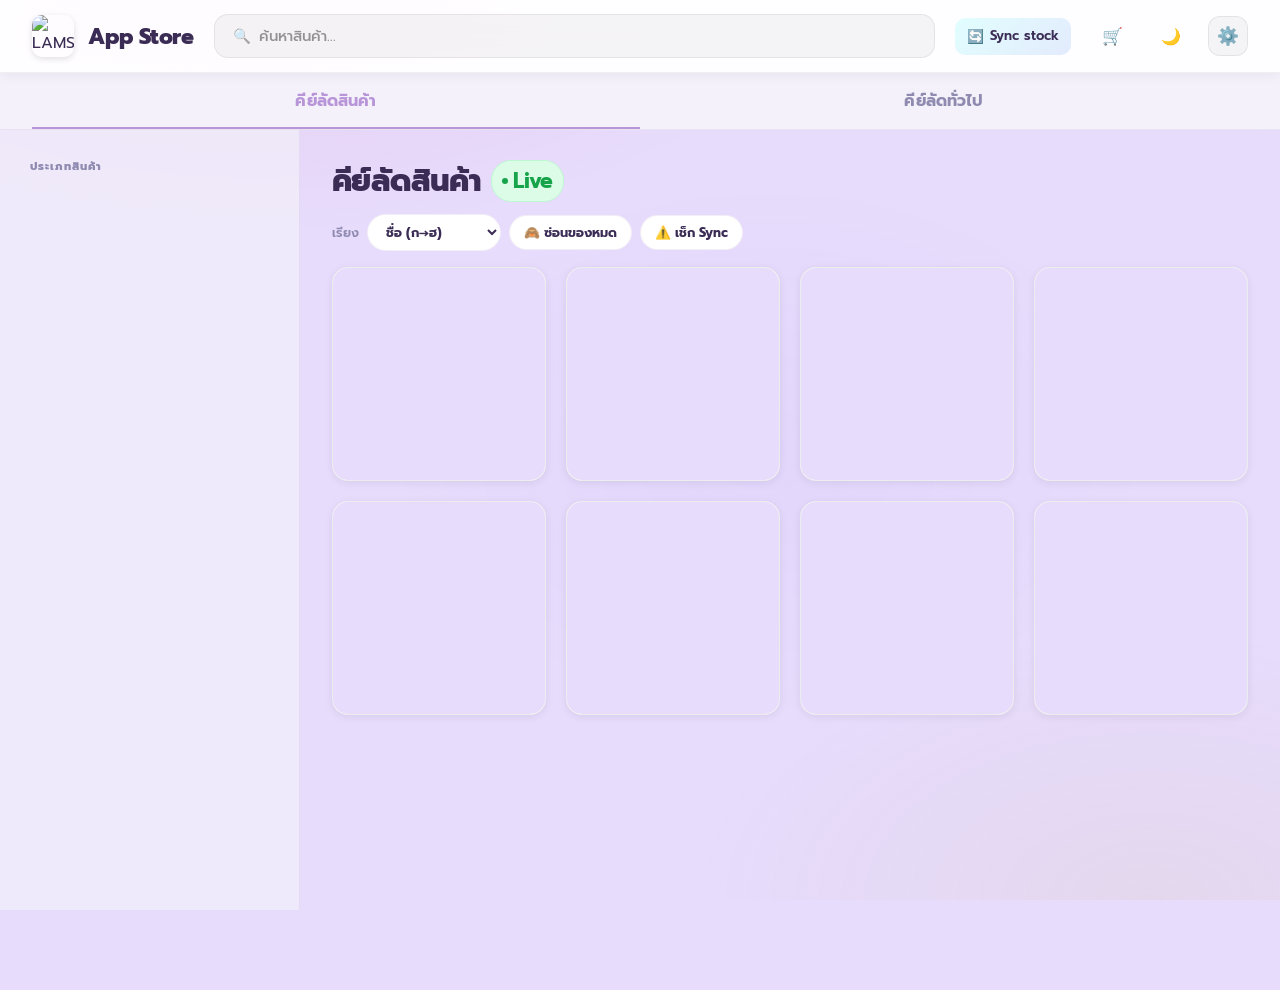
==== index.html @ 2dfe16df "Fall back to the model code when a row has no SKU Eight products on the website never reached the ke" ====
<!DOCTYPE html>
<html lang="th">
<head>
  <meta charset="UTF-8">
  <title>LAMSANG — คีย์ลัด</title>
  <!-- ══ PWA / favicon ══ -->
  <link rel="icon" type="image/x-icon" href="favicon.ico">
  <link rel="icon" type="image/png" sizes="96x96" href="icon-96.png">
  <link rel="apple-touch-icon" sizes="180x180" href="apple-touch-icon.png">
  <link rel="manifest" href="manifest.json">
  <meta name="theme-color" content="#B894D8">
  <meta name="apple-mobile-web-app-capable" content="yes">
  <meta name="apple-mobile-web-app-status-bar-style" content="black-translucent">
  <meta name="apple-mobile-web-app-title" content="คีย์ลัด">
  <meta name="mobile-web-app-capable" content="yes">
  <meta name="application-name" content="LAMSANG คีย์ลัด">
  <meta name="msapplication-TileColor" content="#B894D8">
  <meta name="msapplication-TileImage" content="icon-144.png">
  <!-- ══ OG / share ══ -->
  <meta property="og:title" content="LAMSANG คีย์ลัด">
  <meta property="og:description" content="คีย์ลัดสินค้า — ค้นหาและ copy ข้อมูลสินค้าได้รวดเร็ว">
  <meta property="og:image" content="https://lamsangstore.github.io/keyword/icon-512.png">
  <meta property="og:image:width" content="512">
  <meta property="og:image:height" content="512">
  <meta property="og:url" content="https://lamsangstore.github.io/keyword/index.html">
  <meta property="og:type" content="website">
  <meta name="viewport" content="width=device-width, initial-scale=1, viewport-fit=cover">
  <!-- 900 ใช้ในตรา SOLD OUT บนรูปชุดส่งลูกค้า (canvas) — ถ้าไม่ประกาศไว้
       เบราว์เซอร์จะปลอมตัวหนาเอง ซึ่ง Safari กับ Chrome ทำไม่เหมือนกัน -->
  <link href="https://fonts.googleapis.com/css2?family=Prompt:wght@300;400;500;600;700;800;900&display=swap" rel="stylesheet">
  <script src="https://www.gstatic.com/firebasejs/9.22.0/firebase-app-compat.js"></script>
  <script src="https://www.gstatic.com/firebasejs/9.22.0/firebase-auth-compat.js"></script>
  <script src="https://www.gstatic.com/firebasejs/9.22.0/firebase-database-compat.js"></script>
  <script src="firebase-config.js"></script>
  <link rel="stylesheet" href="app.css?v=61">
</head>
<body>

<!-- APP STORE TOPBAR -->
<header class="as-topbar" id="main-topbar">
  <button type="button" class="as-home-link" onclick="goHome()" title="กลับหน้าแรก" aria-label="กลับหน้าแรก">
    <span class="as-logo">
      <img src="https://i.postimg.cc/XNG0gfWq/image0.png" alt="LAMSANG" fetchpriority="high">
    </span>
    <span class="as-brand">App Store</span>
  </button>
  <div class="as-search" onclick="document.getElementById('search-input').focus()">
    <span class="as-search-icon">🔍</span>
    <input id="search-input" type="text" placeholder="ค้นหาสินค้า..." oninput="handleSearch(this.value)">
  </div>
  <button id="sync-btn" class="as-sync-btn" onclick="customerSyncFromPage365(false)" title="ดึงสต๊อกล่าสุดจาก Page365 มาดู (ไม่บันทึกให้คนอื่น — บันทึกทำที่หน้า Admin)">
    <span class="sync-icon">🔄</span>
    <span class="sync-label" id="sync-label">Sync stock</span>
  </button>
  <button class="cart-btn" onclick="openCartDrawer()" title="ตะกร้าออเดอร์ (Shift+T)">
    🛒<span class="cart-badge">0</span>
  </button>
  <button id="dark-toggle" onclick="toggleDark()" title="Dark Mode">🌙</button>
  <a href="admin.html" class="as-settings" title="Admin">⚙️</a>
</header>

<!-- LIGHTBOX -->
<div id="lightbox">
  <button id="lightbox-close" onclick="closeLightbox()">✕</button>
  <img id="lightbox-img" src="" alt="">
  <div id="lightbox-caption"></div>
</div>

<!-- COPY TOAST -->
<div id="copy-toast"><div class="toast-inner"><span class="toast-icon">✓</span><span class="toast-text" id="toast-text">Copied!</span></div></div>

<!-- SCROLL TO TOP -->
<button id="scroll-top" onclick="window.scrollTo({top:0,behavior:'smooth'})">↑</button>

<!-- COMMAND PALETTE (Cmd+K) -->
<div id="cmd-palette">
  <div class="cmd-overlay" onclick="closeCmdPalette()"></div>
  <div class="cmd-panel">
    <div class="cmd-input-wrap">
      <span class="cmd-icon">🔍</span>
      <input id="cmd-input" type="text" placeholder="ค้นหาสินค้า, /sync, :SKU, #หมวด, &gt;ราคา ..." autocomplete="off" spellcheck="false">
      <kbd class="cmd-kbd">ESC</kbd>
    </div>
    <div id="cmd-results" class="cmd-results"></div>
    <div class="cmd-footer">
      <span>↑↓ เลื่อน</span><span>↵ เลือก</span><span>/ commands</span><span>: SKU</span><span># หมวด</span>
    </div>
  </div>
</div>

<!-- FLOATING CART FAB -->
<button id="cart-fab" onclick="openCartDrawer()" title="ตะกร้าออเดอร์ (Shift+T)" aria-label="เปิดตะกร้า">
  🛒<span class="cart-fab-badge">0</span>
</button>

<!-- FLOATING HOME FAB (มือถือ — อยู่ในระยะนิ้วโป้ง) -->
<button id="home-fab" onclick="goHome()" title="กลับหน้าแรก" aria-label="กลับหน้าแรก">🏠</button>

<!-- FAB QUICK COPY (shown in detail view) -->
<div id="fab-wrap">
  <div id="fab-menu">
    <div class="fab-item" id="fab-copy-all" onclick="fabCopy('all')">📋 Copy ทั้งหมด</div>
    <div class="fab-item" id="fab-copy-name" onclick="fabCopy('name')">🏷️ Copy ชื่อสินค้า</div>
    <div class="fab-item" id="fab-copy-price" onclick="fabCopy('price')">💰 Copy ราคา</div>
    <div class="fab-item" id="fab-copy-desc" onclick="fabCopy('desc')">📝 Copy รายละเอียด</div>
  </div>
  <button id="fab-main" onclick="toggleFab()">+</button>
</div>

<!-- TOP NAV (detail) -->
<div id="top-nav">
  <button class="back-btn" onclick="handleBack()">‹ <span class="back-label">กลับ</span></button>
  <button class="home-btn" onclick="goHome()" title="กลับหน้าแรก">🏠 หน้าแรก</button>
  <span class="live-pill">Live</span>
  <div style="flex:1"></div>
  <button class="as-sync-btn" onclick="customerSyncFromPage365(false)" title="ดึงสต๊อกล่าสุดจาก Page365 มาดู">
    <span class="sync-icon">🔄</span>
    <span class="sync-label">Sync stock</span>
  </button>
  <button class="cart-btn" onclick="openCartDrawer()" title="ตะกร้าออเดอร์">
    🛒<span class="cart-badge">0</span>
  </button>
</div>

<!-- CART DRAWER -->
<div id="cart-drawer">
  <div class="cart-drawer-overlay" onclick="closeCartDrawer()"></div>
  <div class="cart-drawer-panel">
    <div class="cart-header">
      <h3>🛍️ ตะกร้าออเดอร์</h3>
      <button class="cart-close" onclick="closeCartDrawer()">✕</button>
    </div>
    <div id="cart-items" class="cart-items"></div>
    <div class="cart-footer">
      <div id="cart-promo-summary" class="cart-promo-summary"></div>
      <div class="cart-total-row">
        <span>รวมสุทธิ:</span>
        <strong><span id="cart-total">0</span>฿</strong>
      </div>
      <div class="cart-actions">
        <button class="btn btn-ghost" onclick="clearCart()" style="flex:0">🗑️ ล้าง</button>
        <button class="btn btn-pink" onclick="generateCartMessage()" style="flex:1">📋 Copy ข้อความออเดอร์</button>
      </div>
    </div>
  </div>
</div>

<!-- ADD TO CART PICKER (variant selector) -->
<div id="cart-picker">
  <div class="cart-picker-overlay" onclick="closeCartPicker()"></div>
  <div class="cart-picker-panel">
    <div class="cart-picker-header">
      <h4 id="cart-picker-title">เพิ่มลงตะกร้า</h4>
      <button class="cart-close" onclick="closeCartPicker()">✕</button>
    </div>
    <div id="cart-picker-body"></div>
    <div class="cart-picker-actions">
      <button class="btn btn-ghost" onclick="closeCartPicker()" style="flex:1">เสร็จสิ้น</button>
    </div>
  </div>
</div>

<!-- FILTER BOTTOM SHEET (มือถือ) -->
<div id="filter-sheet">
  <div class="fs-overlay" onclick="closeFilterSheet()"></div>
  <div class="fs-panel" role="dialog" aria-label="ตัวกรองสินค้า">
    <div class="fs-grip"></div>
    <div class="fs-head">
      <h4>⚙️ ตัวกรอง</h4>
      <button class="fs-close" onclick="closeFilterSheet()" aria-label="ปิด">✕</button>
    </div>
    <div class="fs-body">
      <div class="fs-sec">
        <div class="fs-sec-title">เรียงลำดับ</div>
        <div class="fs-wrap" id="fs-sort"></div>
      </div>
      <div class="fs-sec">
        <div class="fs-sec-title">ประเภทสินค้า</div>
        <div class="fs-wrap" id="fs-cats"></div>
      </div>
      <div class="fs-sec" id="fs-colors-sec">
        <div class="fs-sec-title">สี</div>
        <div class="fs-wrap" id="fs-colors"></div>
      </div>
      <div class="fs-sec">
        <div class="fs-sec-title">ตัวเลือกอื่น</div>
        <div class="fs-wrap" id="fs-opts"></div>
      </div>
    </div>
    <div class="fs-foot">
      <button class="fs-reset" onclick="clearAllFilters()">ล้างทั้งหมด</button>
      <button class="fs-apply" onclick="closeFilterSheet()" id="fs-apply">ดูสินค้า</button>
    </div>
  </div>
</div>

<!-- MAIN -->
<div class="page">
  <!-- TAB BAR -->
  <div class="tab-bar" id="main-tabs">
    <button class="tab-btn active" id="tabProduct" onclick="switchTab('product')">คีย์ลัดสินค้า</button>
    <button class="tab-btn" id="tabGeneral" onclick="switchTab('general')">คีย์ลัดทั่วไป</button>
  </div>

  <!-- CATEGORY PILL BAR (เดสก์ท็อป/แท็บเล็ต — มือถือใช้ #m-filter-bar แทน) -->
  <div class="cat-pill-bar" id="cat-pill-bar">
    <div class="cat-pill active" id="pill-all" onclick="selectCatPill('ทั้งหมด',this)">✦ ทั้งหมด</div>
  </div>

  <!-- MOBILE FILTER BAR — ยุบตัวกรองทั้งหมดไว้ในปุ่มเดียว -->
  <div id="m-filter-bar">
    <button class="mfb-btn" id="mfb-btn" onclick="openFilterSheet()">
      <span>⚙️ ตัวกรอง</span>
      <span class="mfb-count" id="mfb-count" style="display:none">0</span>
    </button>
    <span class="mfb-summary" id="mfb-summary">ทั้งหมด</span>
    <button class="mfb-clear" id="mfb-clear" onclick="clearAllFilters()" style="display:none">ล้าง</button>
  </div>

  <!-- PAGE INNER: desktop = sidebar + content, mobile = block -->
  <div class="page-inner" id="page-inner">

    <!-- DESKTOP SIDEBAR -->
    <aside class="desktop-sidebar" id="desktop-sidebar">
      <div class="sidebar-title" id="sidebar-tab-label">ประเภทสินค้า</div>
      <div id="sidebar-cats"></div>
    </aside>

    <!-- MAIN CONTENT -->
    <div class="main-content">

      <!-- ── TAB: สินค้า ── -->
      <div id="tab-product-content">
        <div id="product-header" class="section-head">
          <div class="section-title">
            คีย์ลัดสินค้า
            <span class="live-pill">Live</span>
          </div>
          <div id="product-toolbar" style="margin-top:10px;display:flex;align-items:center;gap:8px;flex-wrap:wrap">
            <span style="font-size:.78em;font-weight:600;color:var(--muted)">เรียง</span>
            <select id="sortProduct" onchange="handleSortChange(this.value)" style="padding:7px 14px;border-radius:30px;border:1.5px solid var(--border);font-family:'Prompt',sans-serif;font-size:.8em;font-weight:700;color:var(--ink);background:var(--surface);cursor:pointer;outline:none">
              <option value="name_asc">ชื่อ (ก→ฮ)</option>
              <option value="price_asc">ราคา น้อย→มาก</option>
              <option value="price_desc">ราคา มาก→น้อย</option>
            </select>
            <button id="hideSoldBtn" class="hide-sold-btn" onclick="toggleHideSold(this)">🙈 ซ่อนของหมด</button>
            <button class="hide-sold-btn" onclick="openUnmatchedReport()" title="เช็กรุ่นที่จับคู่ Page365 ไม่ได้ (สต๊อกไม่อัปเดต)">⚠️ เช็ก Sync</button>
          </div>
          <div id="color-chip-bar" class="color-chip-bar" style="display:none"></div>
        </div>
        <!-- FAVORITE TAB PILL -->
        <div class="fav-tab-pill" id="fav-tab-pill" onclick="toggleFavTab()">⭐ รายการโปรด <span id="fav-count">0</span></div>
        <!-- FREQUENTLY COPIED -->
        <div class="recent-section" id="freq-section" style="display:none">
          <div class="recent-title">🔥 เข้าบ่อยสุด</div>
          <div class="recent-row" id="freq-row"></div>
        </div>
        <!-- RECENT ITEMS -->
        <div class="recent-section" id="recent-section" style="display:none">
          <div class="recent-title">🕐 เปิดดูล่าสุด</div>
          <div class="recent-row" id="recent-row"></div>
        </div>
        <div id="product-grid-view">
          <div class="loading-state"><div class="loader-ring"></div>กำลังโหลดสินค้า...</div>
        </div>
        <div id="product-details-view" style="display:none"></div>
      </div>

      <!-- ── TAB: ทั่วไป ── -->
      <div id="tab-general-content" style="display:none">
        <div id="general-header" class="section-head">
          <div class="section-title">คีย์ลัดทั่วไป <span class="live-pill">Live</span></div>
        </div>
        <div id="general-grid-view">
          <div class="loading-state"><div class="loader-ring"></div>กำลังโหลด...</div>
        </div>
        <div id="general-details-view" style="display:none"></div>
      </div>

    </div><!-- /main-content -->
  </div><!-- /page-inner -->
</div><!-- /page -->

<script src="app.js?v=61"></script>

<!-- COMPOSITE IMAGE MODAL -->
<div class="ci-modal-overlay" id="ci-modal-overlay" onclick="if(event.target===this)closeCompositeImage()">
  <div class="ci-modal">
    <div class="ci-modal-title">🚀 ชุดส่งลูกค้า — รูป + ข้อความ</div>
    <div class="ci-nav" id="ci-nav" style="display:none"></div>
    <canvas id="ci-canvas" width="1080" height="1080"></canvas>
    <div class="ci-info" id="ci-info">กำลังสร้างภาพ...</div>
    <div class="ci-actions">
      <button class="ci-btn-close" onclick="closeCompositeImage()">ปิด</button>
      <button class="ci-btn-dl" onclick="downloadCiImage()">⬇️ Download</button>
      <button class="ci-btn-copy" onclick="copyCiImage()">📋 Copy รูป</button>
    </div>
    <div class="ci-sale" id="ci-sale" style="display:none">
      <div class="ci-sale-head">📝 ข้อความปิดการขาย — ก๊อปแปะส่งต่อได้เลย</div>
      <textarea id="ci-sale-text" class="ci-sale-text" readonly></textarea>
      <button class="ci-btn-copy ci-sale-copy" onclick="copyCloseSaleText(this)">📋 Copy ข้อความ</button>
    </div>
  </div>
</div>

<div class="ci-modal-overlay" id="um-modal-overlay" onclick="if(event.target===this)closeUnmatched()">
  <div class="ci-modal" style="max-width:600px">
    <div class="ci-modal-title">⚠️ รุ่นที่ Sync ไม่ได้ (ไม่เจอใน Page365)</div>
    <div class="ci-info" id="um-info">กำลังตรวจ...</div>
    <div id="um-list" class="um-list"></div>
    <div class="ci-actions">
      <button class="ci-btn-close" onclick="closeUnmatched()">ปิด</button>
      <button class="ci-btn-dl" onclick="copyUnmatchedSkus()">📋 Copy SKU</button>
      <button class="ci-btn-copy" onclick="copyUnmatchedList()">📋 Copy รายชื่อ</button>
    </div>
  </div>
</div>

</body>
</html>
---- app.css ----
:root {
      /* Pastel palette */
      --baby-blue:    #E1FEFE;
      --zumthor:      #E3EBFD;
      --blue-chalk:   #E7DCFC;
      --french-lilac: #E0C7EE;
      --pink-lace:    #F8D5F8;
      /* Semantic */
      --ink:     #3a2c54;
      --ink2:    #5a4878;
      --surface: #ffffff;
      --glass:   rgba(255,255,255,0.72);
      --pink:    #B894D8;          /* primary action (derived darker shade) */
      --pink2:   #E0C7EE;          /* French Lilac for hover/secondary */
      --gold:    #c9a84c;
      --muted:   #8e8ab0;
      --pale:    #E7DCFC;          /* Blue Chalk for soft bg */
      --border:  rgba(124, 90, 165, 0.10);
      --r:       20px;
      --ease:    cubic-bezier(.22,1,.36,1);
    }
    *,*::before,*::after{box-sizing:border-box;margin:0;padding:0;-webkit-tap-highlight-color:transparent}
    html{font-size:16px;scroll-behavior:smooth}
    body{
      background:var(--pale);
      font-family:'Prompt',sans-serif;
      color:var(--ink);
      min-height:100vh;
      overflow-x:hidden;
    }

    /* ── BACKGROUND BLOBS ── */
    body::before{
      content:'';
      position:fixed;inset:0;z-index:0;
      background:
        radial-gradient(ellipse 80vw 60vh at 20% -10%, rgba(255,59,107,.10) 0%, transparent 60%),
        radial-gradient(ellipse 60vw 50vh at 90% 100%, rgba(201,168,76,.08) 0%, transparent 60%),
        radial-gradient(ellipse 50vw 50vh at 60% 50%, rgba(130,80,255,.04) 0%, transparent 60%);
      pointer-events:none;
    }

    /* ── APP STORE TOPBAR (Light default) ── */
    .as-topbar{
      position:sticky;top:0;z-index:200;
      background:rgba(255,255,255,.94);
      backdrop-filter:blur(24px) saturate(180%);
      -webkit-backdrop-filter:blur(24px) saturate(180%);
      padding:12px 18px 10px;
      padding-top:calc(12px + env(safe-area-inset-top));
      display:flex;align-items:center;gap:14px;
      border-bottom:1px solid rgba(0,0,0,.06);
      box-shadow:0 2px 12px rgba(0,0,0,.06);
    }
    .as-logo{
      display:block;
      width:36px;height:36px;flex-shrink:0;
      border-radius:10px;overflow:hidden;
      box-shadow:0 2px 6px rgba(0,0,0,.12);
    }
    .as-logo img{width:100%;height:100%;object-fit:cover;display:block}
    .as-brand{
      font-size:1.15em;font-weight:800;
      color:var(--ink, #1a1a2e);letter-spacing:-0.01em;
      white-space:nowrap;
    }
    .as-search{
      flex:1;
      display:flex;align-items:center;gap:8px;
      background:rgba(0,0,0,.04);
      border:1px solid rgba(0,0,0,.07);
      border-radius:12px;
      padding:8px 14px;
      cursor:text;
      transition:background .2s, border-color .2s;
    }
    .as-search:focus-within{background:rgba(0,0,0,.06);border-color:var(--pink)}
    .as-search-icon{font-size:.9em;opacity:.5;flex-shrink:0}
    .as-search input{
      background:none;border:none;outline:none;
      width:100%;
      font-family:'Prompt',sans-serif;
      font-size:.85em;font-weight:500;
      color:var(--ink, #1a1a2e);
    }
    .as-search input::placeholder{color:rgba(0,0,0,.4)}
    .as-settings{
      width:34px;height:34px;flex-shrink:0;
      background:rgba(0,0,0,.04);
      border:1px solid rgba(0,0,0,.07);
      border-radius:10px;
      display:flex;align-items:center;justify-content:center;
      font-size:1em;cursor:pointer;
      text-decoration:none;
      color:var(--ink, #1a1a2e);
      transition:background .2s;
    }
    .as-settings:hover{background:rgba(0,0,0,.07)}

    /* Dark mode overrides */
    body.dark .as-topbar{
      background:rgba(18,18,30,.92);
      border-bottom-color:rgba(255,255,255,.07);
      box-shadow:0 2px 20px rgba(0,0,0,.25);
    }
    body.dark .as-logo{box-shadow:0 2px 8px rgba(0,0,0,.4)}
    body.dark .as-brand{color:#fff}
    body.dark .as-search{background:rgba(255,255,255,.1);border-color:rgba(255,255,255,.12)}
    body.dark .as-search:focus-within{background:rgba(255,255,255,.15)}
    body.dark .as-search input{color:#fff}
    body.dark .as-search input::placeholder{color:rgba(255,255,255,.4)}
    body.dark .as-settings{background:rgba(255,255,255,.1);border-color:rgba(255,255,255,.12);color:#fff}
    body.dark .as-settings:hover{background:rgba(255,255,255,.18)}

    /* ── STICKY TAB BAR ── */
    .tab-bar{
      position:sticky;top:58px;z-index:100;
      background:rgba(245,244,250,.92);
      backdrop-filter:blur(20px) saturate(180%);
      -webkit-backdrop-filter:blur(20px) saturate(180%);
      border-bottom:1px solid var(--border);
      display:flex;
      padding:0 16px;
    }
    .tab-btn{
      flex:1;
      padding:14px 0 12px;
      font-family:'Prompt',sans-serif;
      font-size:.92em;font-weight:700;
      color:var(--muted);
      background:none;border:none;
      border-bottom:2.5px solid transparent;
      cursor:pointer;
      transition:color .25s var(--ease), border-color .25s var(--ease);
      letter-spacing:0.01em;
    }
    .tab-btn.active{color:var(--pink);border-bottom-color:var(--pink)}

    /* ── CATEGORY PILL BAR (sub-tabs) ── */
    .cat-pill-bar{
      position:sticky;top:106px;z-index:90;
      background:rgba(245,244,250,.95);
      backdrop-filter:blur(16px);
      -webkit-backdrop-filter:blur(16px);
      border-bottom:1px solid var(--border);
      overflow-x:auto;
      display:none; /* JS controls display */
      gap:8px;
      padding:10px 16px;
      scrollbar-width:none;
      -ms-overflow-style:none;
      scroll-behavior:smooth;
    }
    .cat-pill-bar::-webkit-scrollbar{display:none}
    .cat-pill{
      flex-shrink:0;
      padding:7px 16px;
      border-radius:30px;
      border:1.5px solid var(--border);
      background:var(--surface);
      font-family:'Prompt',sans-serif;
      font-size:.8em;font-weight:700;
      color:var(--ink2);
      cursor:pointer;
      white-space:nowrap;
      transition:all .2s var(--ease);
      display:flex;align-items:center;gap:5px;
    }
    .cat-pill:hover{border-color:var(--pink);color:var(--pink);background:#F8D5F8}
    .cat-pill.active{
      background:linear-gradient(135deg,var(--pink2),var(--pink));
      color:#fff;border-color:transparent;
      box-shadow:0 4px 12px rgba(255,59,107,.3);
      transform:translateY(-1px);
    }
    .cat-pill .pill-count{
      font-size:.7em;font-weight:800;
      background:rgba(255,255,255,.25);
      padding:1px 6px;border-radius:10px;
    }
    .cat-pill.active .pill-count{background:rgba(255,255,255,.3)}

    /* ── TOP NAV (detail back bar) ── light by default */
    #top-nav{
      display:none;
      position:fixed;
      top:0;
      left:0;right:0;
      z-index:150;
      background:rgba(255,255,255,.94);
      backdrop-filter:blur(24px) saturate(180%);
      -webkit-backdrop-filter:blur(24px) saturate(180%);
      border-bottom:1px solid rgba(0,0,0,.06);
      padding:10px 16px;
      padding-top:max(10px, calc(env(safe-area-inset-top) + 8px));
      align-items:center;gap:10px;
      box-shadow:0 2px 12px rgba(0,0,0,.06);
    }
    .back-btn{
      display:inline-flex;align-items:center;gap:5px;
      padding:8px 16px;
      background:rgba(0,0,0,.05);
      border:1px solid rgba(0,0,0,.08);
      border-radius:30px;
      font-family:'Prompt',sans-serif;
      font-size:.82em;font-weight:700;
      color:var(--ink, #1a1a2e);
      cursor:pointer;
      transition:all .2s var(--ease);
    }
    .back-btn:hover{background:var(--pink);border-color:var(--pink);color:#fff}
    /* ปุ่มกลับหน้าแรก (มีทุกหน้า) */
    .home-btn{
      display:inline-flex;align-items:center;gap:5px;
      padding:8px 16px;
      background:linear-gradient(135deg,var(--pink2,#F8D5F8),var(--pink,#E0C7EE));
      border:1px solid rgba(0,0,0,.06);
      border-radius:30px;
      font-family:'Prompt',sans-serif;
      font-size:.82em;font-weight:800;
      color:#5a3f6e;
      cursor:pointer;
      white-space:nowrap;
      transition:all .2s var(--ease);
    }
    .home-btn:hover{transform:translateY(-1px);box-shadow:0 4px 10px rgba(184,148,216,.4)}
    .home-btn:active{transform:scale(.96)}
    /* โลโก้ + ชื่อแบรนด์บนแถบบน = กดกลับหน้าแรกได้ */
    .as-home-link{
      display:flex;align-items:center;gap:14px;
      background:none;border:0;padding:0;margin:0;
      font:inherit;color:inherit;cursor:pointer;
      transition:opacity .2s var(--ease);
    }
    .as-home-link:hover{opacity:.75}
    .as-home-link:active{transform:scale(.97)}
    /* dark mode override */
    body.dark #top-nav{
      background:rgba(18,18,30,.92);
      border-bottom-color:rgba(255,255,255,.07);
      box-shadow:0 2px 20px rgba(0,0,0,.2);
    }
    body.dark .back-btn{
      background:rgba(255,255,255,.12);
      border-color:rgba(255,255,255,.18);
      color:#fff;
    }
    body.dark .home-btn{
      background:linear-gradient(135deg,#5a4878,#3a2c54);
      border-color:rgba(255,255,255,.14);
      color:#F8D5F8;
    }
    /* จอเล็ก: ซ่อน pill "Live" บนแถบ detail เพื่อให้ปุ่มกลับหน้าแรกมีที่พอ */
    @media(max-width:560px){
      #top-nav .live-pill{display:none}
      #top-nav{gap:8px;padding-left:12px;padding-right:12px}
      .back-btn,.home-btn{padding:8px 12px}
    }
    @media(max-width:400px){
      .back-btn .back-label{display:none}
    }
    /* When in detail view, push page content below the fixed top-nav */
    body.in-detail .page{padding-top:calc(env(safe-area-inset-top) + 60px)}
    .live-pill{
      display:inline-flex;align-items:center;gap:5px;
      font-size:.7em;font-weight:700;
      color:#16a34a;
      background:#dcfce7;
      border:1px solid #bbf7d0;
      padding:4px 10px;border-radius:20px;
    }
    .live-pill::before{
      content:'';width:6px;height:6px;
      background:#16a34a;border-radius:50%;
      animation:livepulse 1.8s ease infinite;
    }
    @keyframes livepulse{0%,100%{transform:scale(1);opacity:1}50%{transform:scale(1.4);opacity:.5}}

    /* ── PAGE WRAPPER ── */
    .page{position:relative;z-index:1;padding:0 0 80px}

    /* ── SECTION HEADER ── */
    .section-head{
      padding:28px 20px 16px;
    }
    .section-title{
      font-size:1.9em;font-weight:800;
      color:var(--ink);
      letter-spacing:-0.02em;
      display:flex;align-items:center;gap:10px;flex-wrap:wrap;
    }

    /* ── LOADING ── */
    .loading-state{
      display:flex;flex-direction:column;align-items:center;
      padding:80px 20px;gap:16px;
      color:var(--muted);font-size:.9em;font-weight:600;
    }
    .loader-ring{
      width:40px;height:40px;
      border:3px solid rgba(255,59,107,.15);
      border-top-color:var(--pink);
      border-radius:50%;
      animation:spin .8s linear infinite;
    }
    @keyframes spin{to{transform:rotate(360deg)}}

    /* ── CATEGORY TITLE ── */
    .cat-head{
      padding:24px 20px 10px;
      font-size:1.05em;font-weight:800;
      color:var(--ink);
      letter-spacing:0.01em;
      display:flex;align-items:center;gap:8px;
    }
    .cat-head::after{
      content:'';flex:1;height:1px;
      background:linear-gradient(90deg,var(--border) 0%,transparent 100%);
    }

    /* ── PRODUCT GRID ── */
    .product-grid{
      display:grid;
      grid-template-columns:repeat(auto-fill,minmax(150px,1fr));
      gap:12px;
      padding:0 16px 8px;
    }

    /* ── PRODUCT CARD — White Bottom ── */
    .pcard{
      border-radius:16px;
      overflow:hidden;
      cursor:pointer;
      position:relative;
      background:#fff;
      box-shadow:0 2px 12px rgba(0,0,0,.1),0 1px 3px rgba(0,0,0,.06);
      border:1px solid rgba(0,0,0,.07);
      transition:transform .3s var(--ease),box-shadow .3s var(--ease);
      animation:fadeUp .5s var(--ease) both;
      display:flex;
      flex-direction:column;
    }
    .pcard:hover{
      transform:translateY(-6px);
      box-shadow:0 16px 36px rgba(0,0,0,.14),0 4px 10px rgba(0,0,0,.08);
    }
    .pcard:active{transform:scale(.98)}
    @keyframes fadeUp{
      from{opacity:0;transform:translateY(20px)}
      to{opacity:1;transform:translateY(0)}
    }

    /* รูปภาพ 1:1 */
    .pcard-img-wrap{
      position:relative;
      aspect-ratio:1/1;
      flex-shrink:0;
      background:#E7DCFC;
      overflow:hidden;
    }
    .pcard-img{position:absolute;inset:0;}
    .pcard-img::before{
      content:'';position:absolute;inset:0;z-index:2;
      background:linear-gradient(90deg,transparent,rgba(255,255,255,.4),transparent);
      transform:translateX(-100%);animation:shimmer 1.8s ease infinite;
    }
    @keyframes shimmer{to{transform:translateX(200%)}}
    .pcard-img img{
      width:100%;height:100%;object-fit:cover;
      opacity:0;transition:opacity .5s var(--ease);
      position:relative;z-index:1;display:block;
    }
    .pcard-img img.loaded{opacity:1}
    .pcard-img .no-img{
      position:absolute;inset:0;z-index:1;
      display:flex;align-items:center;justify-content:center;
      font-size:3em;opacity:.2;
    }
    /* SOLD OUT stamp overlays */
    .sold-stamp{
      position:absolute;top:50%;left:50%;transform:translate(-50%,-50%) rotate(-12deg);
      background:rgba(217,38,38,.92);color:#fff;font-weight:900;letter-spacing:1.5px;
      padding:6px 18px;border-radius:6px;border:2px solid #fff;
      box-shadow:0 4px 14px rgba(217,38,38,.4);z-index:5;
      font-size:1.1em;pointer-events:none;text-align:center;
    }
    .pcard.sold-out .pcard-img img{filter:grayscale(.6) brightness(.85)}
    .low-stock-badge{
      position:absolute;top:8px;left:8px;z-index:6;
      background:linear-gradient(135deg,#f39c12,#d68910);color:#fff;
      font-size:.68em;font-weight:800;padding:4px 9px;border-radius:10px;
      letter-spacing:.3px;box-shadow:0 3px 10px rgba(214,137,16,.4);
      animation:lowPulse 2s ease-in-out infinite;
    }
    @keyframes lowPulse{
      0%,100%{transform:scale(1)}
      50%{transform:scale(1.05)}
    }
    /* sync button on topbar */
    /* ── CART BUTTON ── */
    .cart-btn{
      position:relative;display:inline-flex;align-items:center;justify-content:center;
      padding:8px 10px;font-size:1.05em;background:transparent;border:1px solid transparent;
      border-radius:10px;cursor:pointer;color:var(--ink, #1a1a2e);
      transition:all .15s;font-family:inherit;
    }
    .cart-btn:hover{background:var(--pink-pale);border-color:var(--pink-light)}
    .cart-badge{
      position:absolute;top:0;right:0;min-width:18px;height:18px;padding:0 5px;
      background:var(--pink);color:#fff;border-radius:9px;font-size:.65em;font-weight:800;
      display:none;align-items:center;justify-content:center;line-height:1;
    }
    body.dark .cart-btn{color:#fff}
    body.dark .cart-btn:hover{background:rgba(255,255,255,.08)}

    /* ── CART DRAWER ── */
    #cart-drawer{display:none;position:fixed;inset:0;z-index:600}
    #cart-drawer.open{display:block}
    .cart-drawer-overlay{position:absolute;inset:0;background:rgba(0,0,0,.4);backdrop-filter:blur(4px)}
    .cart-drawer-panel{
      position:absolute;top:0;right:0;bottom:0;width:min(420px,100%);
      background:#fff;display:flex;flex-direction:column;
      box-shadow:-4px 0 24px rgba(0,0,0,.15);
      animation:slideInRight .25s var(--ease, ease-out);
    }
    @keyframes slideInRight{from{transform:translateX(100%)}to{transform:translateX(0)}}
    body.dark .cart-drawer-panel{background:#1e1c2e;color:#e4dfff}
    .cart-header{
      display:flex;align-items:center;justify-content:space-between;
      padding:18px 20px;border-bottom:1px solid var(--pink-light);
    }
    .cart-header h3{margin:0;font-size:1.05em}
    body.dark .cart-header{border-bottom-color:#2a2640}
    .cart-close{
      background:transparent;border:none;font-size:1.2em;cursor:pointer;
      width:32px;height:32px;border-radius:50%;color:inherit;
    }
    .cart-close:hover{background:rgba(0,0,0,.08)}
    body.dark .cart-close:hover{background:rgba(255,255,255,.1)}
    .cart-items{flex:1;overflow-y:auto;padding:12px 16px}
    .cart-item{
      display:flex;gap:10px;padding:10px;background:#fafafa;
      border-radius:10px;margin-bottom:8px;border:1px solid var(--pink-light);
    }
    body.dark .cart-item{background:#2a2640;border-color:#3a3458}
    .cart-item-img{
      width:56px;height:56px;border-radius:8px;background:#eee;overflow:hidden;
      flex-shrink:0;display:flex;align-items:center;justify-content:center;font-size:1.5em;
    }
    .cart-item-img img{width:100%;height:100%;object-fit:cover}
    .cart-item-info{flex:1;min-width:0}
    .cart-item-name{font-weight:600;font-size:.88em;line-height:1.3}
    .cart-item-variant{font-size:.76em;color:var(--purple-mid);margin-top:2px}
    .cart-item-price{font-size:.85em;font-weight:700;color:var(--pink);margin-top:3px}
    .cart-item-actions{display:flex;align-items:center;gap:4px;flex-shrink:0}
    .cart-qty-btn{
      width:24px;height:24px;border-radius:50%;border:1px solid var(--pink-light);
      background:#fff;font-weight:700;cursor:pointer;font-family:inherit;color:var(--text);
    }
    body.dark .cart-qty-btn{background:#1e1c2e;border-color:#3a3458;color:#e4dfff}
    .cart-qty-btn:hover{background:var(--pink-pale);border-color:var(--pink)}
    .cart-qty{min-width:22px;text-align:center;font-weight:700;font-size:.88em}
    .cart-remove-btn{
      width:24px;height:24px;border-radius:50%;border:none;background:#fadbd8;
      color:#b03030;cursor:pointer;font-family:inherit;margin-left:4px;
    }
    .cart-remove-btn:hover{background:#f5b7b1}
    .cart-footer{
      padding:14px 20px;border-top:1px solid var(--pink-light);background:#fff;
    }
    body.dark .cart-footer{background:#1e1c2e;border-top-color:#2a2640}
    .cart-total-row{
      display:flex;justify-content:space-between;align-items:center;
      margin-bottom:10px;font-size:1.1em;font-weight:600;
    }
    .cart-total-row strong{font-size:1.3em;color:var(--pink)}
    .cart-actions{display:flex;gap:8px}
    .cart-promo-summary{margin-bottom:10px;font-size:.85em}
    .cart-promo-summary:empty{display:none}
    .cart-promo-row{display:flex;justify-content:space-between;padding:2px 0;color:var(--purple-mid)}
    .cart-promo-tier{
      background:linear-gradient(90deg,#fef3c7,#fde68a);color:#7c2d12;
      font-weight:700;text-align:center;padding:6px 10px;border-radius:8px;
      margin:6px 0;font-size:.92em;
    }
    .cart-promo-discount{color:#16a34a;font-weight:700;font-size:1em}
    .cart-promo-hint{
      background:var(--pink-pale);color:var(--pink);
      padding:8px 12px;border-radius:8px;font-weight:600;font-size:.88em;
      text-align:center;
    }
    body.dark .cart-promo-row{color:#a99fc5}
    body.dark .cart-promo-tier{background:linear-gradient(90deg,#3a2c54,#5a4878);color:#fde68a}
    body.dark .cart-promo-discount{color:#7be09f}
    body.dark .cart-promo-hint{background:rgba(184,148,216,.15);color:#E0C7EE}

    /* Cart picker (variant selector) */
    #cart-picker{display:none;position:fixed;inset:0;z-index:700;align-items:center;justify-content:center;padding:16px}
    #cart-picker.open{display:flex}
    .cart-picker-overlay{position:absolute;inset:0;background:rgba(0,0,0,.5)}
    .cart-picker-panel{
      position:relative;background:#fff;border-radius:16px;padding:0;
      max-width:480px;width:100%;max-height:80vh;display:flex;flex-direction:column;
      box-shadow:0 10px 40px rgba(0,0,0,.3);
    }
    body.dark .cart-picker-panel{background:#1e1c2e;color:#e4dfff}
    .cart-picker-header{
      display:flex;align-items:center;justify-content:space-between;
      padding:14px 18px;border-bottom:1px solid var(--pink-light);
    }
    body.dark .cart-picker-header{border-bottom-color:#2a2640}
    .cart-picker-header h4{margin:0;font-size:1em}
    #cart-picker-body{padding:14px 18px;overflow-y:auto;flex:1}
    .cart-picker-actions{padding:12px 18px;border-top:1px solid var(--pink-light);display:flex;gap:8px}
    body.dark .cart-picker-actions{border-top-color:#2a2640}
    .cpv-grid{display:grid;grid-template-columns:repeat(auto-fill,minmax(120px,1fr));gap:8px}
    .cpv-btn{
      display:flex;flex-direction:column;align-items:center;gap:4px;
      padding:10px 8px;border:1px solid var(--pink-light);border-radius:10px;
      background:#fff;cursor:pointer;font-family:inherit;color:inherit;
      transition:all .12s;
    }
    body.dark .cpv-btn{background:#2a2640;border-color:#3a3458}
    .cpv-btn:hover:not(:disabled){background:var(--pink-pale);border-color:var(--pink);transform:translateY(-1px)}
    .cpv-btn:disabled{opacity:.45;cursor:not-allowed}
    .cpv-btn .cpv-img{width:48px;height:48px;border-radius:6px;background:#f0ebf8;overflow:hidden;display:flex;align-items:center;justify-content:center}
    .cpv-btn .cpv-img img{width:100%;height:100%;object-fit:cover}
    .cpv-btn .cpv-name{font-size:.82em;font-weight:600;text-align:center;line-height:1.2}
    .cpv-btn .cpv-stock{font-size:.72em;color:#1a6e3f;font-weight:600}
    .cpv-btn .cpv-stock.out{color:#b03030}

    .as-sync-btn{display:inline-flex;align-items:center;gap:6px;padding:8px 12px;
      background:linear-gradient(135deg,#E1FEFE,#E3EBFD);color:#3a2c54;border:none;
      border-radius:10px;cursor:pointer;font-family:'Prompt',sans-serif;font-weight:600;
      font-size:.82em;transition:all .2s;flex-shrink:0}
    .as-sync-btn:hover{transform:translateY(-1px);box-shadow:0 4px 10px rgba(184,148,216,.35)}
    .as-sync-btn .sync-icon{font-size:1.05em;display:inline-block}
    .as-sync-btn.syncing .sync-icon{animation:syncspin 1.2s linear infinite}
    @keyframes syncspin{to{transform:rotate(360deg)}}
    .as-sync-btn:disabled{opacity:.85;cursor:wait}
    .as-sync-btn.syncing{animation:syncGlow 1.6s ease-in-out infinite;background:linear-gradient(135deg,#E0C7EE,#B894D8);color:#fff}
    @keyframes syncGlow{
      0%,100%{box-shadow:0 0 0 0 rgba(184,148,216,.5)}
      50%{box-shadow:0 0 0 8px rgba(184,148,216,0)}
    }
    body.dark .as-sync-btn{background:linear-gradient(135deg,#3a2c54,#5a4878);color:#E0C7EE}
    @media (max-width: 768px){
      .as-sync-btn .sync-label{display:none}
      .as-sync-btn{padding:8px 10px}
    }
    /* variant size groups with color chips (pants etc.) */
    .size-groups{margin:14px 0;display:flex;flex-direction:column;gap:14px}
    .size-group{border:1px solid var(--border);border-radius:12px;padding:10px 12px;background:rgba(0,0,0,.015)}
    .size-group-head{display:flex;align-items:center;justify-content:space-between;margin-bottom:10px;gap:10px}
    .size-group-title{font-weight:800;font-size:1em;color:var(--text);display:flex;align-items:center;gap:8px}
    .size-group-title .size-badge{background:var(--pink);color:#fff;padding:2px 10px;border-radius:10px;font-size:.85em;font-weight:700}
    .size-group-summary{font-size:.75em;color:var(--muted);font-weight:600}
    .size-group-summary.all-sold{color:#d92626}
    .size-group-chips{display:flex;flex-wrap:wrap;gap:8px}
    .sg-chip{position:relative;display:flex;flex-direction:column;align-items:center;width:78px;padding:6px;border-radius:10px;background:rgba(255,255,255,.6);border:1px solid var(--border)}
    .sg-chip.sold{opacity:.85;background:rgba(217,38,38,.06)}
    .sg-chip-img{width:64px;height:64px;border-radius:8px;object-fit:cover;background:#f0eef8;display:block}
    .sg-chip .img-wrap{position:relative}
    .sg-chip .img-wrap .sold-stamp{font-size:.55em;padding:2px 6px;letter-spacing:.3px;border-width:1px}
    .sg-chip-name{font-size:.78em;font-weight:700;margin-top:4px;text-align:center;color:var(--text);max-width:100%;overflow:hidden;text-overflow:ellipsis;white-space:nowrap}
    .sg-chip.sold .sg-chip-name{text-decoration:line-through;color:var(--muted)}
    .sg-chip-stock{font-size:.66em;color:var(--muted);margin-top:1px}
    .sg-chip-stock.in{color:#1a6e3f;font-weight:700}
    .sg-chip-stock.out{color:#b03030;font-weight:700}
    body.dark .size-group{background:rgba(255,255,255,.03)}
    body.dark .sg-chip{background:rgba(255,255,255,.04)}
    .size-group-btn{padding:6px 12px;border:1px solid var(--pink);background:transparent;color:var(--pink);
      border-radius:14px;cursor:pointer;font-family:'Prompt',sans-serif;font-weight:700;font-size:.74em;
      transition:all .15s;white-space:nowrap}
    .size-group-btn:hover{background:var(--pink);color:#fff;transform:translateY(-1px)}
    body.dark .size-group-btn{border-color:#E0C7EE;color:#E0C7EE}
    /* inline composite images */
    .inline-comp-wrap{margin:18px 0;display:flex;flex-direction:column;gap:18px}
    .inline-comp-loading{text-align:center;padding:40px 20px;background:var(--bg-soft,rgba(0,0,0,.03));border-radius:14px;color:var(--muted)}
    .inline-comp-loading-icon{font-size:2em;margin-bottom:6px;animation:bounce 1.2s infinite}
    @keyframes bounce{0%,100%{transform:translateY(0)}50%{transform:translateY(-6px)}}
    .inline-comp-item{background:#fff;border:1px solid var(--border);border-radius:16px;overflow:hidden;box-shadow:0 2px 10px rgba(0,0,0,.04)}
    .inline-comp-header{display:flex;align-items:center;justify-content:space-between;padding:12px 14px;background:linear-gradient(90deg,#F8D5F840,#ffffff);border-bottom:1px solid var(--border)}
    .inline-comp-title{font-weight:800;color:var(--text);display:flex;align-items:center;gap:8px;font-size:.95em}
    .inline-comp-size-badge{background:var(--pink);color:#fff;padding:3px 12px;border-radius:12px;font-weight:700;font-size:.9em}
    .inline-comp-img{display:block;width:100%;height:auto;background:#fafafa;cursor:zoom-in}
    .inline-comp-actions{display:flex;gap:8px;padding:10px 12px;border-top:1px solid var(--border);background:rgba(0,0,0,.015)}
    .inline-comp-actions button{flex:1;padding:9px 12px;border:none;border-radius:10px;cursor:pointer;font-family:'Prompt',sans-serif;font-weight:700;font-size:.82em;transition:all .15s}
    .inline-comp-btn-copy{background:var(--pink);color:#fff}
    .inline-comp-btn-copy:hover{filter:brightness(1.05)}
    .inline-comp-btn-dl{background:#3b82f6;color:#fff}
    .inline-comp-btn-dl:hover{filter:brightness(1.05)}
    .inline-comp-btn-zoom{background:rgba(0,0,0,.06);color:var(--text);max-width:80px}
    body.dark .inline-comp-item{background:#1a1a2e;border-color:rgba(255,255,255,.06)}
    body.dark .inline-comp-header{background:linear-gradient(90deg,#262640,#1a1a2e)}
    body.dark .inline-comp-loading{background:rgba(255,255,255,.04)}
    /* size tabs for pants */
    .inline-comp-tabs{display:flex;flex-wrap:wrap;gap:6px;padding:12px 14px;border-bottom:1px solid var(--border);background:linear-gradient(90deg,#F8D5F840,#ffffff)}
    .inline-comp-tab{padding:7px 16px;border:1.5px solid var(--border);background:#fff;color:var(--text);
      border-radius:18px;cursor:pointer;font-family:'Prompt',sans-serif;font-weight:700;font-size:.82em;transition:all .15s;display:flex;align-items:center;gap:5px}
    .inline-comp-tab:hover{background:#F8D5F870;border-color:var(--pink)}
    .inline-comp-tab.active{background:var(--pink);color:#fff;border-color:var(--pink);box-shadow:0 2px 8px rgba(232,122,144,.35)}
    .inline-comp-tab.pending{opacity:.65}
    .inline-comp-tab.pending::after{content:' ⏳';font-size:.8em;margin-left:2px}
    .inline-comp-tab.active.pending::after{content:''}
    .inline-comp-tab-label{font-size:.7em;font-weight:600;opacity:.85}
    body.dark .inline-comp-tabs{background:linear-gradient(90deg,#262640,#1a1a2e)}
    body.dark .inline-comp-tab{background:#262640;color:#fff;border-color:rgba(255,255,255,.1)}
    /* unified image action buttons (hero, size chart, composite) */
    .img-actions-row{display:flex;gap:8px;margin-top:10px;width:100%;box-sizing:border-box;padding:0 16px}
    .img-action-btn,
    .inline-comp-actions button{
      flex:1 1 0%;min-width:0;
      min-height:44px;height:44px;
      padding:0 14px;border:none;border-radius:12px;cursor:pointer;
      font-family:'Prompt',sans-serif;font-weight:700;font-size:.88em;transition:all .15s;
      display:flex;align-items:center;justify-content:center;gap:6px;
      white-space:nowrap;overflow:hidden;text-overflow:ellipsis;
      box-shadow:0 2px 6px rgba(0,0,0,.06);
    }
    .inline-comp-actions{padding:12px 14px}
    .inline-comp-actions button{padding:0 14px}
    .img-action-btn.copy,
    .inline-comp-btn-copy{background:var(--pink);color:#fff}
    .img-action-btn.dl,
    .inline-comp-btn-dl{background:#8FA8E0;color:#fff}
    .img-action-btn:hover,
    .inline-comp-actions button:hover{filter:brightness(1.05);transform:translateY(-1px);box-shadow:0 4px 10px rgba(0,0,0,.12)}
    .img-action-btn:disabled,
    .inline-comp-actions button:disabled{opacity:.6;cursor:wait;transform:none;box-shadow:0 2px 6px rgba(0,0,0,.06)}
    /* composite image modal */
    .ci-modal-overlay{display:none;position:fixed;inset:0;background:rgba(0,0,0,.65);z-index:9999;
      align-items:center;justify-content:center;padding:16px}
    .ci-modal-overlay.open{display:flex}
    .ci-modal{background:#fff;border-radius:20px;padding:20px;max-width:560px;width:100%;max-height:92vh;overflow-y:auto;box-shadow:0 20px 60px rgba(0,0,0,.25);font-family:'Prompt',sans-serif}
    .ci-modal-title{font-size:1.15em;font-weight:700;color:var(--pink);margin-bottom:14px;text-align:center}
    #ci-canvas{max-width:100%;border-radius:12px;border:2px solid rgba(0,0,0,.05);background:#fff;display:block;margin:0 auto}
    .ci-nav{display:flex;flex-wrap:wrap;gap:6px;justify-content:center;margin-bottom:12px}
    .ci-tab{padding:6px 14px;border:1px solid rgba(0,0,0,.1);background:#fff;color:var(--text);
      border-radius:18px;cursor:pointer;font-family:'Prompt',sans-serif;font-weight:600;font-size:.8em;transition:all .15s}
    .ci-tab:hover{background:#F8D5F870;border-color:var(--pink)}
    .ci-tab.active{background:var(--pink);color:#fff;border-color:var(--pink)}
    .ci-tab.dl-all{background:#D69DD6;color:#fff;border-color:#D69DD6;margin-left:6px}
    .ci-info{font-size:.85em;color:var(--muted);margin:10px 0;text-align:center;min-height:22px}
    .ci-actions{display:flex;gap:8px;justify-content:flex-end;margin-top:14px;flex-wrap:wrap}
    .ci-actions button{padding:9px 14px;border:none;border-radius:10px;cursor:pointer;font-family:'Prompt',sans-serif;font-weight:700;font-size:.85em}
    .ci-btn-close{background:rgba(0,0,0,.06);color:var(--text)}
    .ci-btn-dl{background:#8FA8E0;color:#fff}
    .ci-btn-copy{background:var(--pink);color:#fff}
    .ci-sale{margin-top:14px;border-top:1px dashed var(--border);padding-top:12px}
    .ci-sale-head{font-size:.82em;font-weight:700;color:var(--muted);margin-bottom:8px}
    .ci-sale-text{width:100%;box-sizing:border-box;min-height:128px;resize:vertical;
      border:1.5px solid var(--border);border-radius:12px;padding:10px 12px;
      font-family:'Prompt',sans-serif;font-size:.86em;line-height:1.45;color:var(--text);
      background:var(--surface);outline:none;white-space:pre-wrap}
    .ci-sale-copy{width:100%;margin-top:8px;min-height:42px}
    body.dark .ci-sale-text{background:#13121f;border-color:#2a2640;color:#e4dfff}
    /* unmatched (sync ไม่ได้) report */
    .um-list{max-height:58vh;overflow-y:auto;margin:6px 0 2px;display:flex;flex-direction:column;gap:6px}
    .um-row{display:flex;align-items:center;gap:10px;padding:9px 10px;border:1px solid var(--border);
      border-radius:10px;cursor:pointer;transition:all .12s;background:var(--surface)}
    .um-row:hover{border-color:var(--pink);background:rgba(255,59,107,.05)}
    .um-num{flex-shrink:0;width:26px;height:26px;border-radius:50%;background:rgba(217,38,38,.1);
      color:#d92626;font-weight:800;font-size:.78em;display:flex;align-items:center;justify-content:center}
    .um-main{min-width:0;flex:1}
    .um-name{font-weight:700;font-size:.9em;color:var(--text);white-space:nowrap;overflow:hidden;text-overflow:ellipsis}
    .um-meta{font-size:.74em;color:var(--muted);white-space:nowrap;overflow:hidden;text-overflow:ellipsis}
    .um-sold{background:rgba(217,38,38,.12);color:#d92626;font-size:.78em;padding:1px 6px;border-radius:6px;margin-left:4px}
    body.dark .um-row{background:#1e1c2e;border-color:#2a2640}
    body.dark .um-name{color:#e4dfff}
    body.dark .ci-modal{background:#1a1a2e;color:#fff}
    body.dark .ci-tab{background:#262640;color:#fff;border-color:rgba(255,255,255,.1)}
    /* mini variant strip on product card */
    .pcard-variants{display:flex;flex-wrap:wrap;gap:4px;padding:6px 8px 2px;background:rgba(0,0,0,.02)}
    .pcard-var{position:relative;width:36px;height:36px;border-radius:6px;overflow:hidden;background:#f0eef8;border:1px solid var(--border);flex-shrink:0}
    .pcard-var img{width:100%;height:100%;object-fit:cover;display:block}
    .pcard-var .v-fallback{position:absolute;inset:0;display:flex;align-items:center;justify-content:center;font-size:.85em;font-weight:600;color:var(--muted)}
    .pcard-var.sold::after{content:'';position:absolute;inset:0;background:rgba(217,38,38,.55)}
    .pcard-var.sold::before{content:'×';position:absolute;inset:0;display:flex;align-items:center;justify-content:center;color:#fff;font-size:1.6em;font-weight:900;line-height:1;z-index:2;text-shadow:0 1px 2px rgba(0,0,0,.4)}
    .pcard-var-tip{position:absolute;bottom:100%;left:50%;transform:translateX(-50%);background:#352F44;color:#fff;font-size:.7em;padding:3px 7px;border-radius:5px;white-space:nowrap;opacity:0;pointer-events:none;transition:opacity .15s;margin-bottom:4px;z-index:10}
    .pcard-var:hover .pcard-var-tip{opacity:1}
    .pcard-var-more{display:flex;align-items:center;justify-content:center;font-size:.72em;font-weight:700;color:var(--muted)}
    /* variant chips on detail page */
    .variant-chips{display:flex;flex-wrap:wrap;gap:10px;margin:14px 0}
    .variant-chip{position:relative;display:flex;flex-direction:column;align-items:center;
      width:90px;padding:8px;border-radius:12px;background:rgba(0,0,0,.04);border:1px solid var(--border)}
    .variant-chip.sold{opacity:.85}
    .variant-chip-img{width:74px;height:74px;border-radius:8px;object-fit:cover;background:#f0eef8}
    .variant-chip-name{font-size:.82em;font-weight:600;margin-top:5px;text-align:center;color:var(--text)}
    .variant-chip-stock{font-size:.7em;color:var(--muted);margin-top:2px}
    .variant-chip .sold-stamp{font-size:.65em;padding:3px 8px;letter-spacing:.5px;border-width:1.5px}

    /* gradient overlay — ขาวไล่ขึ้นบน */
    .pcard-overlay{
      position:absolute;
      bottom:0;left:0;right:0;z-index:3;
      background:linear-gradient(
        to top,
        rgba(255,255,255,1)   0%,
        rgba(255,255,255,.95) 28%,
        rgba(255,255,255,.7)  50%,
        transparent           72%
      );
      padding:28px 12px 10px;
    }
    .pcard-type{
      font-size:.58em;font-weight:800;letter-spacing:.06em;
      text-transform:uppercase;color:rgba(0,0,0,.38);
      margin-bottom:2px;display:block;
    }
    .pcard-name{
      font-size:.85em;font-weight:700;
      color:#1a1a2e;line-height:1.25;
      display:-webkit-box;-webkit-line-clamp:1;
      -webkit-box-orient:vertical;overflow:hidden;
    }
    .pcard-price{
      font-size:.82em;font-weight:800;
      color:var(--pink);margin-top:2px;
    }

    /* ⭐ fav btn */
    .fav-btn{
      position:absolute;top:7px;left:7px;z-index:5;
      width:28px;height:28px;border-radius:50%;
      background:rgba(255,255,255,.75);backdrop-filter:blur(8px);
      border:1px solid rgba(0,0,0,.1);
      display:flex;align-items:center;justify-content:center;
      font-size:.8em;cursor:pointer;
      transition:background .2s,transform .2s var(--ease);
    }
    .fav-btn:hover{background:rgba(255,59,107,.12);border-color:rgba(255,59,107,.3);transform:scale(1.1)}
    .fav-btn.faved{background:rgba(255,59,107,.15);border-color:rgba(255,59,107,.4)}
    /* selected-color badge on card (when color filter is active) */
    .pcard-color-badge{
      position:absolute;top:7px;right:7px;z-index:5;
      background:rgba(255,255,255,.92);backdrop-filter:blur(8px);
      border:1px solid rgba(0,0,0,.08);border-radius:20px;
      padding:3px 10px;font-size:.72em;font-weight:800;color:var(--pink);
      box-shadow:0 2px 8px rgba(0,0,0,.12);max-width:72%;
      white-space:nowrap;overflow:hidden;text-overflow:ellipsis;
    }
    body.dark .pcard-color-badge{background:rgba(30,28,46,.92);color:#ffb3c7;border-color:rgba(255,255,255,.12)}

    /* ── ปุ่มใต้ — ต่อเนื่องจาก overlay ── */
    .pcard-actions{
      display:flex;gap:6px;
      padding:8px 10px 12px;
      background:#fff;
      margin-top:-1px;
    }
    .pcard .btn{
      flex:1;
      font-size:.75em!important;
      padding:8px 6px!important;
      border-radius:8px!important;
      font-weight:700!important;
      text-align:center;
      background:#E7DCFC!important;
      color:#1a1a2e!important;
      border:1.5px solid rgba(0,0,0,.09)!important;
      transition:all .18s!important;
    }
    .pcard .btn:hover{
      background:#ede9f8!important;
      border-color:rgba(255,59,107,.25)!important;
      color:var(--pink)!important;
    }
    .pcard .btn-loc{
      flex:0 0 auto;
      background:#F8D5F8!important;
      color:var(--pink)!important;
      border-color:rgba(255,59,107,.2)!important;
      padding:8px 12px!important;
    }
    .pcard .btn-loc:hover{
      background:rgba(255,59,107,.1)!important;
      border-color:var(--pink)!important;
    }
    .pcard .btn-cart{
      flex:0 0 auto;
      background:linear-gradient(135deg,#E0C7EE,#B894D8)!important;
      color:#fff!important;
      border-color:transparent!important;
      padding:8px 12px!important;
    }
    .pcard .btn-cart:hover{
      filter:brightness(1.08);
      transform:translateY(-1px);
    }
    body.dark .pcard .btn-cart{
      background:linear-gradient(135deg,#5a4878,#3a2c54)!important;
      color:#E0C7EE!important;
    }
    .pcard .btn.copied{
      background:#f0fdf4!important;color:#15803d!important;
      border-color:#86efac!important;
    }
    body.dark .pcard{
      background:#1e1c2e;border-color:rgba(255,255,255,.08);
    }
    body.dark .pcard-overlay{
      background:linear-gradient(to top,rgba(30,28,46,1) 0%,rgba(30,28,46,.95) 28%,rgba(30,28,46,.7) 50%,transparent 72%);
    }
    body.dark .pcard-name{color:#f0eeff}
    body.dark .pcard-type{color:rgba(255,255,255,.4)}
    body.dark .pcard-actions{background:#1e1c2e}
    body.dark .pcard .btn{background:rgba(255,255,255,.06)!important;color:#c8c4de!important;border-color:rgba(255,255,255,.1)!important}
    body.dark .pcard .btn:hover{background:rgba(255,255,255,.1)!important;color:#fff!important}
    body.dark .pcard .btn-loc{background:rgba(184,148,216,.18)!important;color:#E0C7EE!important}
    body.dark .fav-btn{background:rgba(0,0,0,.4);border-color:rgba(255,255,255,.15)}
    body.dark .skel-card{background:linear-gradient(180deg,#1e1c2e,#16142a);border-color:rgba(255,255,255,.05)}

    /* ── GENERAL LIST — Responsive Grid ── */
    .general-list{
      display:grid;
      grid-template-columns:1fr;
      gap:8px;padding:0 16px 8px;
    }
    @media(min-width:600px){
      .general-list{grid-template-columns:repeat(2,1fr);gap:10px}
    }
    .gcard{
      background:var(--surface);
      border-radius:16px;
      display:flex;align-items:center;
      padding:16px 18px;
      cursor:pointer;
      box-shadow:0 2px 8px rgba(0,0,0,.05);
      border:1px solid var(--border);
      gap:12px;
      transition:transform .25s var(--ease), box-shadow .25s var(--ease);
      animation:fadeUp .4s var(--ease) both;
    }
    .gcard:hover{
      transform:translateX(4px);
      box-shadow:0 6px 20px rgba(0,0,0,.08);
      border-color:rgba(255,59,107,.2);
    }
    .gcard:active{transform:scale(.98)}
    .gcard-icon{
      width:40px;height:40px;flex-shrink:0;
      background:linear-gradient(135deg,#F8D5F8,#E7DCFC);
      border-radius:12px;
      display:flex;align-items:center;justify-content:center;
      font-size:1.2em;
    }
    .gcard-text{flex:1;min-width:0}
    .gcard-name{
      font-size:.9em;font-weight:700;color:var(--ink);
      white-space:nowrap;overflow:hidden;text-overflow:ellipsis;
    }
    .gcard-type{font-size:.68em;color:var(--muted);margin-top:1px}

    /* ── BUTTONS ── */
    .btn{
      display:inline-flex;align-items:center;justify-content:center;gap:4px;
      padding:7px 12px;
      border:none;border-radius:30px;
      font-family:'Prompt',sans-serif;
      font-size:.72em;font-weight:700;
      cursor:pointer;
      transition:all .2s var(--ease);
      white-space:nowrap;
    }
    .btn:active{transform:scale(.94)}
    .btn-ghost{
      background:rgba(0,0,0,.05);color:var(--ink2);
      border:1px solid var(--border);
    }
    .btn-ghost:hover{background:rgba(0,0,0,.1)}
    .btn-pink{
      background:linear-gradient(135deg,var(--pink2),var(--pink));
      color:#fff;
      box-shadow:0 4px 12px rgba(255,59,107,.3);
    }
    .btn-pink:hover{filter:brightness(1.08);box-shadow:0 6px 18px rgba(255,59,107,.4)}
    .btn-info{background:#F8D5F8;color:#5a4878;border:1px solid #E0C7EE}
    .btn-info:hover{background:#E0C7EE}
    .btn-copy{background:#f0f9ff;color:#0369a1;border:1px solid #bae6fd;min-width:64px}
    .btn-shopee{background:#fff3f0;color:#ee4d2d;border:1px solid #fecdc7}
    .btn-shopee:hover{background:#ee4d2d;color:#fff;border-color:#ee4d2d}
    .btn-tiktok{background:#f0f0f0;color:#010101;border:1px solid #ddd}
    .btn-tiktok:hover{background:#010101;color:#fff;border-color:#010101}
    .btn-loc{background:#f0fdf4;color:#15803d;border:1px solid #bbf7d0}
    .btn-laz{background:#fff7ed;color:#c2410c;border:1px solid #fed7aa}
    .btn-laz:hover{background:#f97316;color:#fff;border-color:#f97316}
    .btn-p365{background:#eff6ff;color:#1d4ed8;border:1px solid #bfdbfe}
    .btn-p365:hover{background:#2563eb;color:#fff;border-color:#2563eb}
    .btn-web{background:#f0fdf4;color:#15803d;border:1px solid #bbf7d0}
    .btn-web:hover{background:#16a34a;color:#fff;border-color:#16a34a}
    .btn.copied{background:#dcfce7!important;color:#15803d!important;border-color:#86efac!important}

    /* ── DETAIL VIEW ── */
    .detail-page{
      animation:slideInRight .3s var(--ease) both;
      background:var(--surface);
      min-height:100vh;
      padding-top:calc(50px + env(safe-area-inset-top));
    }
    @keyframes slideInRight{
      from{opacity:0;transform:translateX(16px)}
      to{opacity:1;transform:translateX(0)}
    }

    /* ── MOBILE layout: รูปบน, ข้อมูลล่าง ── */
    .detail-layout{
      display:flex;
      flex-direction:column;
    }

    .detail-img-wrap{
      width:100%;
      aspect-ratio:1/1;
      background:#E7DCFC;
      overflow:hidden;
      position:relative;
      flex-shrink:0;
    }
    .detail-img-wrap img{
      width:100%;height:100%;object-fit:contain;
      opacity:0;transition:opacity .5s var(--ease);
      cursor:zoom-in;
    }
    .detail-img-wrap img.loaded{opacity:1}
    .detail-img-none{
      display:flex;align-items:center;justify-content:center;
      font-size:4em;opacity:.15;height:100%;
    }

    .detail-body{
      padding:20px 20px 8px;
    }
    .detail-name{
      font-size:1.4em;font-weight:800;
      color:var(--ink);letter-spacing:-0.02em;
      line-height:1.2;margin-bottom:4px;
    }
    .detail-sku{font-size:.68em;color:var(--muted);margin-bottom:6px}
    .detail-type{
      display:inline-flex;align-items:center;
      background:rgba(255,59,107,.08);color:var(--pink);
      font-size:.72em;font-weight:700;
      padding:3px 10px;border-radius:20px;margin-bottom:10px;
    }
    .detail-price{
      font-size:1.6em;font-weight:800;
      color:var(--pink);margin-bottom:14px;
    }
    /* stock auto-sync indicator on the detail page */
    .stock-sync-status{
      align-items:center;gap:6px;margin:0 0 12px;
      font-size:.82em;font-weight:700;color:#8a6d2f;
      background:#fff4e0;border:1px solid #f3d79a;border-radius:20px;padding:5px 12px;
    }
    .stock-sync-status.ok{color:#1a7e44;background:#eafaf0;border-color:#a7e3c0}
    body.dark .stock-sync-status{background:#3a2c10;color:#ffcf8b;border-color:#5a4418}
    body.dark .stock-sync-status.ok{background:#11301f;color:#7be09f;border-color:#1f5a38}
    /* tiered price breakdown (1/2/3 ชิ้น + ส่วนลด) */
    .tier-pricing{
      background:linear-gradient(135deg,rgba(255,59,107,.06),rgba(184,148,216,.08));
      border:1px solid var(--pink-light);border-radius:14px;
      padding:12px 14px;margin:0 0 16px;
    }
    .tier-pricing-head{
      display:flex;align-items:center;justify-content:space-between;gap:8px;
      font-weight:800;color:var(--pink);font-size:.95em;margin-bottom:8px;
    }
    .tier-copy-btn{
      border:none;background:var(--pink);color:#fff;font-family:inherit;font-weight:700;
      font-size:.78em;padding:6px 12px;border-radius:9px;cursor:pointer;
      display:inline-flex;align-items:center;gap:4px;transition:all .15s;flex-shrink:0;
    }
    .tier-copy-btn:hover{filter:brightness(1.05);transform:translateY(-1px)}
    .tier-copy-btn:disabled{opacity:.6;cursor:wait;transform:none}
    .tier-row{
      display:flex;align-items:center;gap:8px;flex-wrap:wrap;
      padding:6px 0;border-top:1px dashed var(--pink-light);font-size:.92em;
    }
    .tier-row:first-of-type{border-top:none}
    .tier-qty{
      font-weight:800;color:var(--text);background:#fff;border:1px solid var(--pink-light);
      border-radius:8px;padding:2px 10px;flex-shrink:0;min-width:54px;text-align:center;
    }
    .tier-detail{color:var(--text)}
    .tier-detail strong{color:var(--pink);font-size:1.08em}
    .tier-sub{color:var(--muted);font-size:.9em}
    .tier-old{color:var(--muted);text-decoration:line-through;font-size:.88em;margin-left:4px}
    .tier-badge{
      margin-left:auto;background:#16a34a;color:#fff;font-weight:700;
      font-size:.78em;padding:2px 9px;border-radius:20px;flex-shrink:0;
    }
    body.dark .tier-pricing{background:linear-gradient(135deg,#2a1c2e,#231d36);border-color:#3a2c54}
    body.dark .tier-qty{background:#1e1c2e;border-color:#3a2c54;color:#e4dfff}
    body.dark .tier-detail{color:#e4dfff}
    body.dark .tier-badge{background:#15803d}
    .detail-color-stock{
      display:flex;flex-wrap:wrap;gap:8px;margin:0 0 16px;
    }
    .dcs-chip{
      display:flex;align-items:center;gap:8px;
      background:#fff;border:1px solid var(--pink-light);border-radius:12px;
      padding:6px 12px 6px 6px;font-size:.82em;
      transition:transform .15s, box-shadow .15s;
    }
    .dcs-chip:hover{transform:translateY(-1px);box-shadow:0 4px 12px rgba(0,0,0,.08)}
    .dcs-chip img,.dcs-chip .dcs-fallback{
      width:36px;height:36px;border-radius:8px;object-fit:cover;flex-shrink:0;
      background:#f0ebf8;display:flex;align-items:center;justify-content:center;
      font-weight:700;color:var(--purple-mid);
    }
    .dcs-chip .dcs-color{font-weight:700;color:var(--text);line-height:1.1}
    .dcs-chip .dcs-count{font-size:.85em;color:#1a6e3f;font-weight:600;margin-top:2px}
    .dcs-chip .dcs-sizes{color:var(--purple-mid);font-weight:500;font-size:.92em}
    .dcs-chip.out .dcs-count{color:#b03030}
    .dcs-chip.out img,.dcs-chip.out .dcs-fallback{filter:grayscale(.7) brightness(.85)}
    .dcs-chip.out .dcs-color{color:var(--muted);text-decoration:line-through}
    body.dark .dcs-chip{background:#1e1c2e;border-color:#2a2640}
    body.dark .dcs-chip .dcs-color{color:#e4dfff}
    body.dark .dcs-chip .dcs-count{color:#7be09f}
    body.dark .dcs-chip.out .dcs-count{color:#ff8b8b}
    body.dark .dcs-chip .dcs-sizes{color:#a99fc5}
    .dss-size-selector{
      display:flex;flex-wrap:wrap;gap:6px;margin:0 0 10px;
    }
    .dss-size-btn{
      padding:6px 14px;border-radius:20px;border:1px solid var(--pink-light);
      background:#fff;color:var(--text);font-weight:600;font-size:.82em;cursor:pointer;
      font-family:'Prompt',sans-serif;transition:all .15s;
    }
    .dss-size-btn:hover{background:var(--pink-pale);border-color:var(--pink)}
    .dss-size-btn.active{
      background:linear-gradient(90deg,var(--purple-light),var(--purple));
      color:#fff;border-color:transparent;
    }
    .dss-current{
      font-size:.82em;color:var(--purple-mid);font-weight:600;margin:0 0 8px;
    }
    body.dark .dss-size-btn{background:#1e1c2e;border-color:#2a2640;color:#e4dfff}
    body.dark .dss-size-btn:hover{background:#2a2640;border-color:#3a3458}
    body.dark .dss-current{color:#a99fc5}
    .detail-action-row{
      display:flex;gap:6px;flex-wrap:wrap;margin-bottom:16px;
    }
    .detail-desc{
      font-size:.87em;line-height:1.8;color:#444;
      background:#f8f8fc;border-radius:12px;
      padding:16px;margin:0 20px 20px;
      white-space:pre-wrap;word-break:break-word;
    }
    .detail-links{display:flex;gap:8px;flex-wrap:wrap;padding:0 20px 20px}

    /* ── SIZE TABLE ── */
    .size-section{margin:0 20px 24px}
    .size-section-title{
      font-size:.78em;font-weight:700;color:var(--muted);
      text-transform:uppercase;letter-spacing:.08em;margin-bottom:8px;
    }
    .size-img{
      width:100%;border-radius:14px;border:1px solid var(--border);
      object-fit:contain;opacity:0;transition:opacity .4s var(--ease);cursor:zoom-in;
    }
    .size-img.loaded{opacity:1}

    /* per-color images with copy button (below size chart) */
    .color-img-section{margin-top:18px}
    .color-img-grid{
      display:grid;grid-template-columns:repeat(auto-fill,minmax(116px,1fr));gap:12px;
    }
    .color-img-card{
      display:flex;flex-direction:column;gap:8px;
      background:#fff;border:1px solid var(--pink-light);border-radius:14px;padding:10px;
    }
    .color-img-thumb{
      width:100%;aspect-ratio:1/1;object-fit:cover;border-radius:10px;
      border:1px solid var(--border);cursor:zoom-in;background:#f0ebf8;
    }
    .color-img-name{
      font-weight:700;font-size:.85em;color:var(--text);text-align:center;
      white-space:nowrap;overflow:hidden;text-overflow:ellipsis;
    }
    .color-img-card .img-action-btn{height:38px;min-height:38px;font-size:.82em;padding:0 10px}
    body.dark .color-img-card{background:#1e1c2e;border-color:#2a2640}
    body.dark .color-img-name{color:#e4dfff}

    /* ── TABLET 600px: side-by-side ── */
    @media(min-width:600px){
      .detail-layout{
        flex-direction:row;
        align-items:flex-start;
      }
      .detail-img-wrap{
        width:42%;max-height:460px;
        aspect-ratio:auto;flex-shrink:0;
      }
      .detail-body{padding:24px 24px 8px}
      .detail-desc{margin:0 24px 20px}
      .size-section{margin:0 24px 24px}
    }

    /* ── GENERAL DETAIL ── */
    .gdetail-body{padding:20px}
    .gdetail-name{
      font-size:1.5em;font-weight:800;color:var(--ink);
      letter-spacing:-0.02em;margin-bottom:6px;
    }
    .gdetail-type{
      display:inline-flex;
      background:rgba(99,102,241,.08);color:#4f46e5;
      font-size:.75em;font-weight:700;
      padding:3px 10px;border-radius:20px;margin-bottom:14px;
    }
    .gdetail-text{
      font-size:.9em;line-height:1.8;
      color:#333;
      background:#f8f8fc;
      border-radius:14px;padding:18px;
      white-space:pre-wrap;word-break:break-word;
      margin-bottom:18px;
    }
    .gdetail-img{width:100%;border-radius:16px;border:1px solid var(--border);margin-top:10px;}
    .gdetail-actions{display:flex;gap:8px;flex-wrap:wrap;margin-bottom:16px}

    /* ── TYPE ICON MAP ── */
    .cat-badge{
      display:inline-block;
      background:var(--pink);color:#fff;
      font-size:.62em;font-weight:800;
      padding:2px 8px;border-radius:20px;
      margin-left:6px;vertical-align:middle;
    }

    /* ══════════════════════════════════════
       RESPONSIVE — Mobile / Tablet / Desktop
       ══════════════════════════════════════ */

    /* base: mobile/tablet — sidebar ซ่อน, layout block */
    .desktop-sidebar{display:none}
    .page-inner{display:block}

    /* ── TABLET 600px+ ── */
    @media(min-width:600px){
      .product-grid{grid-template-columns:repeat(auto-fill,minmax(180px,1fr));gap:14px}
      .as-brand{font-size:1.25em}
    }

    /* ── DESKTOP 960px+ ── */
    @media(min-width:960px){
      /* topbar taller, bigger search */
      .as-topbar{padding:14px 32px;gap:20px}
      .as-logo{width:42px;height:42px}
      .as-brand{font-size:1.35em}
      .as-search{padding:10px 18px;border-radius:14px}
      .as-search input{font-size:.92em}
      .as-settings{width:40px;height:40px;border-radius:12px;font-size:1.1em}

      /* tab bar bigger */
      .tab-bar{top:70px;padding:0 32px}
      .tab-btn{padding:16px 0 14px;font-size:1em}

      /* pill bar */
      .cat-pill-bar{top:120px;padding:12px 32px}

      /* DESKTOP LAYOUT: sidebar + main content */
      .page-inner{
        display:grid;
        grid-template-columns:260px 1fr;
        gap:0;
        max-width:1440px;
        margin:0 auto;
      }

      /* sidebar */
      .desktop-sidebar{
        display:flex;
        flex-direction:column;
        gap:6px;
        padding:28px 20px;
        position:sticky;
        top:120px;
        height:calc(100vh - 120px);
        overflow-y:auto;
        border-right:1px solid var(--border);
        scrollbar-width:thin;
        scrollbar-color:var(--border) transparent;
        background:rgba(245,244,250,.6);
      }
      .desktop-sidebar::-webkit-scrollbar{width:4px}
      .desktop-sidebar::-webkit-scrollbar-thumb{background:var(--border);border-radius:2px}

      .sidebar-title{
        font-size:.7em;font-weight:800;
        color:var(--muted);
        text-transform:uppercase;
        letter-spacing:.1em;
        padding:0 10px;
        margin-bottom:4px;
      }
      .sidebar-cat-btn{
        display:flex;align-items:center;gap:10px;
        padding:10px 12px;
        border-radius:12px;
        border:none;background:none;
        font-family:'Prompt',sans-serif;
        font-size:.88em;font-weight:600;
        color:var(--ink2);
        cursor:pointer;
        text-align:left;
        transition:background .15s, color .15s;
        width:100%;
      }
      .sidebar-cat-btn:hover{background:rgba(255,59,107,.07);color:var(--pink)}
      .sidebar-cat-btn.active{
        background:linear-gradient(135deg,rgba(255,107,157,.15),rgba(255,59,107,.12));
        color:var(--pink);font-weight:800;
      }
      .sidebar-cat-icon{font-size:1.1em;flex-shrink:0;width:24px;text-align:center}
      .sidebar-cat-count{
        margin-left:auto;
        font-size:.7em;font-weight:800;
        background:rgba(0,0,0,.07);
        padding:2px 7px;border-radius:10px;
        color:var(--muted);
      }
      .sidebar-cat-btn.active .sidebar-cat-count{background:rgba(255,59,107,.15);color:var(--pink)}
      .sidebar-divider{height:1px;background:var(--border);margin:8px 10px}

      /* pill bar - ซ่อนบน desktop ด้วย class แทน display:none ตรงๆ */
      .cat-pill-bar.desktop-hidden{ display:none; }

      /* main content area */
      .main-content{
        padding:0;
        min-width:0;
      }

      /* product grid wider */
      .product-grid{
        grid-template-columns:repeat(auto-fill,minmax(180px,1fr));
        gap:20px;
        padding:0 32px 8px;
      }
      #product-grid-view, #general-grid-view{padding-bottom:60px}

      .cat-head{padding:28px 32px 10px;font-size:1.15em}
      .general-list{grid-template-columns:repeat(3,1fr);padding:0 32px 8px;gap:12px}
      .section-head{padding:28px 32px 16px}

      /* ── detail page: 2-col sticky image ── */
      .detail-page{
        max-width:1100px;
        margin:0 auto;
        padding:32px 32px 60px;
        display:grid;
        grid-template-columns:420px 1fr;
        grid-template-rows:auto 1fr;
        gap:0 40px;
        align-items:start;
        background:transparent;
        min-height:auto;
      }
      .detail-layout{
        /* รูป sticky ซ้าย */
        grid-column:1;
        grid-row:1 / 3;
        position:sticky;top:80px;
        flex-direction:column;
        border-radius:20px;
        overflow:hidden;
        box-shadow:0 8px 32px rgba(0,0,0,.1);
        background:var(--surface);
      }
      .detail-img-wrap{
        width:100%;
        aspect-ratio:1/1;
        max-height:none;
        flex-shrink:0;
      }
      .detail-body{
        /* ข้อมูลขวา */
        grid-column:2;
        grid-row:1;
        padding:0;
        background:var(--surface);
        border-radius:20px;
        padding:28px 28px 8px;
        box-shadow:0 4px 20px rgba(0,0,0,.06);
      }
      .detail-name{font-size:1.85em;margin-bottom:6px}
      .detail-price{font-size:1.7em;margin-bottom:16px}
      .detail-desc{
        /* อยู่ใต้ detail-body ขวา */
        grid-column:2;
        grid-row:2;
        margin:0;
        background:var(--surface);
        border-radius:20px;
        padding:20px 24px;
        box-shadow:0 4px 20px rgba(0,0,0,.06);
        font-size:.9em;
        align-self:start;
      }
      .size-section{
        grid-column:1;
        grid-row:3;
        margin:16px 0 0;
        position:sticky;top:520px;
      }

      .gdetail-body{padding:36px 40px;max-width:800px;margin:0 auto}
    }

    /* ── LARGE DESKTOP 1280px+ ── */
    @media(min-width:1280px){
      .page-inner{grid-template-columns:300px 1fr}
      .product-grid{grid-template-columns:repeat(auto-fill,minmax(230px,1fr))}
    }

    /* ── MOBILE: tighten spacing ── */
    @media(max-width:400px){
      html{font-size:14px}
      .product-grid{grid-template-columns:repeat(2,1fr);gap:10px;padding:0 12px 8px}
      .pcard-body{padding:10px}
      .as-brand{display:none}
      .cat-head{padding:20px 14px 8px}
      .general-list{padding:0 12px 8px}
      .section-head{padding:20px 14px 12px}
    }

    /* ══════════════════════════════════════
       NEW FEATURES CSS
       ══════════════════════════════════════ */

    /* ── DARK MODE ── */
    body.dark{
      --ink:#f0eeff;--ink2:#c8c4de;--surface:#1c1b2e;
      --glass:rgba(28,27,46,.85);--pink:#E0C7EE;--pink2:#F8D5F8;
      --muted:#8882a8;--pale:#13121f;--border:rgba(255,255,255,.08);
      --surface2:#252340;
    }
    body.dark .as-topbar{background:rgba(10,9,20,.95)}
    body.dark .tab-bar{background:rgba(19,18,31,.95)}
    body.dark .cat-pill-bar{background:rgba(19,18,31,.95)}
    body.dark .desktop-sidebar{background:rgba(19,18,31,.6)}
    body.dark .gcard{background:var(--surface)}
    body.dark .detail-layout{background:var(--surface)}
    body.dark .detail-body{background:var(--surface)}
    body.dark .detail-desc{background:#1e1c30;color:#c8c4de}
    body.dark .gdetail-text{background:#1e1c30;color:#c8c4de}
    body.dark .as-search{background:rgba(255,255,255,.07)}
    body.dark .sort-select{background:var(--surface);color:var(--ink);border-color:var(--border)}
    body.dark .pcard-img{background:linear-gradient(160deg,#2a2040,#1c1b2e)}

    /* dark toggle btn */
    #dark-toggle{
      width:34px;height:34px;flex-shrink:0;
      background:rgba(255,255,255,.1);
      border:1px solid rgba(255,255,255,.12);
      border-radius:10px;
      display:flex;align-items:center;justify-content:center;
      font-size:1em;cursor:pointer;
      transition:background .2s;
    }
    #dark-toggle:hover{background:rgba(255,255,255,.18)}

    /* ── COPY TOAST ── */
    #copy-toast{
      position:fixed;bottom:80px;left:50%;transform:translateX(-50%) translateY(12px);
      z-index:8000;pointer-events:none;
      opacity:0;transition:opacity .25s var(--ease),transform .25s var(--ease);
    }
    #copy-toast.show{opacity:1;transform:translateX(-50%) translateY(0)}
    .toast-inner{
      background:rgba(18,16,32,.92);
      backdrop-filter:blur(16px);
      border:1px solid rgba(255,255,255,.12);
      border-radius:14px;
      padding:10px 18px;
      color:#fff;
      font-size:.8em;font-weight:600;
      display:flex;align-items:center;gap:8px;
      white-space:nowrap;max-width:280px;
      box-shadow:0 8px 24px rgba(0,0,0,.3);
    }
    .toast-icon{color:#4ade80;font-size:1em}
    .toast-text{overflow:hidden;text-overflow:ellipsis}

    /* ── SCROLL TO TOP ── */
    #scroll-top{
      position:fixed;bottom:24px;right:20px;z-index:500;
      width:44px;height:44px;border-radius:50%;
      background:linear-gradient(135deg,var(--pink2),var(--pink));
      border:none;cursor:pointer;
      display:flex;align-items:center;justify-content:center;
      font-size:1.1em;color:#fff;
      box-shadow:0 4px 16px rgba(255,59,107,.35);
      opacity:0;pointer-events:none;
      transform:translateY(10px);
      transition:opacity .25s var(--ease),transform .25s var(--ease);
    }
    #scroll-top.show{opacity:1;pointer-events:auto;transform:translateY(0)}
    #scroll-top:hover{filter:brightness(1.1);transform:translateY(-2px)}

    /* ── FLOATING CART FAB ── */
    #cart-fab{
      position:fixed;bottom:80px;right:20px;z-index:500;
      width:60px;height:60px;border-radius:50%;
      background:linear-gradient(135deg,#C9A6E3,#8E5FB8);
      border:none;cursor:pointer;
      display:none;align-items:center;justify-content:center;
      font-size:1.5em;color:#fff;
      box-shadow:0 6px 24px rgba(142,95,184,.45);
      transition:transform .2s var(--ease),filter .15s,box-shadow .2s;
    }
    #cart-fab.show{display:flex;animation:fabPop .35s var(--ease)}
    @keyframes fabPop{
      0%{transform:scale(.5);opacity:0}
      60%{transform:scale(1.08);opacity:1}
      100%{transform:scale(1);opacity:1}
    }
    #cart-fab:hover{filter:brightness(1.08);transform:translateY(-2px);box-shadow:0 8px 28px rgba(142,95,184,.55)}
    #cart-fab:active{transform:scale(.95)}
    #cart-fab .cart-fab-badge{
      position:absolute;top:-4px;right:-4px;min-width:24px;height:24px;padding:0 7px;
      background:#fff;color:var(--pink);border-radius:12px;
      font-size:.72em;font-weight:800;
      display:flex;align-items:center;justify-content:center;line-height:1;
      box-shadow:0 2px 8px rgba(0,0,0,.18);
      border:2px solid #C9A6E3;
    }
    @media(max-width:480px){
      #cart-fab{bottom:72px;right:14px;width:54px;height:54px;font-size:1.35em}
    }
    /* In detail view, fab-wrap (+) occupies bottom-right — lift cart above it */
    body.in-detail #cart-fab{bottom:148px}
    @media(max-width:480px){
      body.in-detail #cart-fab{bottom:138px}
    }
    body.dark #cart-fab{box-shadow:0 6px 24px rgba(0,0,0,.5)}
    body.dark #cart-fab .cart-fab-badge{background:#1e1c2e;color:#E0C7EE;border-color:#8E5FB8}

    /* ── FLOATING HOME FAB (มือถือ) ──
       มุมล่างซ้าย = นิ้วโป้งเอื้อมถึงง่าย และไม่ชนกับตะกร้า/ปุ่ม + ที่อยู่ขวา
       เดสก์ท็อปไม่ต้องแสดง เพราะกดโลโก้บนแถบบนได้อยู่แล้ว */
    #home-fab{
      display:none;
      position:fixed;left:20px;z-index:500;
      bottom:calc(24px + env(safe-area-inset-bottom));
      width:54px;height:54px;border-radius:50%;
      background:linear-gradient(135deg,var(--pink2,#F8D5F8),var(--pink,#E0C7EE));
      border:none;cursor:pointer;padding:0;
      align-items:center;justify-content:center;
      font-size:1.35em;line-height:1;
      box-shadow:0 6px 22px rgba(184,148,216,.5);
      transition:transform .2s var(--ease),filter .15s;
    }
    #home-fab:active{transform:scale(.92)}
    @media(max-width:700px){
      #home-fab{display:flex}
    }
    body.dark #home-fab{
      background:linear-gradient(135deg,#5a4878,#3a2c54);
      box-shadow:0 6px 22px rgba(0,0,0,.5);
    }

    /* ── COMMAND PALETTE ── */
    #cmd-palette{display:none;position:fixed;inset:0;z-index:9500;align-items:flex-start;justify-content:center;padding:80px 20px 20px}
    #cmd-palette.open{display:flex}
    .cmd-overlay{position:absolute;inset:0;background:rgba(0,0,0,.55);backdrop-filter:blur(6px)}
    .cmd-panel{position:relative;background:#fff;border-radius:14px;width:100%;max-width:640px;max-height:70vh;display:flex;flex-direction:column;box-shadow:0 20px 50px rgba(0,0,0,.3);overflow:hidden;font-family:'Prompt',sans-serif}
    body.dark .cmd-panel{background:#1e1c2e;color:#e4dfff}
    .cmd-input-wrap{display:flex;align-items:center;gap:10px;padding:14px 16px;border-bottom:1px solid var(--pink-light)}
    body.dark .cmd-input-wrap{border-bottom-color:#2a2640}
    .cmd-icon{font-size:1.15em}
    #cmd-input{flex:1;border:none;outline:none;font-size:1em;font-family:inherit;color:inherit;background:transparent}
    .cmd-kbd{padding:3px 8px;border-radius:6px;background:#f0ebf8;color:var(--purple-mid);font-size:.72em;font-weight:700;font-family:monospace}
    body.dark .cmd-kbd{background:#2a2640;color:#a99fc5}
    .cmd-results{flex:1;overflow-y:auto;padding:6px}
    .cmd-item{display:flex;align-items:center;gap:10px;padding:8px 12px;border-radius:8px;cursor:pointer;transition:background .1s}
    .cmd-item.active,.cmd-item:hover{background:var(--pink-pale)}
    body.dark .cmd-item.active,body.dark .cmd-item:hover{background:#2a2640}
    .cmd-item-img{width:36px;height:36px;border-radius:6px;background:#f0ebf8;display:flex;align-items:center;justify-content:center;overflow:hidden;flex-shrink:0;font-size:1.1em}
    .cmd-item-img img{width:100%;height:100%;object-fit:cover}
    .cmd-item-info{flex:1;min-width:0}
    .cmd-item-name{font-weight:600;font-size:.92em;line-height:1.2;overflow:hidden;text-overflow:ellipsis;white-space:nowrap}
    .cmd-item-meta{font-size:.74em;color:var(--purple-mid);margin-top:2px}
    .cmd-item-action{padding:2px 8px;border-radius:8px;font-size:.7em;font-weight:700;background:#fef3c7;color:#92400e;flex-shrink:0}
    .cmd-footer{display:flex;gap:14px;padding:8px 14px;border-top:1px solid var(--pink-light);background:#fafafa;font-size:.72em;color:var(--purple-mid);flex-wrap:wrap}
    body.dark .cmd-footer{background:#16142a;border-top-color:#2a2640}
    .cmd-empty{padding:30px 14px;text-align:center;color:var(--purple-mid);font-size:.88em}
    @media(max-width:600px){
      #cmd-palette{padding:40px 12px 12px}
      .cmd-footer{font-size:.65em;gap:8px}
    }

    /* ── INTERNAL NOTE BADGE ── */
    .product-note{
      background:linear-gradient(90deg,#fef3c7,#fde68a);color:#7c2d12;
      padding:10px 14px;border-radius:10px;margin:0 0 14px;
      font-size:.88em;line-height:1.5;border:1px solid #f59e0b;
    }
    .product-note::before{content:'📝 โน้ตภายใน: ';font-weight:700}
    body.dark .product-note{background:linear-gradient(90deg,#3a2c54,#5a4878);color:#fde68a;border-color:#7c3aed}

    /* ── SKELETON LOADING ── */
    .skeleton-grid{
      display:grid;
      grid-template-columns:repeat(auto-fill,minmax(150px,1fr));
      gap:12px;padding:0 16px 8px;
    }
    @media(min-width:600px){.skeleton-grid{grid-template-columns:repeat(auto-fill,minmax(180px,1fr));gap:14px}}
    @media(min-width:960px){.skeleton-grid{grid-template-columns:repeat(auto-fill,minmax(210px,1fr));gap:20px;padding:0 32px 8px}}
    .skel-card{
      border-radius:16px;
      background:#fff;
      border:1px solid rgba(0,0,0,.07);
      position:relative;overflow:hidden;
      display:flex;flex-direction:column;
      box-shadow:0 2px 8px rgba(0,0,0,.07);
    }
    .skel-card::before{
      content:'';aspect-ratio:1/1;display:block;
      background:#E7DCFC;
    }
    .skel-card::after{
      content:'';position:absolute;inset:0;
      background:linear-gradient(90deg,transparent,rgba(255,255,255,.8),transparent);
      transform:translateX(-100%);animation:skelshine 1.4s ease infinite;
    }
    .skel-card::after{
      content:'';position:absolute;inset:0;
      background:linear-gradient(90deg,transparent,rgba(255,255,255,.08),transparent);
      transform:translateX(-100%);animation:skelshine 1.4s ease infinite;
    }
    body.dark .skel-card::after{background:linear-gradient(90deg,transparent,rgba(255,255,255,.04),transparent)}
    @keyframes skelshine{to{transform:translateX(200%)}}

    /* ── RECENT ITEMS ROW ── */
    .recent-section{padding:16px 16px 4px}
    .recent-title{
      font-size:.72em;font-weight:800;color:var(--muted);
      text-transform:uppercase;letter-spacing:.08em;margin-bottom:10px;
      display:flex;align-items:center;gap:6px;
    }
    .recent-row{
      display:flex;gap:10px;overflow-x:auto;
      scrollbar-width:none;padding-bottom:4px;
    }
    .recent-row::-webkit-scrollbar{display:none}
    .recent-chip{
      flex-shrink:0;display:flex;align-items:center;gap:8px;
      background:var(--surface);border:1px solid var(--border);
      border-radius:12px;padding:8px 12px;cursor:pointer;
      transition:border-color .2s,transform .2s var(--ease);
    }
    .recent-chip:hover{border-color:var(--pink2);transform:translateY(-2px)}
    .recent-chip-img{
      width:36px;height:36px;border-radius:8px;
      object-fit:cover;flex-shrink:0;
      background:var(--pale);
    }
    .recent-chip-info{min-width:0}
    .recent-chip-name{font-size:.78em;font-weight:700;color:var(--ink);white-space:nowrap;overflow:hidden;text-overflow:ellipsis;max-width:100px}
    .recent-chip-price{font-size:.68em;font-weight:700;color:var(--pink)}
    .freq-count{display:inline-block;margin-left:4px;background:#fff4e0;color:#c2680c;
      font-size:.92em;font-weight:700;padding:0 6px;border-radius:8px}
    body.dark .freq-count{background:#3a2c10;color:#ffcf8b}
    /* hide-sold toggle */
    .hide-sold-btn{padding:7px 14px;border-radius:30px;border:1.5px solid var(--border);
      font-family:'Prompt',sans-serif;font-size:.8em;font-weight:700;color:var(--ink);
      background:var(--surface);cursor:pointer;outline:none;transition:all .15s}
    .hide-sold-btn:hover{border-color:var(--pink2)}
    .hide-sold-btn.on{background:var(--pink);color:#fff;border-color:var(--pink)}
    /* color filter chips */
    .color-chip-bar{display:flex;gap:8px;margin-top:12px;overflow-x:auto;padding-bottom:4px;
      -ms-overflow-style:none;scrollbar-width:none}
    .color-chip-bar::-webkit-scrollbar{display:none}
    .color-chip{display:inline-flex;align-items:center;gap:6px;white-space:nowrap;flex-shrink:0;
      padding:6px 12px;border-radius:30px;border:1.5px solid var(--border);background:var(--surface);
      font-family:'Prompt',sans-serif;font-size:.8em;font-weight:700;color:var(--ink);cursor:pointer;transition:all .15s}
    .color-chip:hover{border-color:var(--pink2)}
    .color-chip.active{background:var(--pink);color:#fff;border-color:var(--pink)}
    .color-sw{width:15px;height:15px;border-radius:50%;border:1.5px solid rgba(0,0,0,.18);flex-shrink:0}
    .cc-count{font-size:.85em;opacity:.7;font-weight:600}
    .color-chip.active .cc-count{opacity:.95}
    body.dark .color-chip,body.dark .hide-sold-btn{background:#1e1c2e;border-color:#2a2640;color:#e4dfff}
    body.dark .color-chip.active,body.dark .hide-sold-btn.on{background:var(--pink);border-color:var(--pink);color:#fff}

    /* ── FAVORITE BUTTON ── */
    .fav-btn{
      position:absolute;top:10px;left:10px;z-index:5;
      width:30px;height:30px;border-radius:50%;
      background:rgba(0,0,0,.35);backdrop-filter:blur(8px);
      border:1px solid rgba(255,255,255,.15);
      display:flex;align-items:center;justify-content:center;
      font-size:.9em;cursor:pointer;
      transition:background .2s,transform .2s var(--ease);
    }
    .fav-btn:hover{background:rgba(255,59,107,.4);transform:scale(1.15)}
    .fav-btn.faved{background:rgba(255,59,107,.5);border-color:rgba(255,59,107,.6)}

    /* fav tab pill */
    .fav-tab-pill{
      display:none;align-items:center;gap:6px;
      background:linear-gradient(135deg,rgba(255,107,157,.15),rgba(255,59,107,.12));
      color:var(--pink);border:1px solid rgba(255,59,107,.2);
      border-radius:30px;padding:6px 14px;
      font-size:.78em;font-weight:700;cursor:pointer;
      margin:8px 16px 0;
      transition:all .2s var(--ease);
    }
    .fav-tab-pill.has-fav{display:inline-flex}
    .fav-tab-pill.active-fav{background:var(--pink);color:#fff;border-color:var(--pink)}

    /* ── LIGHTBOX ── */
    #lightbox{
      display:none;position:fixed;inset:0;z-index:9000;
      background:rgba(0,0,0,.94);
      align-items:center;justify-content:center;
      flex-direction:column;gap:12px;
    }
    #lightbox.open{display:flex}
    #lightbox img{
      max-width:min(92vw,900px);max-height:82vh;
      object-fit:contain;border-radius:12px;
      user-select:none;
    }
    #lightbox-close{
      position:absolute;top:16px;right:16px;
      width:40px;height:40px;border-radius:50%;
      background:rgba(255,255,255,.12);border:none;
      color:#fff;font-size:1.2em;cursor:pointer;
      display:flex;align-items:center;justify-content:center;
      transition:background .2s;
    }
    #lightbox-close:hover{background:rgba(255,255,255,.22)}
    #lightbox-caption{
      color:rgba(255,255,255,.6);font-size:.82em;font-weight:600;
      text-align:center;max-width:80vw;
    }

    /* make detail images clickable */
    .detail-img-wrap img,.size-img{cursor:zoom-in}

    /* ── SHARE BUTTON ── */
    .btn-share{
      background:rgba(99,102,241,.12)!important;
      color:#6366f1!important;
      border:1px solid rgba(99,102,241,.25)!important;
    }
    .btn-share:hover{background:rgba(99,102,241,.22)!important}

    /* ── FAB QUICK COPY ── */
    #fab-wrap{
      position:fixed;bottom:80px;right:20px;z-index:600;
      display:flex;flex-direction:column;align-items:flex-end;gap:8px;
      pointer-events:none;
    }
    #fab-menu{
      display:flex;flex-direction:column;gap:6px;
      opacity:0;pointer-events:none;
      transform:translateY(8px) scale(.95);
      transition:opacity .2s var(--ease),transform .2s var(--ease);
    }
    #fab-menu.open{opacity:1;pointer-events:auto;transform:translateY(0) scale(1)}
    .fab-item{
      display:flex;align-items:center;gap:10px;
      background:rgba(18,16,32,.9);backdrop-filter:blur(12px);
      border:1px solid rgba(255,255,255,.1);
      border-radius:24px;padding:9px 16px;
      color:#fff;font-size:.8em;font-weight:700;cursor:pointer;
      transition:background .15s,transform .15s;
      white-space:nowrap;
      pointer-events:none;
    }
    #fab-menu.open .fab-item{pointer-events:auto}
    .fab-item:hover{background:rgba(40,36,64,.95);transform:translateX(-3px)}
    #fab-main{
      width:48px;height:48px;border-radius:50%;
      background:linear-gradient(135deg,var(--pink2),var(--pink));
      border:none;cursor:pointer;
      display:flex;align-items:center;justify-content:center;
      font-size:1.3em;color:#fff;
      box-shadow:0 4px 16px rgba(255,59,107,.4);
      transition:transform .25s var(--ease),box-shadow .25s var(--ease);
      pointer-events:auto;
    }
    #fab-main:hover{transform:scale(1.08);box-shadow:0 6px 22px rgba(255,59,107,.5)}
    #fab-main.open{transform:rotate(45deg)}
    #fab-wrap{display:none} /* shown only in detail view */

    /* ══════════════════════════════════════
       MOBILE FILTER BAR + BOTTOM SHEET
       มือถือ: ยุบ หมวดหมู่ / สี / เรียง / ตัวเลือก
       ที่เมื่อก่อนกางเต็มหน้าจอ ให้เหลือปุ่มเดียว
       ══════════════════════════════════════ */
    #m-filter-bar{
      display:none;
      position:sticky;top:106px;z-index:90;
      align-items:center;gap:8px;
      padding:10px 14px;
      background:rgba(245,244,250,.95);
      backdrop-filter:blur(16px);
      -webkit-backdrop-filter:blur(16px);
      border-bottom:1px solid var(--border);
    }
    body.dark #m-filter-bar{background:rgba(19,18,31,.95)}
    .mfb-btn{
      display:inline-flex;align-items:center;gap:6px;flex-shrink:0;
      padding:8px 15px;border-radius:30px;
      border:1.5px solid var(--border);background:var(--surface);
      font-family:'Prompt',sans-serif;font-size:.82em;font-weight:700;
      color:var(--ink);cursor:pointer;transition:all .15s;
    }
    .mfb-btn.has-filter{
      background:linear-gradient(135deg,var(--pink2),var(--pink));
      border-color:transparent;color:#fff;
      box-shadow:0 4px 12px rgba(184,148,216,.35);
    }
    .mfb-count{
      min-width:18px;height:18px;padding:0 5px;border-radius:9px;
      background:rgba(255,255,255,.35);
      font-size:.78em;font-weight:800;line-height:18px;text-align:center;
    }
    .mfb-summary{
      flex:1;min-width:0;
      font-size:.76em;font-weight:600;color:var(--muted);
      white-space:nowrap;overflow:hidden;text-overflow:ellipsis;
    }
    .mfb-clear{
      flex-shrink:0;padding:6px 12px;border-radius:30px;
      border:1.5px solid var(--border);background:var(--surface);
      font-family:'Prompt',sans-serif;font-size:.76em;font-weight:700;
      color:var(--muted);cursor:pointer;
    }
    body.dark .mfb-btn,body.dark .mfb-clear{background:#1e1c2e;border-color:#2a2640;color:#e4dfff}
    body.dark .mfb-btn.has-filter{border-color:transparent;color:#fff}

    /* ── bottom sheet ── */
    #filter-sheet{display:none;position:fixed;inset:0;z-index:800}
    #filter-sheet.open{display:block}
    .fs-overlay{position:absolute;inset:0;background:rgba(0,0,0,.45)}
    .fs-panel{
      position:absolute;left:0;right:0;bottom:0;
      background:var(--surface,#fff);
      border-radius:22px 22px 0 0;
      max-height:82vh;display:flex;flex-direction:column;
      box-shadow:0 -8px 40px rgba(0,0,0,.25);
      animation:fsUp .28s var(--ease);
      padding-bottom:env(safe-area-inset-bottom);
    }
    @keyframes fsUp{from{transform:translateY(100%)}to{transform:translateY(0)}}
    body.dark .fs-panel{background:#1e1c2e;color:#e4dfff}
    .fs-grip{width:40px;height:4px;border-radius:2px;background:var(--border);margin:10px auto 2px}
    .fs-head{
      display:flex;align-items:center;justify-content:space-between;
      padding:8px 18px 12px;border-bottom:1px solid var(--border);
    }
    .fs-head h4{margin:0;font-size:1.05em;font-weight:800;color:var(--ink)}
    body.dark .fs-head h4{color:#e4dfff}
    .fs-close{
      width:32px;height:32px;border-radius:50%;border:none;
      background:rgba(0,0,0,.05);color:var(--ink);
      font-size:1em;cursor:pointer;line-height:1;
    }
    body.dark .fs-close{background:rgba(255,255,255,.1);color:#e4dfff}
    .fs-body{padding:4px 18px 16px;overflow-y:auto;flex:1;-webkit-overflow-scrolling:touch}
    .fs-sec{margin-top:18px}
    .fs-sec-title{
      font-size:.78em;font-weight:800;color:var(--muted);
      text-transform:uppercase;letter-spacing:.04em;margin-bottom:9px;
    }
    .fs-wrap{display:flex;flex-wrap:wrap;gap:8px}
    .fs-wrap .cat-pill,.fs-wrap .color-chip,.fs-wrap .hide-sold-btn{flex-shrink:1}
    .fs-foot{
      display:flex;gap:10px;padding:12px 18px;
      border-top:1px solid var(--border);
    }
    .fs-foot button{
      padding:12px 16px;border-radius:14px;
      font-family:'Prompt',sans-serif;font-size:.9em;font-weight:800;cursor:pointer;
    }
    .fs-reset{flex:0 0 auto;border:1.5px solid var(--border);background:transparent;color:var(--muted)}
    .fs-apply{
      flex:1;border:none;color:#fff;
      background:linear-gradient(135deg,var(--pink2),var(--pink));
      box-shadow:0 4px 14px rgba(184,148,216,.4);
    }

    /* ── มือถือ: เปิดแถบตัวกรอง แล้วซ่อนของเดิมที่กางเต็มหน้า ── */
    @media(max-width:700px){
      #m-filter-bar{display:flex}
      #cat-pill-bar{display:none !important}
      #product-toolbar{display:none !important}
      #color-chip-bar{display:none !important}
      #fav-tab-pill{display:none !important}
      /* ชื่อหัวข้อซ้ำกับแท็บด้านบนอยู่แล้ว — ย่อลงให้เหลือที่ให้สินค้า */
      .section-head{padding:14px 16px 6px}
      .section-title{font-size:1.15em}
    }

    /* ══════════════════════════════════════════════════
       SAFE AREA — ปุ่มปิด popup ถูกแถบสถานะ/Dynamic Island บัง
       iPhone มีแถบสถานะกับ Dynamic Island กินพื้นที่บนสุด ~59px
       popup ที่จัดกึ่งกลางด้วย max-height:92vh ทำให้ขอบบนขึ้นไป
       อยู่ใต้แถบนั้น กดปุ่มปิดไม่ได้ — ต้องเว้นระยะตาม env(safe-area)
       ══════════════════════════════════════════════════ */
    .ci-modal-overlay{
      padding-top:calc(16px + env(safe-area-inset-top));
      padding-bottom:calc(16px + env(safe-area-inset-bottom));
    }
    .ci-modal{max-height:100%}

    #cart-picker{
      padding-top:calc(16px + env(safe-area-inset-top));
      padding-bottom:calc(16px + env(safe-area-inset-bottom));
    }
    .cart-picker-panel{max-height:100%}

    #cmd-palette{
      padding-top:calc(60px + env(safe-area-inset-top));
      padding-bottom:calc(20px + env(safe-area-inset-bottom));
    }

    #lightbox-close{
      top:calc(16px + env(safe-area-inset-top));
      right:calc(16px + env(safe-area-inset-right));
    }

    /* ลิ้นชักตะกร้า: หัวเรื่อง + ปุ่ม ✕ อยู่บนสุดของแผง */
    .cart-drawer-panel{padding-top:env(safe-area-inset-top)}

    /* ปุ่มปิดของ ci-modal อยู่ล่างอยู่แล้ว แต่กันไว้เผื่อจอเตี้ย */
    @media(max-height:700px){
      .ci-modal{max-height:100%}
    }

    /* ── ราคาป้าย (ราคาปกติ) เทียบกับราคาขาย ──
       row[13] = ราคาป้าย ตั้งในหน้า Admin · row[2] = ราคาขายจริง */
    .detail-tagprice{
      font-size:.9em;font-weight:600;color:var(--muted);
      margin-bottom:2px;
    }
    .detail-tagprice s{text-decoration-thickness:2px;opacity:.85}
    .detail-price-tag{
      font-size:.42em;font-weight:800;vertical-align:middle;
      background:var(--pink);color:#fff;
      padding:3px 9px;border-radius:20px;margin-left:6px;
    }
    .pcard-tagprice{
      color:var(--muted);font-weight:600;opacity:.8;
      margin-right:3px;
    }
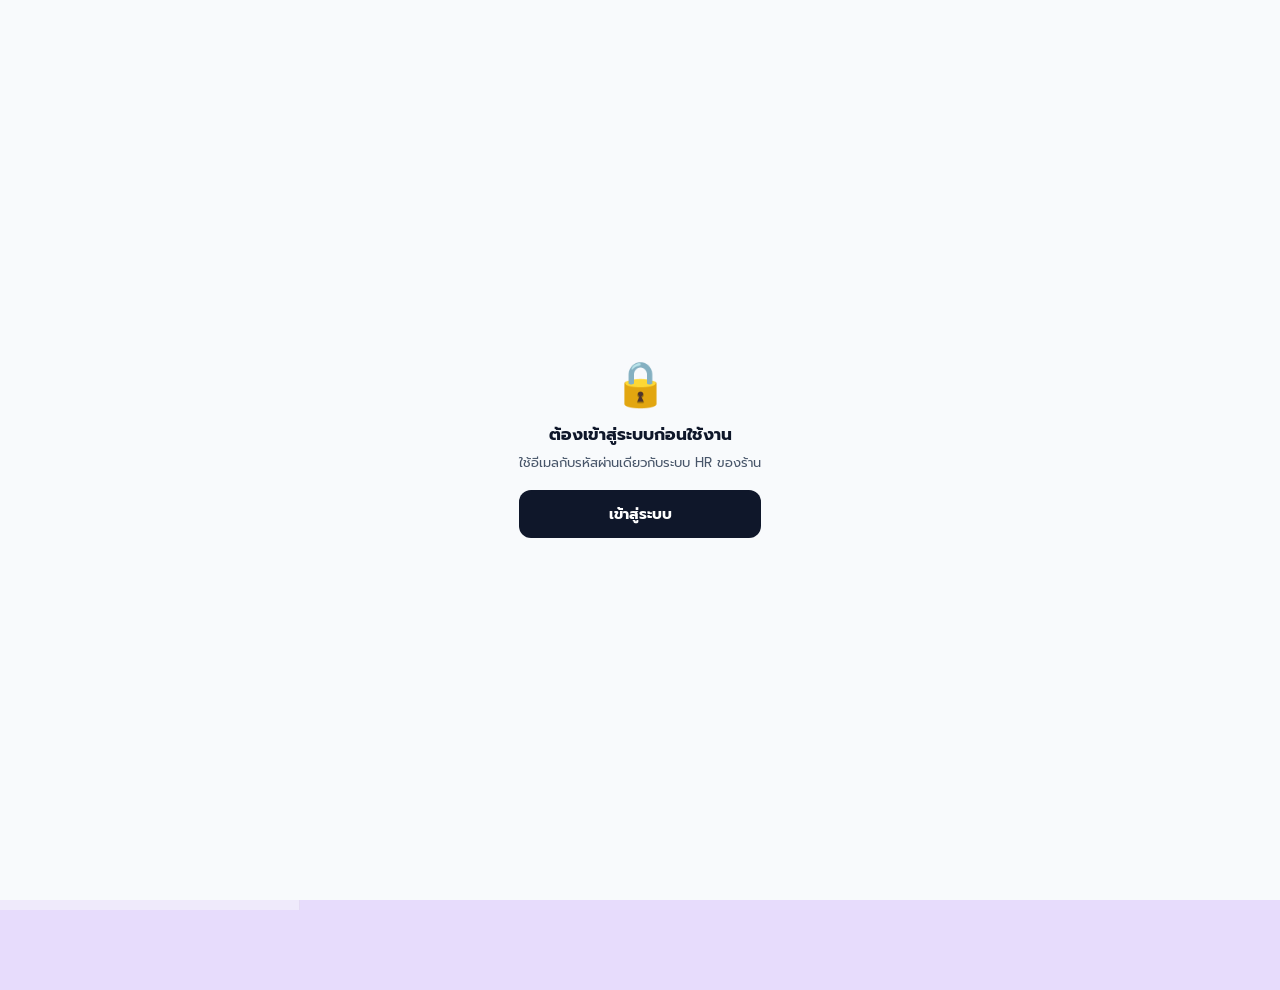
==== commit 873dad59: "ล็อกอินกลาง: ยังไม่ล็อกอิน = ค้างหน้าเข้าสู่ระบบ ร้านสั่ง 30 ก.ย. 2569 ทุกแอปต้องล็อกอินด้วยบัญชีร้า" ====
--- a/index.html
+++ b/index.html
@@ -32,9 +32,10 @@
   <script src="https://www.gstatic.com/firebasejs/9.22.0/firebase-auth-compat.js"></script>
   <script src="https://www.gstatic.com/firebasejs/9.22.0/firebase-database-compat.js"></script>
   <script src="firebase-config.js"></script>
-  <link rel="stylesheet" href="app.css?v=61">
+  <link rel="stylesheet" href="app.css?v=62">
 </head>
 <body>
+<script src="hub-login.js?v=62"></script>
 
 <!-- APP STORE TOPBAR -->
 <header class="as-topbar" id="main-topbar">
@@ -55,6 +56,7 @@
   <button class="cart-btn" onclick="openCartDrawer()" title="ตะกร้าออเดอร์ (Shift+T)">
     🛒<span class="cart-badge">0</span>
   </button>
+  <button id="hub-chip" onclick="hubChipClick()" title="เข้าสู่ระบบด้วยบัญชีร้าน" style="max-width:140px;overflow:hidden;white-space:nowrap;text-overflow:ellipsis;font-size:12px;font-weight:600">👤</button>
   <button id="dark-toggle" onclick="toggleDark()" title="Dark Mode">🌙</button>
   <a href="admin.html" class="as-settings" title="Admin">⚙️</a>
 </header>
@@ -281,7 +283,7 @@
   </div><!-- /page-inner -->
 </div><!-- /page -->
 
-<script src="app.js?v=61"></script>
+<script src="app.js?v=62"></script>
 
 <!-- COMPOSITE IMAGE MODAL -->
 <div class="ci-modal-overlay" id="ci-modal-overlay" onclick="if(event.target===this)closeCompositeImage()">
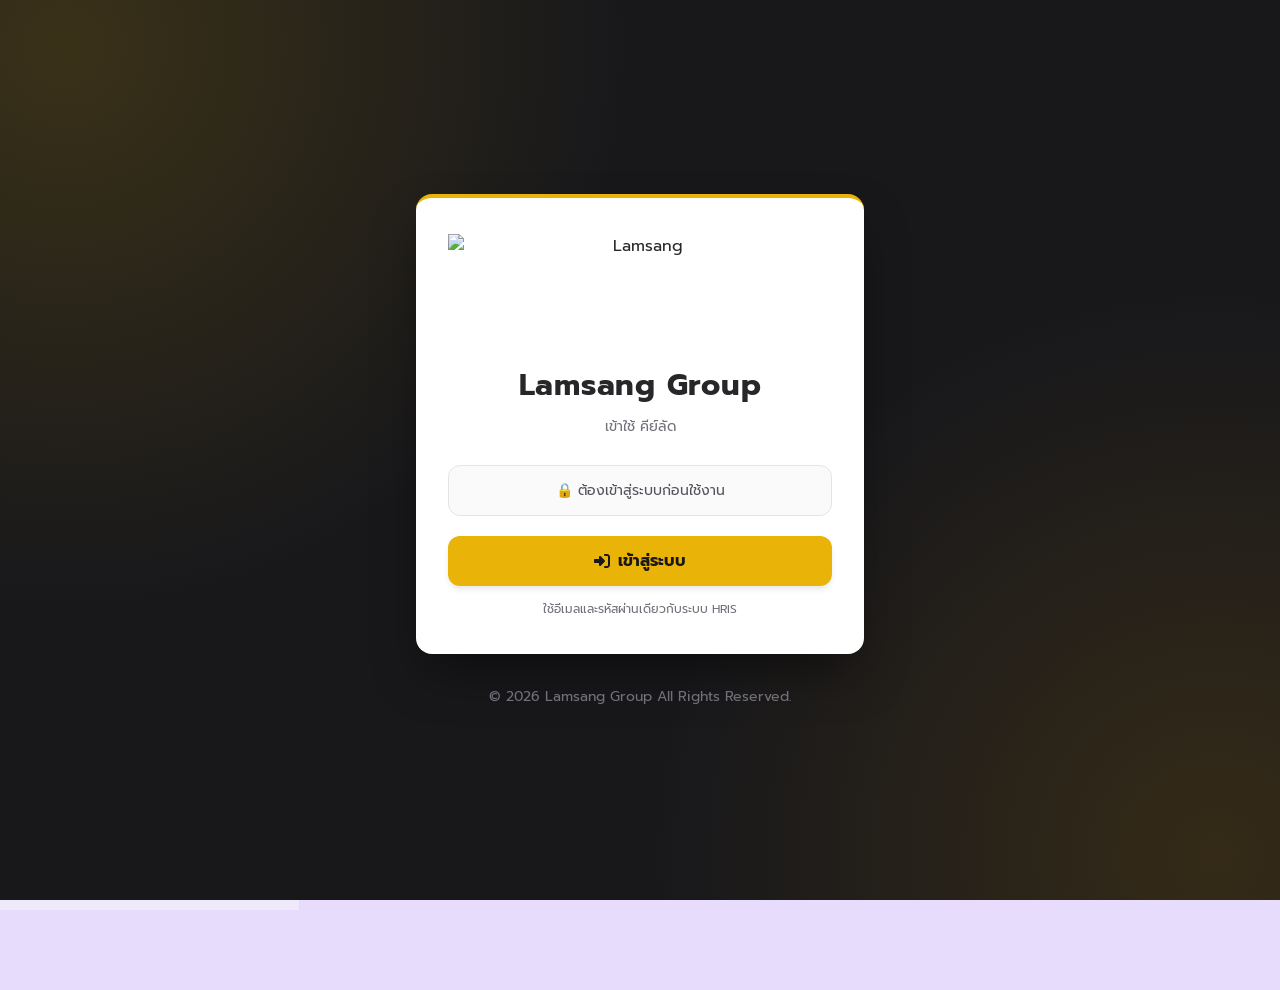
==== commit 3671e05f: "ประตูล็อกอินหน้าตาเหมือนหน้าล็อกอิน HRIS Co-Authored-By: Claude Opus 5.5 <noreply@anthropic.com>" ====
--- a/index.html
+++ b/index.html
@@ -32,10 +32,10 @@
   <script src="https://www.gstatic.com/firebasejs/9.22.0/firebase-auth-compat.js"></script>
   <script src="https://www.gstatic.com/firebasejs/9.22.0/firebase-database-compat.js"></script>
   <script src="firebase-config.js"></script>
-  <link rel="stylesheet" href="app.css?v=62">
+  <link rel="stylesheet" href="app.css?v=63">
 </head>
 <body>
-<script src="hub-login.js?v=62"></script>
+<script src="hub-login.js?v=63"></script>
 
 <!-- APP STORE TOPBAR -->
 <header class="as-topbar" id="main-topbar">
@@ -283,7 +283,7 @@
   </div><!-- /page-inner -->
 </div><!-- /page -->
 
-<script src="app.js?v=62"></script>
+<script src="app.js?v=63"></script>
 
 <!-- COMPOSITE IMAGE MODAL -->
 <div class="ci-modal-overlay" id="ci-modal-overlay" onclick="if(event.target===this)closeCompositeImage()">
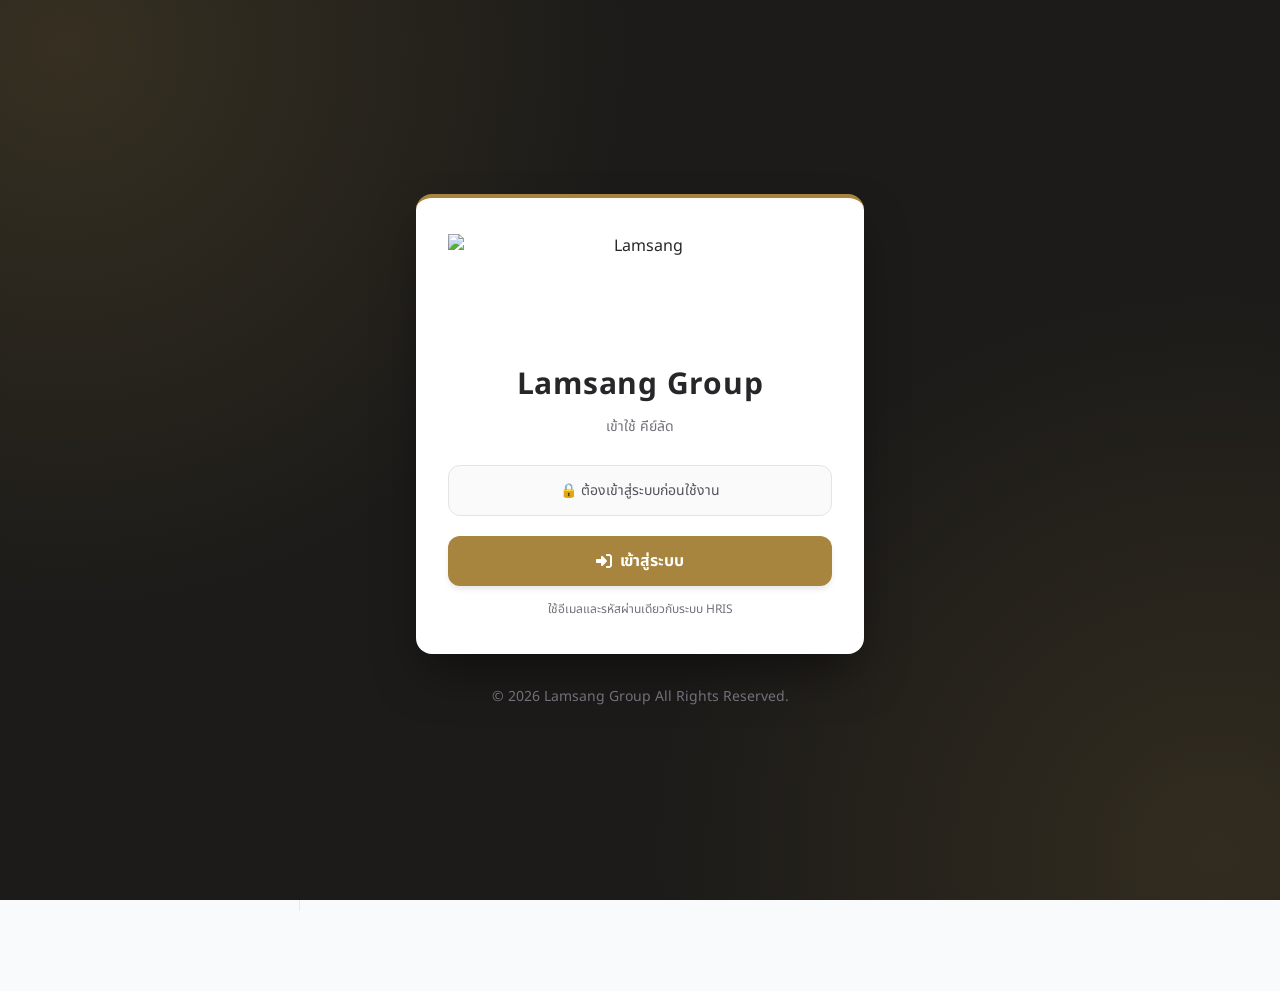
==== commit 4379c8fb: "เปลี่ยนสีและฟอนต์เป็นธีมกลาง Lamsang (ทอง #a8853f + Noto Sans Thai) Co-Authored-By: Claude Opus 5.5 " ====
--- a/index.html
+++ b/index.html
@@ -8,13 +8,13 @@
   <link rel="icon" type="image/png" sizes="96x96" href="icon-96.png">
   <link rel="apple-touch-icon" sizes="180x180" href="apple-touch-icon.png">
   <link rel="manifest" href="manifest.json">
-  <meta name="theme-color" content="#B894D8">
+  <meta name="theme-color" content="#a8853f">
   <meta name="apple-mobile-web-app-capable" content="yes">
   <meta name="apple-mobile-web-app-status-bar-style" content="black-translucent">
   <meta name="apple-mobile-web-app-title" content="คีย์ลัด">
   <meta name="mobile-web-app-capable" content="yes">
   <meta name="application-name" content="LAMSANG คีย์ลัด">
-  <meta name="msapplication-TileColor" content="#B894D8">
+  <meta name="msapplication-TileColor" content="#a8853f">
   <meta name="msapplication-TileImage" content="icon-144.png">
   <!-- ══ OG / share ══ -->
   <meta property="og:title" content="LAMSANG คีย์ลัด">
@@ -25,17 +25,20 @@
   <meta property="og:url" content="https://lamsangstore.github.io/keyword/index.html">
   <meta property="og:type" content="website">
   <meta name="viewport" content="width=device-width, initial-scale=1, viewport-fit=cover">
-  <!-- 900 ใช้ในตรา SOLD OUT บนรูปชุดส่งลูกค้า (canvas) — ถ้าไม่ประกาศไว้
+  <!-- ฟอนต์ UI ธีมกลาง Lamsang -->
+  <link href="https://fonts.googleapis.com/css2?family=Noto+Sans+Thai:wght@400;500;600;700&display=swap" rel="stylesheet">
+  <!-- Prompt เก็บไว้ให้ canvas (รูปชุดส่งลูกค้า) เท่านั้น — รูปที่ส่งออกต้องหน้าตาเหมือนเดิม
+       900 ใช้ในตรา SOLD OUT บนรูปชุดส่งลูกค้า (canvas) — ถ้าไม่ประกาศไว้
        เบราว์เซอร์จะปลอมตัวหนาเอง ซึ่ง Safari กับ Chrome ทำไม่เหมือนกัน -->
   <link href="https://fonts.googleapis.com/css2?family=Prompt:wght@300;400;500;600;700;800;900&display=swap" rel="stylesheet">
   <script src="https://www.gstatic.com/firebasejs/9.22.0/firebase-app-compat.js"></script>
   <script src="https://www.gstatic.com/firebasejs/9.22.0/firebase-auth-compat.js"></script>
   <script src="https://www.gstatic.com/firebasejs/9.22.0/firebase-database-compat.js"></script>
   <script src="firebase-config.js"></script>
-  <link rel="stylesheet" href="app.css?v=63">
+  <link rel="stylesheet" href="app.css?v=66">
 </head>
 <body>
-<script src="hub-login.js?v=63"></script>
+<script src="hub-login.js?v=66"></script>
 
 <!-- APP STORE TOPBAR -->
 <header class="as-topbar" id="main-topbar">
@@ -56,7 +59,7 @@
   <button class="cart-btn" onclick="openCartDrawer()" title="ตะกร้าออเดอร์ (Shift+T)">
     🛒<span class="cart-badge">0</span>
   </button>
-  <button id="hub-chip" onclick="hubChipClick()" title="เข้าสู่ระบบด้วยบัญชีร้าน" style="max-width:140px;overflow:hidden;white-space:nowrap;text-overflow:ellipsis;font-size:12px;font-weight:600">👤</button>
+  <span id="hub-account" style="display:inline-flex;align-items:center;flex-shrink:0"></span>
   <button id="dark-toggle" onclick="toggleDark()" title="Dark Mode">🌙</button>
   <a href="admin.html" class="as-settings" title="Admin">⚙️</a>
 </header>
@@ -240,7 +243,7 @@
           </div>
           <div id="product-toolbar" style="margin-top:10px;display:flex;align-items:center;gap:8px;flex-wrap:wrap">
             <span style="font-size:.78em;font-weight:600;color:var(--muted)">เรียง</span>
-            <select id="sortProduct" onchange="handleSortChange(this.value)" style="padding:7px 14px;border-radius:30px;border:1.5px solid var(--border);font-family:'Prompt',sans-serif;font-size:.8em;font-weight:700;color:var(--ink);background:var(--surface);cursor:pointer;outline:none">
+            <select id="sortProduct" onchange="handleSortChange(this.value)" style="padding:7px 14px;border-radius:30px;border:1.5px solid var(--border);font-family:var(--font);font-size:.8em;font-weight:700;color:var(--ink);background:var(--surface);cursor:pointer;outline:none">
               <option value="name_asc">ชื่อ (ก→ฮ)</option>
               <option value="price_asc">ราคา น้อย→มาก</option>
               <option value="price_desc">ราคา มาก→น้อย</option>
@@ -283,7 +286,7 @@
   </div><!-- /page-inner -->
 </div><!-- /page -->
 
-<script src="app.js?v=63"></script>
+<script src="app.js?v=66"></script>
 
 <!-- COMPOSITE IMAGE MODAL -->
 <div class="ci-modal-overlay" id="ci-modal-overlay" onclick="if(event.target===this)closeCompositeImage()">
--- a/app.css
+++ b/app.css
@@ -1,21 +1,35 @@
     :root {
-      /* Pastel palette */
-      --baby-blue:    #E1FEFE;
-      --zumthor:      #E3EBFD;
-      --blue-chalk:   #E7DCFC;
-      --french-lilac: #E0C7EE;
-      --pink-lace:    #F8D5F8;
+      /* ธีมกลาง Lamsang (ดู App/LAMSANG-THEME.md) — ทองแบรนด์ */
+      --brand-50:  #faf6ec;        /* พื้นจางของรายการที่เลือก / ไฮไลต์ */
+      --brand-100: #f3ead4;
+      --brand-200: #e7d5a8;        /* ขอบของสิ่งที่เลือก */
+      --brand-300: #d9bf7d;        /* ป้ายตัวเล็กบนพื้นมืด */
+      --brand-400: #ccac60;        /* สีเน้นในโหมดมืด */
+      --brand-500: #bf9c4f;        /* ทองหลักของโลโก้ */
+      --brand-600: #a8853f;        /* ปุ่มหลัก · แท็บที่เลือก */
+      --brand-700: #886a32;        /* ปุ่มหลักตอน hover · ตัวหนังสือทองบนพื้นขาว */
+      --panel-900: #1c1b19;        /* แถบมืด */
+      --panel-800: #2a2825;
+      --panel-700: #3a3833;
+      --hover:     #f1f5f9;        /* พื้นตอนชี้ / พื้นรองรูป */
+      --font:      'Noto Sans Thai', system-ui, -apple-system, sans-serif;
+      /* ชื่อตัวแปรเดิมของแอป (pastel) — ชี้ไปสีธีมกลางแทน */
+      --baby-blue:    var(--brand-50);
+      --zumthor:      var(--brand-100);
+      --blue-chalk:   var(--hover);
+      --french-lilac: var(--brand-200);
+      --pink-lace:    var(--brand-50);
       /* Semantic */
-      --ink:     #3a2c54;
-      --ink2:    #5a4878;
+      --ink:     #0f172a;
+      --ink2:    #334155;
       --surface: #ffffff;
       --glass:   rgba(255,255,255,0.72);
-      --pink:    #B894D8;          /* primary action (derived darker shade) */
-      --pink2:   #E0C7EE;          /* French Lilac for hover/secondary */
-      --gold:    #c9a84c;
-      --muted:   #8e8ab0;
-      --pale:    #E7DCFC;          /* Blue Chalk for soft bg */
-      --border:  rgba(124, 90, 165, 0.10);
+      --pink:    var(--brand-600); /* primary action — ทอง (ชื่อตัวแปรเดิม) */
+      --pink2:   var(--brand-500); /* hover/secondary */
+      --gold:    var(--brand-500);
+      --muted:   #64748b;
+      --pale:    #f8fafc;          /* พื้นหน้า */
+      --border:  #e2e8f0;
       --r:       20px;
       --ease:    cubic-bezier(.22,1,.36,1);
     }
@@ -23,7 +37,7 @@
     html{font-size:16px;scroll-behavior:smooth}
     body{
       background:var(--pale);
-      font-family:'Prompt',sans-serif;
+      font-family:var(--font);
       color:var(--ink);
       min-height:100vh;
       overflow-x:hidden;
@@ -34,9 +48,9 @@
       content:'';
       position:fixed;inset:0;z-index:0;
       background:
-        radial-gradient(ellipse 80vw 60vh at 20% -10%, rgba(255,59,107,.10) 0%, transparent 60%),
-        radial-gradient(ellipse 60vw 50vh at 90% 100%, rgba(201,168,76,.08) 0%, transparent 60%),
-        radial-gradient(ellipse 50vw 50vh at 60% 50%, rgba(130,80,255,.04) 0%, transparent 60%);
+        radial-gradient(ellipse 80vw 60vh at 20% -10%, rgba(168,133,63,.06) 0%, transparent 60%),
+        radial-gradient(ellipse 60vw 50vh at 90% 100%, rgba(191,156,79,.08) 0%, transparent 60%),
+        radial-gradient(ellipse 50vw 50vh at 60% 50%, rgba(168,133,63,.04) 0%, transparent 60%);
       pointer-events:none;
     }
 
@@ -61,7 +75,7 @@
     .as-logo img{width:100%;height:100%;object-fit:cover;display:block}
     .as-brand{
       font-size:1.15em;font-weight:800;
-      color:var(--ink, #1a1a2e);letter-spacing:-0.01em;
+      color:var(--ink);letter-spacing:-0.01em;
       white-space:nowrap;
     }
     .as-search{
@@ -79,9 +93,9 @@
     .as-search input{
       background:none;border:none;outline:none;
       width:100%;
-      font-family:'Prompt',sans-serif;
+      font-family:var(--font);
       font-size:.85em;font-weight:500;
-      color:var(--ink, #1a1a2e);
+      color:var(--ink);
     }
     .as-search input::placeholder{color:rgba(0,0,0,.4)}
     .as-settings{
@@ -92,14 +106,14 @@
       display:flex;align-items:center;justify-content:center;
       font-size:1em;cursor:pointer;
       text-decoration:none;
-      color:var(--ink, #1a1a2e);
+      color:var(--ink);
       transition:background .2s;
     }
     .as-settings:hover{background:rgba(0,0,0,.07)}
 
     /* Dark mode overrides */
     body.dark .as-topbar{
-      background:rgba(18,18,30,.92);
+      background:rgba(28,27,25,.92);
       border-bottom-color:rgba(255,255,255,.07);
       box-shadow:0 2px 20px rgba(0,0,0,.25);
     }
@@ -115,7 +129,7 @@
     /* ── STICKY TAB BAR ── */
     .tab-bar{
       position:sticky;top:58px;z-index:100;
-      background:rgba(245,244,250,.92);
+      background:rgba(248,250,252,.92);
       backdrop-filter:blur(20px) saturate(180%);
       -webkit-backdrop-filter:blur(20px) saturate(180%);
       border-bottom:1px solid var(--border);
@@ -125,7 +139,7 @@
     .tab-btn{
       flex:1;
       padding:14px 0 12px;
-      font-family:'Prompt',sans-serif;
+      font-family:var(--font);
       font-size:.92em;font-weight:700;
       color:var(--muted);
       background:none;border:none;
@@ -139,7 +153,7 @@
     /* ── CATEGORY PILL BAR (sub-tabs) ── */
     .cat-pill-bar{
       position:sticky;top:106px;z-index:90;
-      background:rgba(245,244,250,.95);
+      background:rgba(248,250,252,.95);
       backdrop-filter:blur(16px);
       -webkit-backdrop-filter:blur(16px);
       border-bottom:1px solid var(--border);
@@ -158,7 +172,7 @@
       border-radius:30px;
       border:1.5px solid var(--border);
       background:var(--surface);
-      font-family:'Prompt',sans-serif;
+      font-family:var(--font);
       font-size:.8em;font-weight:700;
       color:var(--ink2);
       cursor:pointer;
@@ -166,11 +180,11 @@
       transition:all .2s var(--ease);
       display:flex;align-items:center;gap:5px;
     }
-    .cat-pill:hover{border-color:var(--pink);color:var(--pink);background:#F8D5F8}
+    .cat-pill:hover{border-color:var(--pink);color:var(--pink);background:var(--brand-50)}
     .cat-pill.active{
       background:linear-gradient(135deg,var(--pink2),var(--pink));
       color:#fff;border-color:transparent;
-      box-shadow:0 4px 12px rgba(255,59,107,.3);
+      box-shadow:0 4px 12px rgba(168,133,63,.3);
       transform:translateY(-1px);
     }
     .cat-pill .pill-count{
@@ -202,9 +216,9 @@
       background:rgba(0,0,0,.05);
       border:1px solid rgba(0,0,0,.08);
       border-radius:30px;
-      font-family:'Prompt',sans-serif;
+      font-family:var(--font);
       font-size:.82em;font-weight:700;
-      color:var(--ink, #1a1a2e);
+      color:var(--ink);
       cursor:pointer;
       transition:all .2s var(--ease);
     }
@@ -213,17 +227,17 @@
     .home-btn{
       display:inline-flex;align-items:center;gap:5px;
       padding:8px 16px;
-      background:linear-gradient(135deg,var(--pink2,#F8D5F8),var(--pink,#E0C7EE));
+      background:linear-gradient(135deg,var(--pink2),var(--pink));
       border:1px solid rgba(0,0,0,.06);
       border-radius:30px;
-      font-family:'Prompt',sans-serif;
+      font-family:var(--font);
       font-size:.82em;font-weight:800;
-      color:#5a3f6e;
+      color:#fff;
       cursor:pointer;
       white-space:nowrap;
       transition:all .2s var(--ease);
     }
-    .home-btn:hover{transform:translateY(-1px);box-shadow:0 4px 10px rgba(184,148,216,.4)}
+    .home-btn:hover{transform:translateY(-1px);box-shadow:0 4px 10px rgba(168,133,63,.4)}
     .home-btn:active{transform:scale(.96)}
     /* โลโก้ + ชื่อแบรนด์บนแถบบน = กดกลับหน้าแรกได้ */
     .as-home-link{
@@ -236,7 +250,7 @@
     .as-home-link:active{transform:scale(.97)}
     /* dark mode override */
     body.dark #top-nav{
-      background:rgba(18,18,30,.92);
+      background:rgba(28,27,25,.92);
       border-bottom-color:rgba(255,255,255,.07);
       box-shadow:0 2px 20px rgba(0,0,0,.2);
     }
@@ -246,9 +260,9 @@
       color:#fff;
     }
     body.dark .home-btn{
-      background:linear-gradient(135deg,#5a4878,#3a2c54);
+      background:linear-gradient(135deg,var(--panel-700),var(--panel-800));
       border-color:rgba(255,255,255,.14);
-      color:#F8D5F8;
+      color:var(--brand-300);
     }
     /* จอเล็ก: ซ่อน pill "Live" บนแถบ detail เพื่อให้ปุ่มกลับหน้าแรกมีที่พอ */
     @media(max-width:560px){
@@ -298,7 +312,7 @@
     }
     .loader-ring{
       width:40px;height:40px;
-      border:3px solid rgba(255,59,107,.15);
+      border:3px solid rgba(168,133,63,.15);
       border-top-color:var(--pink);
       border-radius:50%;
       animation:spin .8s linear infinite;
@@ -355,7 +369,7 @@
       position:relative;
       aspect-ratio:1/1;
       flex-shrink:0;
-      background:#E7DCFC;
+      background:var(--hover);
       overflow:hidden;
     }
     .pcard-img{position:absolute;inset:0;}
@@ -401,7 +415,7 @@
     .cart-btn{
       position:relative;display:inline-flex;align-items:center;justify-content:center;
       padding:8px 10px;font-size:1.05em;background:transparent;border:1px solid transparent;
-      border-radius:10px;cursor:pointer;color:var(--ink, #1a1a2e);
+      border-radius:10px;cursor:pointer;color:var(--ink);
       transition:all .15s;font-family:inherit;
     }
     .cart-btn:hover{background:var(--pink-pale);border-color:var(--pink-light)}
@@ -424,13 +438,13 @@
       animation:slideInRight .25s var(--ease, ease-out);
     }
     @keyframes slideInRight{from{transform:translateX(100%)}to{transform:translateX(0)}}
-    body.dark .cart-drawer-panel{background:#1e1c2e;color:#e4dfff}
+    body.dark .cart-drawer-panel{background:var(--surface);color:var(--ink2)}
     .cart-header{
       display:flex;align-items:center;justify-content:space-between;
       padding:18px 20px;border-bottom:1px solid var(--pink-light);
     }
     .cart-header h3{margin:0;font-size:1.05em}
-    body.dark .cart-header{border-bottom-color:#2a2640}
+    body.dark .cart-header{border-bottom-color:var(--border)}
     .cart-close{
       background:transparent;border:none;font-size:1.2em;cursor:pointer;
       width:32px;height:32px;border-radius:50%;color:inherit;
@@ -442,7 +456,7 @@
       display:flex;gap:10px;padding:10px;background:#fafafa;
       border-radius:10px;margin-bottom:8px;border:1px solid var(--pink-light);
     }
-    body.dark .cart-item{background:#2a2640;border-color:#3a3458}
+    body.dark .cart-item{background:var(--panel-700);border-color:#44403c}
     .cart-item-img{
       width:56px;height:56px;border-radius:8px;background:#eee;overflow:hidden;
       flex-shrink:0;display:flex;align-items:center;justify-content:center;font-size:1.5em;
@@ -457,7 +471,7 @@
       width:24px;height:24px;border-radius:50%;border:1px solid var(--pink-light);
       background:#fff;font-weight:700;cursor:pointer;font-family:inherit;color:var(--text);
     }
-    body.dark .cart-qty-btn{background:#1e1c2e;border-color:#3a3458;color:#e4dfff}
+    body.dark .cart-qty-btn{background:var(--surface);border-color:#44403c;color:var(--ink2)}
     .cart-qty-btn:hover{background:var(--pink-pale);border-color:var(--pink)}
     .cart-qty{min-width:22px;text-align:center;font-weight:700;font-size:.88em}
     .cart-remove-btn{
@@ -468,7 +482,7 @@
     .cart-footer{
       padding:14px 20px;border-top:1px solid var(--pink-light);background:#fff;
     }
-    body.dark .cart-footer{background:#1e1c2e;border-top-color:#2a2640}
+    body.dark .cart-footer{background:var(--surface);border-top-color:var(--border)}
     .cart-total-row{
       display:flex;justify-content:space-between;align-items:center;
       margin-bottom:10px;font-size:1.1em;font-weight:600;
@@ -489,10 +503,10 @@
       padding:8px 12px;border-radius:8px;font-weight:600;font-size:.88em;
       text-align:center;
     }
-    body.dark .cart-promo-row{color:#a99fc5}
-    body.dark .cart-promo-tier{background:linear-gradient(90deg,#3a2c54,#5a4878);color:#fde68a}
+    body.dark .cart-promo-row{color:var(--muted)}
+    body.dark .cart-promo-tier{background:linear-gradient(90deg,var(--panel-700),#44403c);color:#fde68a}
     body.dark .cart-promo-discount{color:#7be09f}
-    body.dark .cart-promo-hint{background:rgba(184,148,216,.15);color:#E0C7EE}
+    body.dark .cart-promo-hint{background:rgba(204,172,96,.15);color:var(--brand-300)}
 
     /* Cart picker (variant selector) */
     #cart-picker{display:none;position:fixed;inset:0;z-index:700;align-items:center;justify-content:center;padding:16px}
@@ -503,16 +517,16 @@
       max-width:480px;width:100%;max-height:80vh;display:flex;flex-direction:column;
       box-shadow:0 10px 40px rgba(0,0,0,.3);
     }
-    body.dark .cart-picker-panel{background:#1e1c2e;color:#e4dfff}
+    body.dark .cart-picker-panel{background:var(--surface);color:var(--ink2)}
     .cart-picker-header{
       display:flex;align-items:center;justify-content:space-between;
       padding:14px 18px;border-bottom:1px solid var(--pink-light);
     }
-    body.dark .cart-picker-header{border-bottom-color:#2a2640}
+    body.dark .cart-picker-header{border-bottom-color:var(--border)}
     .cart-picker-header h4{margin:0;font-size:1em}
     #cart-picker-body{padding:14px 18px;overflow-y:auto;flex:1}
     .cart-picker-actions{padding:12px 18px;border-top:1px solid var(--pink-light);display:flex;gap:8px}
-    body.dark .cart-picker-actions{border-top-color:#2a2640}
+    body.dark .cart-picker-actions{border-top-color:var(--border)}
     .cpv-grid{display:grid;grid-template-columns:repeat(auto-fill,minmax(120px,1fr));gap:8px}
     .cpv-btn{
       display:flex;flex-direction:column;align-items:center;gap:4px;
@@ -520,30 +534,30 @@
       background:#fff;cursor:pointer;font-family:inherit;color:inherit;
       transition:all .12s;
     }
-    body.dark .cpv-btn{background:#2a2640;border-color:#3a3458}
+    body.dark .cpv-btn{background:var(--panel-700);border-color:#44403c}
     .cpv-btn:hover:not(:disabled){background:var(--pink-pale);border-color:var(--pink);transform:translateY(-1px)}
     .cpv-btn:disabled{opacity:.45;cursor:not-allowed}
-    .cpv-btn .cpv-img{width:48px;height:48px;border-radius:6px;background:#f0ebf8;overflow:hidden;display:flex;align-items:center;justify-content:center}
+    .cpv-btn .cpv-img{width:48px;height:48px;border-radius:6px;background:var(--hover);overflow:hidden;display:flex;align-items:center;justify-content:center}
     .cpv-btn .cpv-img img{width:100%;height:100%;object-fit:cover}
     .cpv-btn .cpv-name{font-size:.82em;font-weight:600;text-align:center;line-height:1.2}
     .cpv-btn .cpv-stock{font-size:.72em;color:#1a6e3f;font-weight:600}
     .cpv-btn .cpv-stock.out{color:#b03030}
 
     .as-sync-btn{display:inline-flex;align-items:center;gap:6px;padding:8px 12px;
-      background:linear-gradient(135deg,#E1FEFE,#E3EBFD);color:#3a2c54;border:none;
-      border-radius:10px;cursor:pointer;font-family:'Prompt',sans-serif;font-weight:600;
+      background:linear-gradient(135deg,var(--brand-50),var(--brand-100));color:var(--brand-700);border:none;
+      border-radius:10px;cursor:pointer;font-family:var(--font);font-weight:600;
       font-size:.82em;transition:all .2s;flex-shrink:0}
-    .as-sync-btn:hover{transform:translateY(-1px);box-shadow:0 4px 10px rgba(184,148,216,.35)}
+    .as-sync-btn:hover{transform:translateY(-1px);box-shadow:0 4px 10px rgba(168,133,63,.35)}
     .as-sync-btn .sync-icon{font-size:1.05em;display:inline-block}
     .as-sync-btn.syncing .sync-icon{animation:syncspin 1.2s linear infinite}
     @keyframes syncspin{to{transform:rotate(360deg)}}
     .as-sync-btn:disabled{opacity:.85;cursor:wait}
-    .as-sync-btn.syncing{animation:syncGlow 1.6s ease-in-out infinite;background:linear-gradient(135deg,#E0C7EE,#B894D8);color:#fff}
+    .as-sync-btn.syncing{animation:syncGlow 1.6s ease-in-out infinite;background:linear-gradient(135deg,var(--brand-500),var(--brand-600));color:#fff}
     @keyframes syncGlow{
-      0%,100%{box-shadow:0 0 0 0 rgba(184,148,216,.5)}
-      50%{box-shadow:0 0 0 8px rgba(184,148,216,0)}
-    }
-    body.dark .as-sync-btn{background:linear-gradient(135deg,#3a2c54,#5a4878);color:#E0C7EE}
+      0%,100%{box-shadow:0 0 0 0 rgba(168,133,63,.5)}
+      50%{box-shadow:0 0 0 8px rgba(168,133,63,0)}
+    }
+    body.dark .as-sync-btn{background:linear-gradient(135deg,var(--panel-700),#44403c);color:var(--brand-300)}
     @media (max-width: 768px){
       .as-sync-btn .sync-label{display:none}
       .as-sync-btn{padding:8px 10px}
@@ -559,7 +573,7 @@
     .size-group-chips{display:flex;flex-wrap:wrap;gap:8px}
     .sg-chip{position:relative;display:flex;flex-direction:column;align-items:center;width:78px;padding:6px;border-radius:10px;background:rgba(255,255,255,.6);border:1px solid var(--border)}
     .sg-chip.sold{opacity:.85;background:rgba(217,38,38,.06)}
-    .sg-chip-img{width:64px;height:64px;border-radius:8px;object-fit:cover;background:#f0eef8;display:block}
+    .sg-chip-img{width:64px;height:64px;border-radius:8px;object-fit:cover;background:var(--hover);display:block}
     .sg-chip .img-wrap{position:relative}
     .sg-chip .img-wrap .sold-stamp{font-size:.55em;padding:2px 6px;letter-spacing:.3px;border-width:1px}
     .sg-chip-name{font-size:.78em;font-weight:700;margin-top:4px;text-align:center;color:var(--text);max-width:100%;overflow:hidden;text-overflow:ellipsis;white-space:nowrap}
@@ -570,42 +584,42 @@
     body.dark .size-group{background:rgba(255,255,255,.03)}
     body.dark .sg-chip{background:rgba(255,255,255,.04)}
     .size-group-btn{padding:6px 12px;border:1px solid var(--pink);background:transparent;color:var(--pink);
-      border-radius:14px;cursor:pointer;font-family:'Prompt',sans-serif;font-weight:700;font-size:.74em;
+      border-radius:14px;cursor:pointer;font-family:var(--font);font-weight:700;font-size:.74em;
       transition:all .15s;white-space:nowrap}
     .size-group-btn:hover{background:var(--pink);color:#fff;transform:translateY(-1px)}
-    body.dark .size-group-btn{border-color:#E0C7EE;color:#E0C7EE}
+    body.dark .size-group-btn{border-color:var(--brand-300);color:var(--brand-300)}
     /* inline composite images */
     .inline-comp-wrap{margin:18px 0;display:flex;flex-direction:column;gap:18px}
     .inline-comp-loading{text-align:center;padding:40px 20px;background:var(--bg-soft,rgba(0,0,0,.03));border-radius:14px;color:var(--muted)}
     .inline-comp-loading-icon{font-size:2em;margin-bottom:6px;animation:bounce 1.2s infinite}
     @keyframes bounce{0%,100%{transform:translateY(0)}50%{transform:translateY(-6px)}}
     .inline-comp-item{background:#fff;border:1px solid var(--border);border-radius:16px;overflow:hidden;box-shadow:0 2px 10px rgba(0,0,0,.04)}
-    .inline-comp-header{display:flex;align-items:center;justify-content:space-between;padding:12px 14px;background:linear-gradient(90deg,#F8D5F840,#ffffff);border-bottom:1px solid var(--border)}
+    .inline-comp-header{display:flex;align-items:center;justify-content:space-between;padding:12px 14px;background:linear-gradient(90deg,var(--brand-50),#ffffff);border-bottom:1px solid var(--border)}
     .inline-comp-title{font-weight:800;color:var(--text);display:flex;align-items:center;gap:8px;font-size:.95em}
     .inline-comp-size-badge{background:var(--pink);color:#fff;padding:3px 12px;border-radius:12px;font-weight:700;font-size:.9em}
     .inline-comp-img{display:block;width:100%;height:auto;background:#fafafa;cursor:zoom-in}
     .inline-comp-actions{display:flex;gap:8px;padding:10px 12px;border-top:1px solid var(--border);background:rgba(0,0,0,.015)}
-    .inline-comp-actions button{flex:1;padding:9px 12px;border:none;border-radius:10px;cursor:pointer;font-family:'Prompt',sans-serif;font-weight:700;font-size:.82em;transition:all .15s}
+    .inline-comp-actions button{flex:1;padding:9px 12px;border:none;border-radius:10px;cursor:pointer;font-family:var(--font);font-weight:700;font-size:.82em;transition:all .15s}
     .inline-comp-btn-copy{background:var(--pink);color:#fff}
     .inline-comp-btn-copy:hover{filter:brightness(1.05)}
-    .inline-comp-btn-dl{background:#3b82f6;color:#fff}
+    .inline-comp-btn-dl{background:#475569;color:#fff}
     .inline-comp-btn-dl:hover{filter:brightness(1.05)}
     .inline-comp-btn-zoom{background:rgba(0,0,0,.06);color:var(--text);max-width:80px}
-    body.dark .inline-comp-item{background:#1a1a2e;border-color:rgba(255,255,255,.06)}
-    body.dark .inline-comp-header{background:linear-gradient(90deg,#262640,#1a1a2e)}
+    body.dark .inline-comp-item{background:var(--surface);border-color:rgba(255,255,255,.06)}
+    body.dark .inline-comp-header{background:linear-gradient(90deg,var(--panel-700),var(--surface))}
     body.dark .inline-comp-loading{background:rgba(255,255,255,.04)}
     /* size tabs for pants */
-    .inline-comp-tabs{display:flex;flex-wrap:wrap;gap:6px;padding:12px 14px;border-bottom:1px solid var(--border);background:linear-gradient(90deg,#F8D5F840,#ffffff)}
+    .inline-comp-tabs{display:flex;flex-wrap:wrap;gap:6px;padding:12px 14px;border-bottom:1px solid var(--border);background:linear-gradient(90deg,var(--brand-50),#ffffff)}
     .inline-comp-tab{padding:7px 16px;border:1.5px solid var(--border);background:#fff;color:var(--text);
-      border-radius:18px;cursor:pointer;font-family:'Prompt',sans-serif;font-weight:700;font-size:.82em;transition:all .15s;display:flex;align-items:center;gap:5px}
-    .inline-comp-tab:hover{background:#F8D5F870;border-color:var(--pink)}
-    .inline-comp-tab.active{background:var(--pink);color:#fff;border-color:var(--pink);box-shadow:0 2px 8px rgba(232,122,144,.35)}
+      border-radius:18px;cursor:pointer;font-family:var(--font);font-weight:700;font-size:.82em;transition:all .15s;display:flex;align-items:center;gap:5px}
+    .inline-comp-tab:hover{background:var(--brand-50);border-color:var(--pink)}
+    .inline-comp-tab.active{background:var(--pink);color:#fff;border-color:var(--pink);box-shadow:0 2px 8px rgba(168,133,63,.35)}
     .inline-comp-tab.pending{opacity:.65}
     .inline-comp-tab.pending::after{content:' ⏳';font-size:.8em;margin-left:2px}
     .inline-comp-tab.active.pending::after{content:''}
     .inline-comp-tab-label{font-size:.7em;font-weight:600;opacity:.85}
-    body.dark .inline-comp-tabs{background:linear-gradient(90deg,#262640,#1a1a2e)}
-    body.dark .inline-comp-tab{background:#262640;color:#fff;border-color:rgba(255,255,255,.1)}
+    body.dark .inline-comp-tabs{background:linear-gradient(90deg,var(--panel-700),var(--surface))}
+    body.dark .inline-comp-tab{background:var(--panel-700);color:#fff;border-color:rgba(255,255,255,.1)}
     /* unified image action buttons (hero, size chart, composite) */
     .img-actions-row{display:flex;gap:8px;margin-top:10px;width:100%;box-sizing:border-box;padding:0 16px}
     .img-action-btn,
@@ -613,7 +627,7 @@
       flex:1 1 0%;min-width:0;
       min-height:44px;height:44px;
       padding:0 14px;border:none;border-radius:12px;cursor:pointer;
-      font-family:'Prompt',sans-serif;font-weight:700;font-size:.88em;transition:all .15s;
+      font-family:var(--font);font-weight:700;font-size:.88em;transition:all .15s;
       display:flex;align-items:center;justify-content:center;gap:6px;
       white-space:nowrap;overflow:hidden;text-overflow:ellipsis;
       box-shadow:0 2px 6px rgba(0,0,0,.06);
@@ -623,7 +637,7 @@
     .img-action-btn.copy,
     .inline-comp-btn-copy{background:var(--pink);color:#fff}
     .img-action-btn.dl,
-    .inline-comp-btn-dl{background:#8FA8E0;color:#fff}
+    .inline-comp-btn-dl{background:#475569;color:#fff}
     .img-action-btn:hover,
     .inline-comp-actions button:hover{filter:brightness(1.05);transform:translateY(-1px);box-shadow:0 4px 10px rgba(0,0,0,.12)}
     .img-action-btn:disabled,
@@ -632,52 +646,52 @@
     .ci-modal-overlay{display:none;position:fixed;inset:0;background:rgba(0,0,0,.65);z-index:9999;
       align-items:center;justify-content:center;padding:16px}
     .ci-modal-overlay.open{display:flex}
-    .ci-modal{background:#fff;border-radius:20px;padding:20px;max-width:560px;width:100%;max-height:92vh;overflow-y:auto;box-shadow:0 20px 60px rgba(0,0,0,.25);font-family:'Prompt',sans-serif}
+    .ci-modal{background:#fff;border-radius:20px;padding:20px;max-width:560px;width:100%;max-height:92vh;overflow-y:auto;box-shadow:0 20px 60px rgba(0,0,0,.25);font-family:var(--font)}
     .ci-modal-title{font-size:1.15em;font-weight:700;color:var(--pink);margin-bottom:14px;text-align:center}
     #ci-canvas{max-width:100%;border-radius:12px;border:2px solid rgba(0,0,0,.05);background:#fff;display:block;margin:0 auto}
     .ci-nav{display:flex;flex-wrap:wrap;gap:6px;justify-content:center;margin-bottom:12px}
     .ci-tab{padding:6px 14px;border:1px solid rgba(0,0,0,.1);background:#fff;color:var(--text);
-      border-radius:18px;cursor:pointer;font-family:'Prompt',sans-serif;font-weight:600;font-size:.8em;transition:all .15s}
-    .ci-tab:hover{background:#F8D5F870;border-color:var(--pink)}
+      border-radius:18px;cursor:pointer;font-family:var(--font);font-weight:600;font-size:.8em;transition:all .15s}
+    .ci-tab:hover{background:var(--brand-50);border-color:var(--pink)}
     .ci-tab.active{background:var(--pink);color:#fff;border-color:var(--pink)}
-    .ci-tab.dl-all{background:#D69DD6;color:#fff;border-color:#D69DD6;margin-left:6px}
+    .ci-tab.dl-all{background:var(--brand-700);color:#fff;border-color:var(--brand-700);margin-left:6px}
     .ci-info{font-size:.85em;color:var(--muted);margin:10px 0;text-align:center;min-height:22px}
     .ci-actions{display:flex;gap:8px;justify-content:flex-end;margin-top:14px;flex-wrap:wrap}
-    .ci-actions button{padding:9px 14px;border:none;border-radius:10px;cursor:pointer;font-family:'Prompt',sans-serif;font-weight:700;font-size:.85em}
+    .ci-actions button{padding:9px 14px;border:none;border-radius:10px;cursor:pointer;font-family:var(--font);font-weight:700;font-size:.85em}
     .ci-btn-close{background:rgba(0,0,0,.06);color:var(--text)}
-    .ci-btn-dl{background:#8FA8E0;color:#fff}
+    .ci-btn-dl{background:#475569;color:#fff}
     .ci-btn-copy{background:var(--pink);color:#fff}
     .ci-sale{margin-top:14px;border-top:1px dashed var(--border);padding-top:12px}
     .ci-sale-head{font-size:.82em;font-weight:700;color:var(--muted);margin-bottom:8px}
     .ci-sale-text{width:100%;box-sizing:border-box;min-height:128px;resize:vertical;
       border:1.5px solid var(--border);border-radius:12px;padding:10px 12px;
-      font-family:'Prompt',sans-serif;font-size:.86em;line-height:1.45;color:var(--text);
+      font-family:var(--font);font-size:.86em;line-height:1.45;color:var(--text);
       background:var(--surface);outline:none;white-space:pre-wrap}
     .ci-sale-copy{width:100%;margin-top:8px;min-height:42px}
-    body.dark .ci-sale-text{background:#13121f;border-color:#2a2640;color:#e4dfff}
+    body.dark .ci-sale-text{background:var(--pale);border-color:var(--border);color:var(--ink2)}
     /* unmatched (sync ไม่ได้) report */
     .um-list{max-height:58vh;overflow-y:auto;margin:6px 0 2px;display:flex;flex-direction:column;gap:6px}
     .um-row{display:flex;align-items:center;gap:10px;padding:9px 10px;border:1px solid var(--border);
       border-radius:10px;cursor:pointer;transition:all .12s;background:var(--surface)}
-    .um-row:hover{border-color:var(--pink);background:rgba(255,59,107,.05)}
+    .um-row:hover{border-color:var(--pink);background:rgba(168,133,63,.05)}
     .um-num{flex-shrink:0;width:26px;height:26px;border-radius:50%;background:rgba(217,38,38,.1);
       color:#d92626;font-weight:800;font-size:.78em;display:flex;align-items:center;justify-content:center}
     .um-main{min-width:0;flex:1}
     .um-name{font-weight:700;font-size:.9em;color:var(--text);white-space:nowrap;overflow:hidden;text-overflow:ellipsis}
     .um-meta{font-size:.74em;color:var(--muted);white-space:nowrap;overflow:hidden;text-overflow:ellipsis}
     .um-sold{background:rgba(217,38,38,.12);color:#d92626;font-size:.78em;padding:1px 6px;border-radius:6px;margin-left:4px}
-    body.dark .um-row{background:#1e1c2e;border-color:#2a2640}
-    body.dark .um-name{color:#e4dfff}
-    body.dark .ci-modal{background:#1a1a2e;color:#fff}
-    body.dark .ci-tab{background:#262640;color:#fff;border-color:rgba(255,255,255,.1)}
+    body.dark .um-row{background:var(--surface);border-color:var(--border)}
+    body.dark .um-name{color:var(--ink2)}
+    body.dark .ci-modal{background:var(--surface);color:#fff}
+    body.dark .ci-tab{background:var(--panel-700);color:#fff;border-color:rgba(255,255,255,.1)}
     /* mini variant strip on product card */
     .pcard-variants{display:flex;flex-wrap:wrap;gap:4px;padding:6px 8px 2px;background:rgba(0,0,0,.02)}
-    .pcard-var{position:relative;width:36px;height:36px;border-radius:6px;overflow:hidden;background:#f0eef8;border:1px solid var(--border);flex-shrink:0}
+    .pcard-var{position:relative;width:36px;height:36px;border-radius:6px;overflow:hidden;background:var(--hover);border:1px solid var(--border);flex-shrink:0}
     .pcard-var img{width:100%;height:100%;object-fit:cover;display:block}
     .pcard-var .v-fallback{position:absolute;inset:0;display:flex;align-items:center;justify-content:center;font-size:.85em;font-weight:600;color:var(--muted)}
     .pcard-var.sold::after{content:'';position:absolute;inset:0;background:rgba(217,38,38,.55)}
     .pcard-var.sold::before{content:'×';position:absolute;inset:0;display:flex;align-items:center;justify-content:center;color:#fff;font-size:1.6em;font-weight:900;line-height:1;z-index:2;text-shadow:0 1px 2px rgba(0,0,0,.4)}
-    .pcard-var-tip{position:absolute;bottom:100%;left:50%;transform:translateX(-50%);background:#352F44;color:#fff;font-size:.7em;padding:3px 7px;border-radius:5px;white-space:nowrap;opacity:0;pointer-events:none;transition:opacity .15s;margin-bottom:4px;z-index:10}
+    .pcard-var-tip{position:absolute;bottom:100%;left:50%;transform:translateX(-50%);background:var(--panel-900);color:#fff;font-size:.7em;padding:3px 7px;border-radius:5px;white-space:nowrap;opacity:0;pointer-events:none;transition:opacity .15s;margin-bottom:4px;z-index:10}
     .pcard-var:hover .pcard-var-tip{opacity:1}
     .pcard-var-more{display:flex;align-items:center;justify-content:center;font-size:.72em;font-weight:700;color:var(--muted)}
     /* variant chips on detail page */
@@ -685,7 +699,7 @@
     .variant-chip{position:relative;display:flex;flex-direction:column;align-items:center;
       width:90px;padding:8px;border-radius:12px;background:rgba(0,0,0,.04);border:1px solid var(--border)}
     .variant-chip.sold{opacity:.85}
-    .variant-chip-img{width:74px;height:74px;border-radius:8px;object-fit:cover;background:#f0eef8}
+    .variant-chip-img{width:74px;height:74px;border-radius:8px;object-fit:cover;background:var(--hover)}
     .variant-chip-name{font-size:.82em;font-weight:600;margin-top:5px;text-align:center;color:var(--text)}
     .variant-chip-stock{font-size:.7em;color:var(--muted);margin-top:2px}
     .variant-chip .sold-stamp{font-size:.65em;padding:3px 8px;letter-spacing:.5px;border-width:1.5px}
@@ -710,7 +724,7 @@
     }
     .pcard-name{
       font-size:.85em;font-weight:700;
-      color:#1a1a2e;line-height:1.25;
+      color:#0f172a;line-height:1.25;
       display:-webkit-box;-webkit-line-clamp:1;
       -webkit-box-orient:vertical;overflow:hidden;
     }
@@ -729,8 +743,8 @@
       font-size:.8em;cursor:pointer;
       transition:background .2s,transform .2s var(--ease);
     }
-    .fav-btn:hover{background:rgba(255,59,107,.12);border-color:rgba(255,59,107,.3);transform:scale(1.1)}
-    .fav-btn.faved{background:rgba(255,59,107,.15);border-color:rgba(255,59,107,.4)}
+    .fav-btn:hover{background:rgba(168,133,63,.12);border-color:rgba(168,133,63,.3);transform:scale(1.1)}
+    .fav-btn.faved{background:rgba(168,133,63,.15);border-color:rgba(168,133,63,.4)}
     /* selected-color badge on card (when color filter is active) */
     .pcard-color-badge{
       position:absolute;top:7px;right:7px;z-index:5;
@@ -740,7 +754,7 @@
       box-shadow:0 2px 8px rgba(0,0,0,.12);max-width:72%;
       white-space:nowrap;overflow:hidden;text-overflow:ellipsis;
     }
-    body.dark .pcard-color-badge{background:rgba(30,28,46,.92);color:#ffb3c7;border-color:rgba(255,255,255,.12)}
+    body.dark .pcard-color-badge{background:rgba(42,40,37,.92);color:var(--brand-300);border-color:rgba(255,255,255,.12)}
 
     /* ── ปุ่มใต้ — ต่อเนื่องจาก overlay ── */
     .pcard-actions{
@@ -756,30 +770,30 @@
       border-radius:8px!important;
       font-weight:700!important;
       text-align:center;
-      background:#E7DCFC!important;
-      color:#1a1a2e!important;
+      background:var(--hover)!important;
+      color:#0f172a!important;
       border:1.5px solid rgba(0,0,0,.09)!important;
       transition:all .18s!important;
     }
     .pcard .btn:hover{
-      background:#ede9f8!important;
-      border-color:rgba(255,59,107,.25)!important;
+      background:var(--brand-50)!important;
+      border-color:rgba(168,133,63,.25)!important;
       color:var(--pink)!important;
     }
     .pcard .btn-loc{
       flex:0 0 auto;
-      background:#F8D5F8!important;
+      background:var(--brand-50)!important;
       color:var(--pink)!important;
-      border-color:rgba(255,59,107,.2)!important;
+      border-color:rgba(168,133,63,.2)!important;
       padding:8px 12px!important;
     }
     .pcard .btn-loc:hover{
-      background:rgba(255,59,107,.1)!important;
+      background:rgba(168,133,63,.1)!important;
       border-color:var(--pink)!important;
     }
     .pcard .btn-cart{
       flex:0 0 auto;
-      background:linear-gradient(135deg,#E0C7EE,#B894D8)!important;
+      background:linear-gradient(135deg,var(--brand-500),var(--brand-600))!important;
       color:#fff!important;
       border-color:transparent!important;
       padding:8px 12px!important;
@@ -789,27 +803,27 @@
       transform:translateY(-1px);
     }
     body.dark .pcard .btn-cart{
-      background:linear-gradient(135deg,#5a4878,#3a2c54)!important;
-      color:#E0C7EE!important;
+      background:linear-gradient(135deg,var(--panel-700),var(--panel-800))!important;
+      color:var(--brand-300)!important;
     }
     .pcard .btn.copied{
       background:#f0fdf4!important;color:#15803d!important;
       border-color:#86efac!important;
     }
     body.dark .pcard{
-      background:#1e1c2e;border-color:rgba(255,255,255,.08);
+      background:var(--surface);border-color:rgba(255,255,255,.08);
     }
     body.dark .pcard-overlay{
-      background:linear-gradient(to top,rgba(30,28,46,1) 0%,rgba(30,28,46,.95) 28%,rgba(30,28,46,.7) 50%,transparent 72%);
-    }
-    body.dark .pcard-name{color:#f0eeff}
+      background:linear-gradient(to top,rgba(42,40,37,1) 0%,rgba(42,40,37,.95) 28%,rgba(42,40,37,.7) 50%,transparent 72%);
+    }
+    body.dark .pcard-name{color:var(--ink)}
     body.dark .pcard-type{color:rgba(255,255,255,.4)}
-    body.dark .pcard-actions{background:#1e1c2e}
-    body.dark .pcard .btn{background:rgba(255,255,255,.06)!important;color:#c8c4de!important;border-color:rgba(255,255,255,.1)!important}
+    body.dark .pcard-actions{background:var(--surface)}
+    body.dark .pcard .btn{background:rgba(255,255,255,.06)!important;color:var(--ink2)!important;border-color:rgba(255,255,255,.1)!important}
     body.dark .pcard .btn:hover{background:rgba(255,255,255,.1)!important;color:#fff!important}
-    body.dark .pcard .btn-loc{background:rgba(184,148,216,.18)!important;color:#E0C7EE!important}
+    body.dark .pcard .btn-loc{background:rgba(204,172,96,.18)!important;color:var(--brand-300)!important}
     body.dark .fav-btn{background:rgba(0,0,0,.4);border-color:rgba(255,255,255,.15)}
-    body.dark .skel-card{background:linear-gradient(180deg,#1e1c2e,#16142a);border-color:rgba(255,255,255,.05)}
+    body.dark .skel-card{background:linear-gradient(180deg,var(--surface),var(--pale));border-color:rgba(255,255,255,.05)}
 
     /* ── GENERAL LIST — Responsive Grid ── */
     .general-list{
@@ -835,12 +849,12 @@
     .gcard:hover{
       transform:translateX(4px);
       box-shadow:0 6px 20px rgba(0,0,0,.08);
-      border-color:rgba(255,59,107,.2);
+      border-color:rgba(168,133,63,.2);
     }
     .gcard:active{transform:scale(.98)}
     .gcard-icon{
       width:40px;height:40px;flex-shrink:0;
-      background:linear-gradient(135deg,#F8D5F8,#E7DCFC);
+      background:linear-gradient(135deg,var(--brand-50),var(--hover));
       border-radius:12px;
       display:flex;align-items:center;justify-content:center;
       font-size:1.2em;
@@ -857,7 +871,7 @@
       display:inline-flex;align-items:center;justify-content:center;gap:4px;
       padding:7px 12px;
       border:none;border-radius:30px;
-      font-family:'Prompt',sans-serif;
+      font-family:var(--font);
       font-size:.72em;font-weight:700;
       cursor:pointer;
       transition:all .2s var(--ease);
@@ -872,11 +886,11 @@
     .btn-pink{
       background:linear-gradient(135deg,var(--pink2),var(--pink));
       color:#fff;
-      box-shadow:0 4px 12px rgba(255,59,107,.3);
-    }
-    .btn-pink:hover{filter:brightness(1.08);box-shadow:0 6px 18px rgba(255,59,107,.4)}
-    .btn-info{background:#F8D5F8;color:#5a4878;border:1px solid #E0C7EE}
-    .btn-info:hover{background:#E0C7EE}
+      box-shadow:0 4px 12px rgba(168,133,63,.3);
+    }
+    .btn-pink:hover{filter:brightness(1.08);box-shadow:0 6px 18px rgba(168,133,63,.4)}
+    .btn-info{background:var(--brand-50);color:var(--brand-700);border:1px solid var(--brand-200)}
+    .btn-info:hover{background:var(--brand-100)}
     .btn-copy{background:#f0f9ff;color:#0369a1;border:1px solid #bae6fd;min-width:64px}
     .btn-shopee{background:#fff3f0;color:#ee4d2d;border:1px solid #fecdc7}
     .btn-shopee:hover{background:#ee4d2d;color:#fff;border-color:#ee4d2d}
@@ -912,7 +926,7 @@
     .detail-img-wrap{
       width:100%;
       aspect-ratio:1/1;
-      background:#E7DCFC;
+      background:var(--hover);
       overflow:hidden;
       position:relative;
       flex-shrink:0;
@@ -939,7 +953,7 @@
     .detail-sku{font-size:.68em;color:var(--muted);margin-bottom:6px}
     .detail-type{
       display:inline-flex;align-items:center;
-      background:rgba(255,59,107,.08);color:var(--pink);
+      background:rgba(168,133,63,.08);color:var(--pink);
       font-size:.72em;font-weight:700;
       padding:3px 10px;border-radius:20px;margin-bottom:10px;
     }
@@ -958,7 +972,7 @@
     body.dark .stock-sync-status.ok{background:#11301f;color:#7be09f;border-color:#1f5a38}
     /* tiered price breakdown (1/2/3 ชิ้น + ส่วนลด) */
     .tier-pricing{
-      background:linear-gradient(135deg,rgba(255,59,107,.06),rgba(184,148,216,.08));
+      background:linear-gradient(135deg,rgba(168,133,63,.06),rgba(168,133,63,.08));
       border:1px solid var(--pink-light);border-radius:14px;
       padding:12px 14px;margin:0 0 16px;
     }
@@ -990,9 +1004,9 @@
       margin-left:auto;background:#16a34a;color:#fff;font-weight:700;
       font-size:.78em;padding:2px 9px;border-radius:20px;flex-shrink:0;
     }
-    body.dark .tier-pricing{background:linear-gradient(135deg,#2a1c2e,#231d36);border-color:#3a2c54}
-    body.dark .tier-qty{background:#1e1c2e;border-color:#3a2c54;color:#e4dfff}
-    body.dark .tier-detail{color:#e4dfff}
+    body.dark .tier-pricing{background:linear-gradient(135deg,var(--panel-700),var(--panel-800));border-color:var(--border)}
+    body.dark .tier-qty{background:var(--surface);border-color:var(--border);color:var(--ink2)}
+    body.dark .tier-detail{color:var(--ink2)}
     body.dark .tier-badge{background:#15803d}
     .detail-color-stock{
       display:flex;flex-wrap:wrap;gap:8px;margin:0 0 16px;
@@ -1006,7 +1020,7 @@
     .dcs-chip:hover{transform:translateY(-1px);box-shadow:0 4px 12px rgba(0,0,0,.08)}
     .dcs-chip img,.dcs-chip .dcs-fallback{
       width:36px;height:36px;border-radius:8px;object-fit:cover;flex-shrink:0;
-      background:#f0ebf8;display:flex;align-items:center;justify-content:center;
+      background:var(--hover);display:flex;align-items:center;justify-content:center;
       font-weight:700;color:var(--purple-mid);
     }
     .dcs-chip .dcs-color{font-weight:700;color:var(--text);line-height:1.1}
@@ -1015,18 +1029,18 @@
     .dcs-chip.out .dcs-count{color:#b03030}
     .dcs-chip.out img,.dcs-chip.out .dcs-fallback{filter:grayscale(.7) brightness(.85)}
     .dcs-chip.out .dcs-color{color:var(--muted);text-decoration:line-through}
-    body.dark .dcs-chip{background:#1e1c2e;border-color:#2a2640}
-    body.dark .dcs-chip .dcs-color{color:#e4dfff}
+    body.dark .dcs-chip{background:var(--surface);border-color:var(--border)}
+    body.dark .dcs-chip .dcs-color{color:var(--ink2)}
     body.dark .dcs-chip .dcs-count{color:#7be09f}
     body.dark .dcs-chip.out .dcs-count{color:#ff8b8b}
-    body.dark .dcs-chip .dcs-sizes{color:#a99fc5}
+    body.dark .dcs-chip .dcs-sizes{color:var(--muted)}
     .dss-size-selector{
       display:flex;flex-wrap:wrap;gap:6px;margin:0 0 10px;
     }
     .dss-size-btn{
       padding:6px 14px;border-radius:20px;border:1px solid var(--pink-light);
       background:#fff;color:var(--text);font-weight:600;font-size:.82em;cursor:pointer;
-      font-family:'Prompt',sans-serif;transition:all .15s;
+      font-family:var(--font);transition:all .15s;
     }
     .dss-size-btn:hover{background:var(--pink-pale);border-color:var(--pink)}
     .dss-size-btn.active{
@@ -1036,15 +1050,15 @@
     .dss-current{
       font-size:.82em;color:var(--purple-mid);font-weight:600;margin:0 0 8px;
     }
-    body.dark .dss-size-btn{background:#1e1c2e;border-color:#2a2640;color:#e4dfff}
-    body.dark .dss-size-btn:hover{background:#2a2640;border-color:#3a3458}
-    body.dark .dss-current{color:#a99fc5}
+    body.dark .dss-size-btn{background:var(--surface);border-color:var(--border);color:var(--ink2)}
+    body.dark .dss-size-btn:hover{background:var(--panel-700);border-color:#44403c}
+    body.dark .dss-current{color:var(--muted)}
     .detail-action-row{
       display:flex;gap:6px;flex-wrap:wrap;margin-bottom:16px;
     }
     .detail-desc{
       font-size:.87em;line-height:1.8;color:#444;
-      background:#f8f8fc;border-radius:12px;
+      background:var(--pale);border-radius:12px;
       padding:16px;margin:0 20px 20px;
       white-space:pre-wrap;word-break:break-word;
     }
@@ -1073,15 +1087,15 @@
     }
     .color-img-thumb{
       width:100%;aspect-ratio:1/1;object-fit:cover;border-radius:10px;
-      border:1px solid var(--border);cursor:zoom-in;background:#f0ebf8;
+      border:1px solid var(--border);cursor:zoom-in;background:var(--hover);
     }
     .color-img-name{
       font-weight:700;font-size:.85em;color:var(--text);text-align:center;
       white-space:nowrap;overflow:hidden;text-overflow:ellipsis;
     }
     .color-img-card .img-action-btn{height:38px;min-height:38px;font-size:.82em;padding:0 10px}
-    body.dark .color-img-card{background:#1e1c2e;border-color:#2a2640}
-    body.dark .color-img-name{color:#e4dfff}
+    body.dark .color-img-card{background:var(--surface);border-color:var(--border)}
+    body.dark .color-img-name{color:var(--ink2)}
 
     /* ── TABLET 600px: side-by-side ── */
     @media(min-width:600px){
@@ -1106,14 +1120,14 @@
     }
     .gdetail-type{
       display:inline-flex;
-      background:rgba(99,102,241,.08);color:#4f46e5;
+      background:rgba(168,133,63,.08);color:var(--brand-700);
       font-size:.75em;font-weight:700;
       padding:3px 10px;border-radius:20px;margin-bottom:14px;
     }
     .gdetail-text{
       font-size:.9em;line-height:1.8;
       color:#333;
-      background:#f8f8fc;
+      background:var(--pale);
       border-radius:14px;padding:18px;
       white-space:pre-wrap;word-break:break-word;
       margin-bottom:18px;
@@ -1183,7 +1197,7 @@
         border-right:1px solid var(--border);
         scrollbar-width:thin;
         scrollbar-color:var(--border) transparent;
-        background:rgba(245,244,250,.6);
+        background:rgba(248,250,252,.6);
       }
       .desktop-sidebar::-webkit-scrollbar{width:4px}
       .desktop-sidebar::-webkit-scrollbar-thumb{background:var(--border);border-radius:2px}
@@ -1201,7 +1215,7 @@
         padding:10px 12px;
         border-radius:12px;
         border:none;background:none;
-        font-family:'Prompt',sans-serif;
+        font-family:var(--font);
         font-size:.88em;font-weight:600;
         color:var(--ink2);
         cursor:pointer;
@@ -1209,9 +1223,9 @@
         transition:background .15s, color .15s;
         width:100%;
       }
-      .sidebar-cat-btn:hover{background:rgba(255,59,107,.07);color:var(--pink)}
+      .sidebar-cat-btn:hover{background:rgba(168,133,63,.07);color:var(--pink)}
       .sidebar-cat-btn.active{
-        background:linear-gradient(135deg,rgba(255,107,157,.15),rgba(255,59,107,.12));
+        background:linear-gradient(135deg,rgba(191,156,79,.15),rgba(168,133,63,.12));
         color:var(--pink);font-weight:800;
       }
       .sidebar-cat-icon{font-size:1.1em;flex-shrink:0;width:24px;text-align:center}
@@ -1222,7 +1236,7 @@
         padding:2px 7px;border-radius:10px;
         color:var(--muted);
       }
-      .sidebar-cat-btn.active .sidebar-cat-count{background:rgba(255,59,107,.15);color:var(--pink)}
+      .sidebar-cat-btn.active .sidebar-cat-count{background:rgba(168,133,63,.15);color:var(--pink)}
       .sidebar-divider{height:1px;background:var(--border);margin:8px 10px}
 
       /* pill bar - ซ่อนบน desktop ด้วย class แทน display:none ตรงๆ */
@@ -1333,23 +1347,24 @@
 
     /* ── DARK MODE ── */
     body.dark{
-      --ink:#f0eeff;--ink2:#c8c4de;--surface:#1c1b2e;
-      --glass:rgba(28,27,46,.85);--pink:#E0C7EE;--pink2:#F8D5F8;
-      --muted:#8882a8;--pale:#13121f;--border:rgba(255,255,255,.08);
-      --surface2:#252340;
-    }
-    body.dark .as-topbar{background:rgba(10,9,20,.95)}
-    body.dark .tab-bar{background:rgba(19,18,31,.95)}
-    body.dark .cat-pill-bar{background:rgba(19,18,31,.95)}
-    body.dark .desktop-sidebar{background:rgba(19,18,31,.6)}
+      /* โหมดมืดธีมกลาง: พื้น #1c1b19 · การ์ด #2a2825 · เส้น #3a3833 · เน้น brand-400 */
+      --ink:#f5f5f4;--ink2:#e7e5e4;--surface:#2a2825;
+      --glass:rgba(42,40,37,.85);--pink:var(--brand-400);--pink2:var(--brand-300);
+      --muted:#a8a29e;--pale:#1c1b19;--border:#3a3833;
+      --surface2:#3a3833;
+    }
+    body.dark .as-topbar{background:rgba(28,27,25,.95)}
+    body.dark .tab-bar{background:rgba(28,27,25,.95)}
+    body.dark .cat-pill-bar{background:rgba(28,27,25,.95)}
+    body.dark .desktop-sidebar{background:rgba(28,27,25,.6)}
     body.dark .gcard{background:var(--surface)}
     body.dark .detail-layout{background:var(--surface)}
     body.dark .detail-body{background:var(--surface)}
-    body.dark .detail-desc{background:#1e1c30;color:#c8c4de}
-    body.dark .gdetail-text{background:#1e1c30;color:#c8c4de}
+    body.dark .detail-desc{background:var(--surface);color:var(--ink2)}
+    body.dark .gdetail-text{background:var(--surface);color:var(--ink2)}
     body.dark .as-search{background:rgba(255,255,255,.07)}
     body.dark .sort-select{background:var(--surface);color:var(--ink);border-color:var(--border)}
-    body.dark .pcard-img{background:linear-gradient(160deg,#2a2040,#1c1b2e)}
+    body.dark .pcard-img{background:linear-gradient(160deg,var(--panel-700),var(--panel-800))}
 
     /* dark toggle btn */
     #dark-toggle{
@@ -1371,7 +1386,7 @@
     }
     #copy-toast.show{opacity:1;transform:translateX(-50%) translateY(0)}
     .toast-inner{
-      background:rgba(18,16,32,.92);
+      background:rgba(28,27,25,.92);
       backdrop-filter:blur(16px);
       border:1px solid rgba(255,255,255,.12);
       border-radius:14px;
@@ -1393,7 +1408,7 @@
       border:none;cursor:pointer;
       display:flex;align-items:center;justify-content:center;
       font-size:1.1em;color:#fff;
-      box-shadow:0 4px 16px rgba(255,59,107,.35);
+      box-shadow:0 4px 16px rgba(168,133,63,.35);
       opacity:0;pointer-events:none;
       transform:translateY(10px);
       transition:opacity .25s var(--ease),transform .25s var(--ease);
@@ -1405,11 +1420,11 @@
     #cart-fab{
       position:fixed;bottom:80px;right:20px;z-index:500;
       width:60px;height:60px;border-radius:50%;
-      background:linear-gradient(135deg,#C9A6E3,#8E5FB8);
+      background:linear-gradient(135deg,var(--brand-500),var(--brand-700));
       border:none;cursor:pointer;
       display:none;align-items:center;justify-content:center;
       font-size:1.5em;color:#fff;
-      box-shadow:0 6px 24px rgba(142,95,184,.45);
+      box-shadow:0 6px 24px rgba(136,106,50,.45);
       transition:transform .2s var(--ease),filter .15s,box-shadow .2s;
     }
     #cart-fab.show{display:flex;animation:fabPop .35s var(--ease)}
@@ -1418,7 +1433,7 @@
       60%{transform:scale(1.08);opacity:1}
       100%{transform:scale(1);opacity:1}
     }
-    #cart-fab:hover{filter:brightness(1.08);transform:translateY(-2px);box-shadow:0 8px 28px rgba(142,95,184,.55)}
+    #cart-fab:hover{filter:brightness(1.08);transform:translateY(-2px);box-shadow:0 8px 28px rgba(136,106,50,.55)}
     #cart-fab:active{transform:scale(.95)}
     #cart-fab .cart-fab-badge{
       position:absolute;top:-4px;right:-4px;min-width:24px;height:24px;padding:0 7px;
@@ -1426,7 +1441,7 @@
       font-size:.72em;font-weight:800;
       display:flex;align-items:center;justify-content:center;line-height:1;
       box-shadow:0 2px 8px rgba(0,0,0,.18);
-      border:2px solid #C9A6E3;
+      border:2px solid var(--brand-500);
     }
     @media(max-width:480px){
       #cart-fab{bottom:72px;right:14px;width:54px;height:54px;font-size:1.35em}
@@ -1437,7 +1452,7 @@
       body.in-detail #cart-fab{bottom:138px}
     }
     body.dark #cart-fab{box-shadow:0 6px 24px rgba(0,0,0,.5)}
-    body.dark #cart-fab .cart-fab-badge{background:#1e1c2e;color:#E0C7EE;border-color:#8E5FB8}
+    body.dark #cart-fab .cart-fab-badge{background:var(--surface);color:var(--brand-300);border-color:var(--brand-700)}
 
     /* ── FLOATING HOME FAB (มือถือ) ──
        มุมล่างซ้าย = นิ้วโป้งเอื้อมถึงง่าย และไม่ชนกับตะกร้า/ปุ่ม + ที่อยู่ขวา
@@ -1447,11 +1462,11 @@
       position:fixed;left:20px;z-index:500;
       bottom:calc(24px + env(safe-area-inset-bottom));
       width:54px;height:54px;border-radius:50%;
-      background:linear-gradient(135deg,var(--pink2,#F8D5F8),var(--pink,#E0C7EE));
+      background:linear-gradient(135deg,var(--pink2),var(--pink));
       border:none;cursor:pointer;padding:0;
       align-items:center;justify-content:center;
       font-size:1.35em;line-height:1;
-      box-shadow:0 6px 22px rgba(184,148,216,.5);
+      box-shadow:0 6px 22px rgba(168,133,63,.5);
       transition:transform .2s var(--ease),filter .15s;
     }
     #home-fab:active{transform:scale(.92)}
@@ -1459,7 +1474,7 @@
       #home-fab{display:flex}
     }
     body.dark #home-fab{
-      background:linear-gradient(135deg,#5a4878,#3a2c54);
+      background:linear-gradient(135deg,var(--panel-700),var(--panel-800));
       box-shadow:0 6px 22px rgba(0,0,0,.5);
     }
 
@@ -1467,26 +1482,26 @@
     #cmd-palette{display:none;position:fixed;inset:0;z-index:9500;align-items:flex-start;justify-content:center;padding:80px 20px 20px}
     #cmd-palette.open{display:flex}
     .cmd-overlay{position:absolute;inset:0;background:rgba(0,0,0,.55);backdrop-filter:blur(6px)}
-    .cmd-panel{position:relative;background:#fff;border-radius:14px;width:100%;max-width:640px;max-height:70vh;display:flex;flex-direction:column;box-shadow:0 20px 50px rgba(0,0,0,.3);overflow:hidden;font-family:'Prompt',sans-serif}
-    body.dark .cmd-panel{background:#1e1c2e;color:#e4dfff}
+    .cmd-panel{position:relative;background:#fff;border-radius:14px;width:100%;max-width:640px;max-height:70vh;display:flex;flex-direction:column;box-shadow:0 20px 50px rgba(0,0,0,.3);overflow:hidden;font-family:var(--font)}
+    body.dark .cmd-panel{background:var(--surface);color:var(--ink2)}
     .cmd-input-wrap{display:flex;align-items:center;gap:10px;padding:14px 16px;border-bottom:1px solid var(--pink-light)}
-    body.dark .cmd-input-wrap{border-bottom-color:#2a2640}
+    body.dark .cmd-input-wrap{border-bottom-color:var(--border)}
     .cmd-icon{font-size:1.15em}
     #cmd-input{flex:1;border:none;outline:none;font-size:1em;font-family:inherit;color:inherit;background:transparent}
-    .cmd-kbd{padding:3px 8px;border-radius:6px;background:#f0ebf8;color:var(--purple-mid);font-size:.72em;font-weight:700;font-family:monospace}
-    body.dark .cmd-kbd{background:#2a2640;color:#a99fc5}
+    .cmd-kbd{padding:3px 8px;border-radius:6px;background:var(--hover);color:var(--purple-mid);font-size:.72em;font-weight:700;font-family:monospace}
+    body.dark .cmd-kbd{background:var(--panel-700);color:var(--muted)}
     .cmd-results{flex:1;overflow-y:auto;padding:6px}
     .cmd-item{display:flex;align-items:center;gap:10px;padding:8px 12px;border-radius:8px;cursor:pointer;transition:background .1s}
     .cmd-item.active,.cmd-item:hover{background:var(--pink-pale)}
-    body.dark .cmd-item.active,body.dark .cmd-item:hover{background:#2a2640}
-    .cmd-item-img{width:36px;height:36px;border-radius:6px;background:#f0ebf8;display:flex;align-items:center;justify-content:center;overflow:hidden;flex-shrink:0;font-size:1.1em}
+    body.dark .cmd-item.active,body.dark .cmd-item:hover{background:var(--panel-700)}
+    .cmd-item-img{width:36px;height:36px;border-radius:6px;background:var(--hover);display:flex;align-items:center;justify-content:center;overflow:hidden;flex-shrink:0;font-size:1.1em}
     .cmd-item-img img{width:100%;height:100%;object-fit:cover}
     .cmd-item-info{flex:1;min-width:0}
     .cmd-item-name{font-weight:600;font-size:.92em;line-height:1.2;overflow:hidden;text-overflow:ellipsis;white-space:nowrap}
     .cmd-item-meta{font-size:.74em;color:var(--purple-mid);margin-top:2px}
     .cmd-item-action{padding:2px 8px;border-radius:8px;font-size:.7em;font-weight:700;background:#fef3c7;color:#92400e;flex-shrink:0}
     .cmd-footer{display:flex;gap:14px;padding:8px 14px;border-top:1px solid var(--pink-light);background:#fafafa;font-size:.72em;color:var(--purple-mid);flex-wrap:wrap}
-    body.dark .cmd-footer{background:#16142a;border-top-color:#2a2640}
+    body.dark .cmd-footer{background:var(--pale);border-top-color:var(--border)}
     .cmd-empty{padding:30px 14px;text-align:center;color:var(--purple-mid);font-size:.88em}
     @media(max-width:600px){
       #cmd-palette{padding:40px 12px 12px}
@@ -1500,7 +1515,7 @@
       font-size:.88em;line-height:1.5;border:1px solid #f59e0b;
     }
     .product-note::before{content:'📝 โน้ตภายใน: ';font-weight:700}
-    body.dark .product-note{background:linear-gradient(90deg,#3a2c54,#5a4878);color:#fde68a;border-color:#7c3aed}
+    body.dark .product-note{background:linear-gradient(90deg,var(--panel-700),#44403c);color:#fde68a;border-color:var(--brand-600)}
 
     /* ── SKELETON LOADING ── */
     .skeleton-grid{
@@ -1520,7 +1535,7 @@
     }
     .skel-card::before{
       content:'';aspect-ratio:1/1;display:block;
-      background:#E7DCFC;
+      background:var(--hover);
     }
     .skel-card::after{
       content:'';position:absolute;inset:0;
@@ -1567,7 +1582,7 @@
     body.dark .freq-count{background:#3a2c10;color:#ffcf8b}
     /* hide-sold toggle */
     .hide-sold-btn{padding:7px 14px;border-radius:30px;border:1.5px solid var(--border);
-      font-family:'Prompt',sans-serif;font-size:.8em;font-weight:700;color:var(--ink);
+      font-family:var(--font);font-size:.8em;font-weight:700;color:var(--ink);
       background:var(--surface);cursor:pointer;outline:none;transition:all .15s}
     .hide-sold-btn:hover{border-color:var(--pink2)}
     .hide-sold-btn.on{background:var(--pink);color:#fff;border-color:var(--pink)}
@@ -1577,13 +1592,13 @@
     .color-chip-bar::-webkit-scrollbar{display:none}
     .color-chip{display:inline-flex;align-items:center;gap:6px;white-space:nowrap;flex-shrink:0;
       padding:6px 12px;border-radius:30px;border:1.5px solid var(--border);background:var(--surface);
-      font-family:'Prompt',sans-serif;font-size:.8em;font-weight:700;color:var(--ink);cursor:pointer;transition:all .15s}
+      font-family:var(--font);font-size:.8em;font-weight:700;color:var(--ink);cursor:pointer;transition:all .15s}
     .color-chip:hover{border-color:var(--pink2)}
     .color-chip.active{background:var(--pink);color:#fff;border-color:var(--pink)}
     .color-sw{width:15px;height:15px;border-radius:50%;border:1.5px solid rgba(0,0,0,.18);flex-shrink:0}
     .cc-count{font-size:.85em;opacity:.7;font-weight:600}
     .color-chip.active .cc-count{opacity:.95}
-    body.dark .color-chip,body.dark .hide-sold-btn{background:#1e1c2e;border-color:#2a2640;color:#e4dfff}
+    body.dark .color-chip,body.dark .hide-sold-btn{background:var(--surface);border-color:var(--border);color:var(--ink2)}
     body.dark .color-chip.active,body.dark .hide-sold-btn.on{background:var(--pink);border-color:var(--pink);color:#fff}
 
     /* ── FAVORITE BUTTON ── */
@@ -1596,14 +1611,14 @@
       font-size:.9em;cursor:pointer;
       transition:background .2s,transform .2s var(--ease);
     }
-    .fav-btn:hover{background:rgba(255,59,107,.4);transform:scale(1.15)}
-    .fav-btn.faved{background:rgba(255,59,107,.5);border-color:rgba(255,59,107,.6)}
+    .fav-btn:hover{background:rgba(168,133,63,.4);transform:scale(1.15)}
+    .fav-btn.faved{background:rgba(168,133,63,.5);border-color:rgba(168,133,63,.6)}
 
     /* fav tab pill */
     .fav-tab-pill{
       display:none;align-items:center;gap:6px;
-      background:linear-gradient(135deg,rgba(255,107,157,.15),rgba(255,59,107,.12));
-      color:var(--pink);border:1px solid rgba(255,59,107,.2);
+      background:linear-gradient(135deg,rgba(191,156,79,.15),rgba(168,133,63,.12));
+      color:var(--pink);border:1px solid rgba(168,133,63,.2);
       border-radius:30px;padding:6px 14px;
       font-size:.78em;font-weight:700;cursor:pointer;
       margin:8px 16px 0;
@@ -1644,11 +1659,11 @@
 
     /* ── SHARE BUTTON ── */
     .btn-share{
-      background:rgba(99,102,241,.12)!important;
-      color:#6366f1!important;
-      border:1px solid rgba(99,102,241,.25)!important;
-    }
-    .btn-share:hover{background:rgba(99,102,241,.22)!important}
+      background:rgba(168,133,63,.12)!important;
+      color:var(--brand-700)!important;
+      border:1px solid rgba(168,133,63,.25)!important;
+    }
+    .btn-share:hover{background:rgba(168,133,63,.22)!important}
 
     /* ── FAB QUICK COPY ── */
     #fab-wrap{
@@ -1665,7 +1680,7 @@
     #fab-menu.open{opacity:1;pointer-events:auto;transform:translateY(0) scale(1)}
     .fab-item{
       display:flex;align-items:center;gap:10px;
-      background:rgba(18,16,32,.9);backdrop-filter:blur(12px);
+      background:rgba(28,27,25,.9);backdrop-filter:blur(12px);
       border:1px solid rgba(255,255,255,.1);
       border-radius:24px;padding:9px 16px;
       color:#fff;font-size:.8em;font-weight:700;cursor:pointer;
@@ -1674,18 +1689,18 @@
       pointer-events:none;
     }
     #fab-menu.open .fab-item{pointer-events:auto}
-    .fab-item:hover{background:rgba(40,36,64,.95);transform:translateX(-3px)}
+    .fab-item:hover{background:rgba(58,56,51,.95);transform:translateX(-3px)}
     #fab-main{
       width:48px;height:48px;border-radius:50%;
       background:linear-gradient(135deg,var(--pink2),var(--pink));
       border:none;cursor:pointer;
       display:flex;align-items:center;justify-content:center;
       font-size:1.3em;color:#fff;
-      box-shadow:0 4px 16px rgba(255,59,107,.4);
+      box-shadow:0 4px 16px rgba(168,133,63,.4);
       transition:transform .25s var(--ease),box-shadow .25s var(--ease);
       pointer-events:auto;
     }
-    #fab-main:hover{transform:scale(1.08);box-shadow:0 6px 22px rgba(255,59,107,.5)}
+    #fab-main:hover{transform:scale(1.08);box-shadow:0 6px 22px rgba(168,133,63,.5)}
     #fab-main.open{transform:rotate(45deg)}
     #fab-wrap{display:none} /* shown only in detail view */
 
@@ -1699,23 +1714,23 @@
       position:sticky;top:106px;z-index:90;
       align-items:center;gap:8px;
       padding:10px 14px;
-      background:rgba(245,244,250,.95);
+      background:rgba(248,250,252,.95);
       backdrop-filter:blur(16px);
       -webkit-backdrop-filter:blur(16px);
       border-bottom:1px solid var(--border);
     }
-    body.dark #m-filter-bar{background:rgba(19,18,31,.95)}
+    body.dark #m-filter-bar{background:rgba(28,27,25,.95)}
     .mfb-btn{
       display:inline-flex;align-items:center;gap:6px;flex-shrink:0;
       padding:8px 15px;border-radius:30px;
       border:1.5px solid var(--border);background:var(--surface);
-      font-family:'Prompt',sans-serif;font-size:.82em;font-weight:700;
+      font-family:var(--font);font-size:.82em;font-weight:700;
       color:var(--ink);cursor:pointer;transition:all .15s;
     }
     .mfb-btn.has-filter{
       background:linear-gradient(135deg,var(--pink2),var(--pink));
       border-color:transparent;color:#fff;
-      box-shadow:0 4px 12px rgba(184,148,216,.35);
+      box-shadow:0 4px 12px rgba(168,133,63,.35);
     }
     .mfb-count{
       min-width:18px;height:18px;padding:0 5px;border-radius:9px;
@@ -1730,10 +1745,10 @@
     .mfb-clear{
       flex-shrink:0;padding:6px 12px;border-radius:30px;
       border:1.5px solid var(--border);background:var(--surface);
-      font-family:'Prompt',sans-serif;font-size:.76em;font-weight:700;
+      font-family:var(--font);font-size:.76em;font-weight:700;
       color:var(--muted);cursor:pointer;
     }
-    body.dark .mfb-btn,body.dark .mfb-clear{background:#1e1c2e;border-color:#2a2640;color:#e4dfff}
+    body.dark .mfb-btn,body.dark .mfb-clear{background:var(--surface);border-color:var(--border);color:var(--ink2)}
     body.dark .mfb-btn.has-filter{border-color:transparent;color:#fff}
 
     /* ── bottom sheet ── */
@@ -1750,20 +1765,20 @@
       padding-bottom:env(safe-area-inset-bottom);
     }
     @keyframes fsUp{from{transform:translateY(100%)}to{transform:translateY(0)}}
-    body.dark .fs-panel{background:#1e1c2e;color:#e4dfff}
+    body.dark .fs-panel{background:var(--surface);color:var(--ink2)}
     .fs-grip{width:40px;height:4px;border-radius:2px;background:var(--border);margin:10px auto 2px}
     .fs-head{
       display:flex;align-items:center;justify-content:space-between;
       padding:8px 18px 12px;border-bottom:1px solid var(--border);
     }
     .fs-head h4{margin:0;font-size:1.05em;font-weight:800;color:var(--ink)}
-    body.dark .fs-head h4{color:#e4dfff}
+    body.dark .fs-head h4{color:var(--ink2)}
     .fs-close{
       width:32px;height:32px;border-radius:50%;border:none;
       background:rgba(0,0,0,.05);color:var(--ink);
       font-size:1em;cursor:pointer;line-height:1;
     }
-    body.dark .fs-close{background:rgba(255,255,255,.1);color:#e4dfff}
+    body.dark .fs-close{background:rgba(255,255,255,.1);color:var(--ink2)}
     .fs-body{padding:4px 18px 16px;overflow-y:auto;flex:1;-webkit-overflow-scrolling:touch}
     .fs-sec{margin-top:18px}
     .fs-sec-title{
@@ -1778,13 +1793,13 @@
     }
     .fs-foot button{
       padding:12px 16px;border-radius:14px;
-      font-family:'Prompt',sans-serif;font-size:.9em;font-weight:800;cursor:pointer;
+      font-family:var(--font);font-size:.9em;font-weight:800;cursor:pointer;
     }
     .fs-reset{flex:0 0 auto;border:1.5px solid var(--border);background:transparent;color:var(--muted)}
     .fs-apply{
       flex:1;border:none;color:#fff;
       background:linear-gradient(135deg,var(--pink2),var(--pink));
-      box-shadow:0 4px 14px rgba(184,148,216,.4);
+      box-shadow:0 4px 14px rgba(168,133,63,.4);
     }
 
     /* ── มือถือ: เปิดแถบตัวกรอง แล้วซ่อนของเดิมที่กางเต็มหน้า ── */
